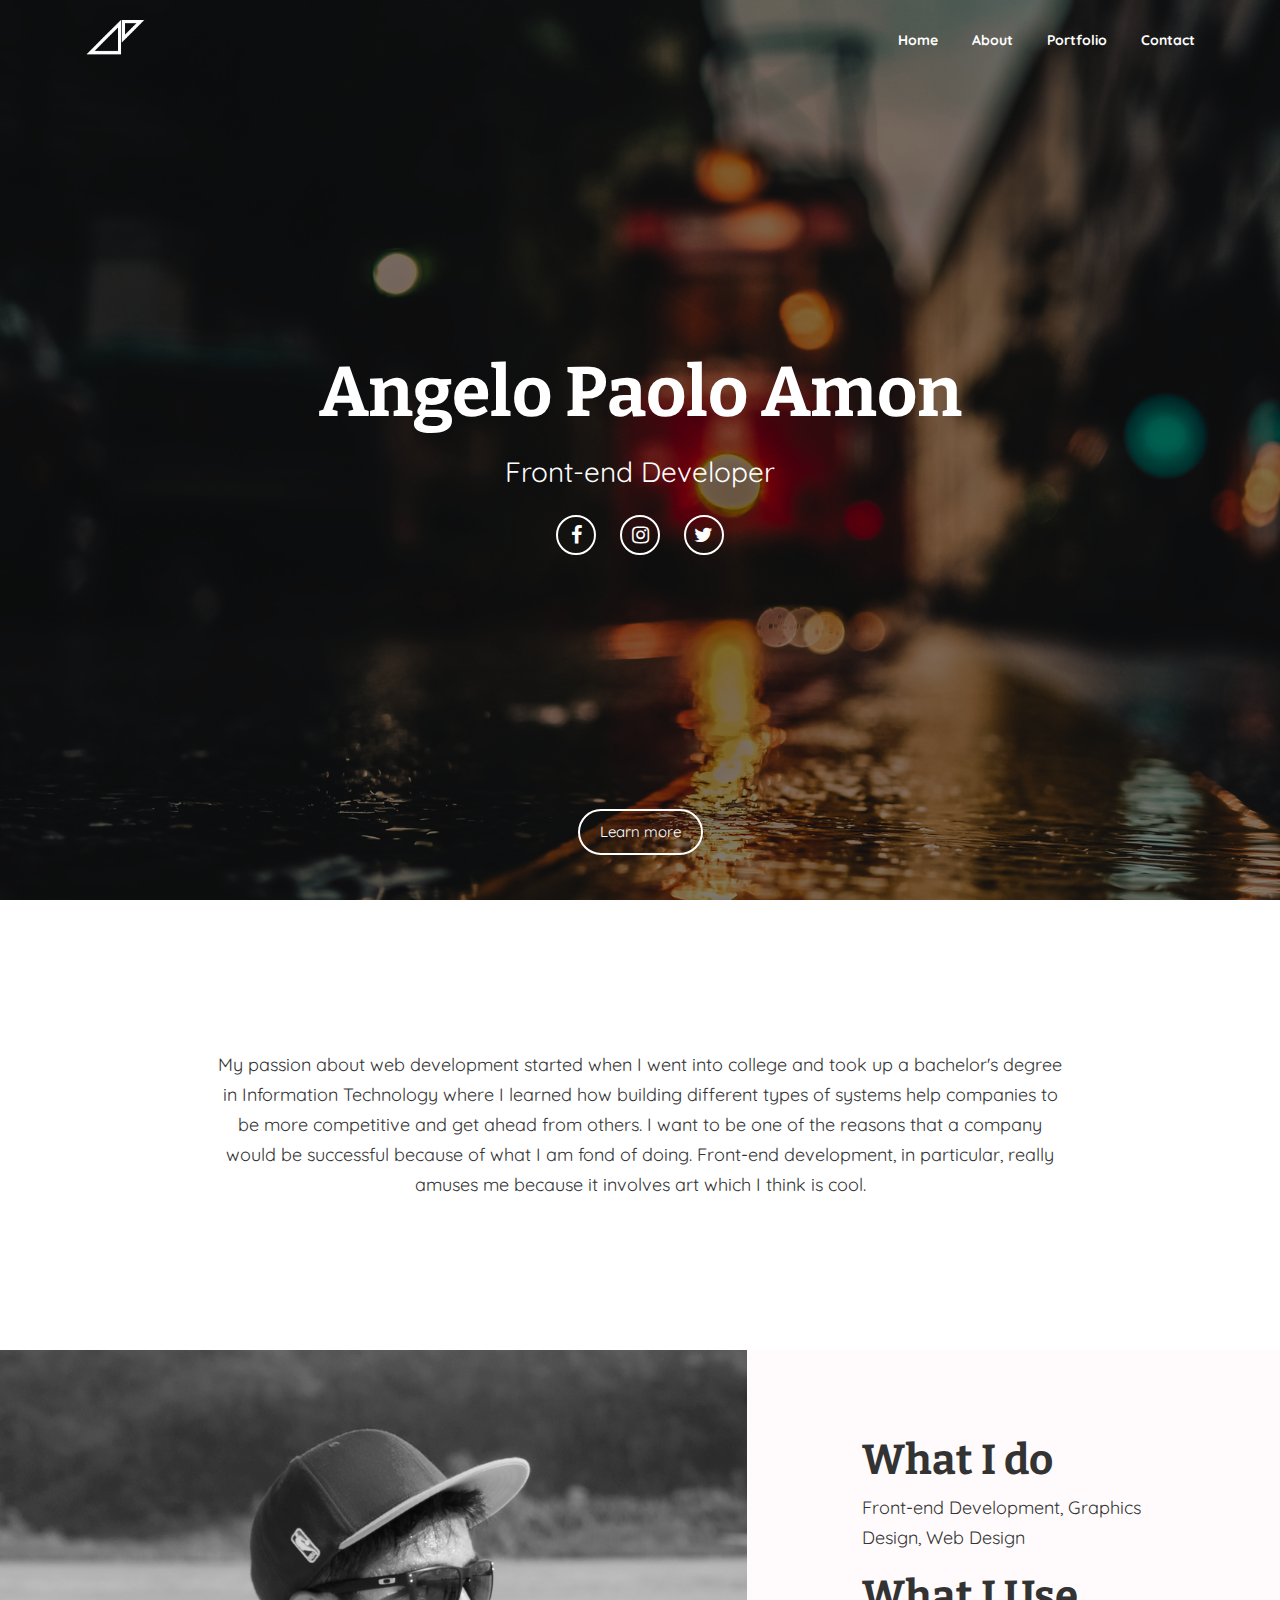
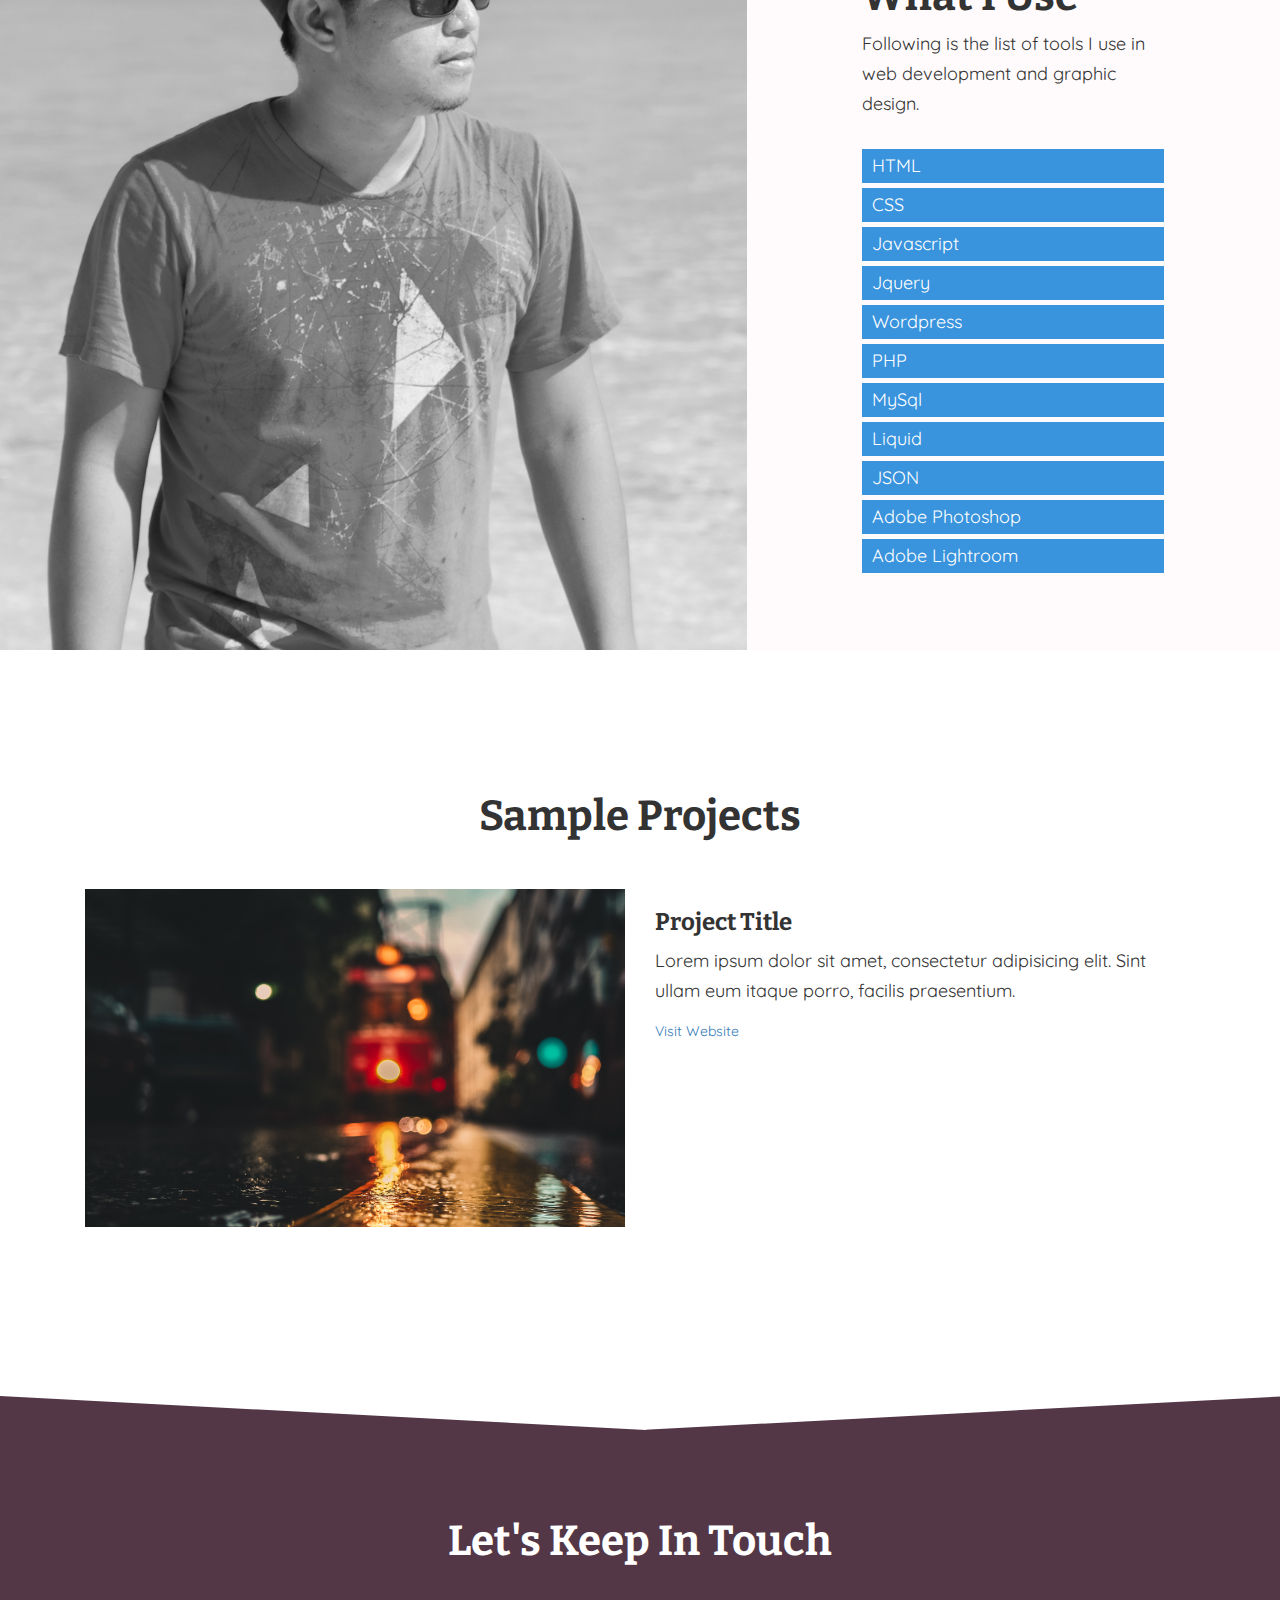
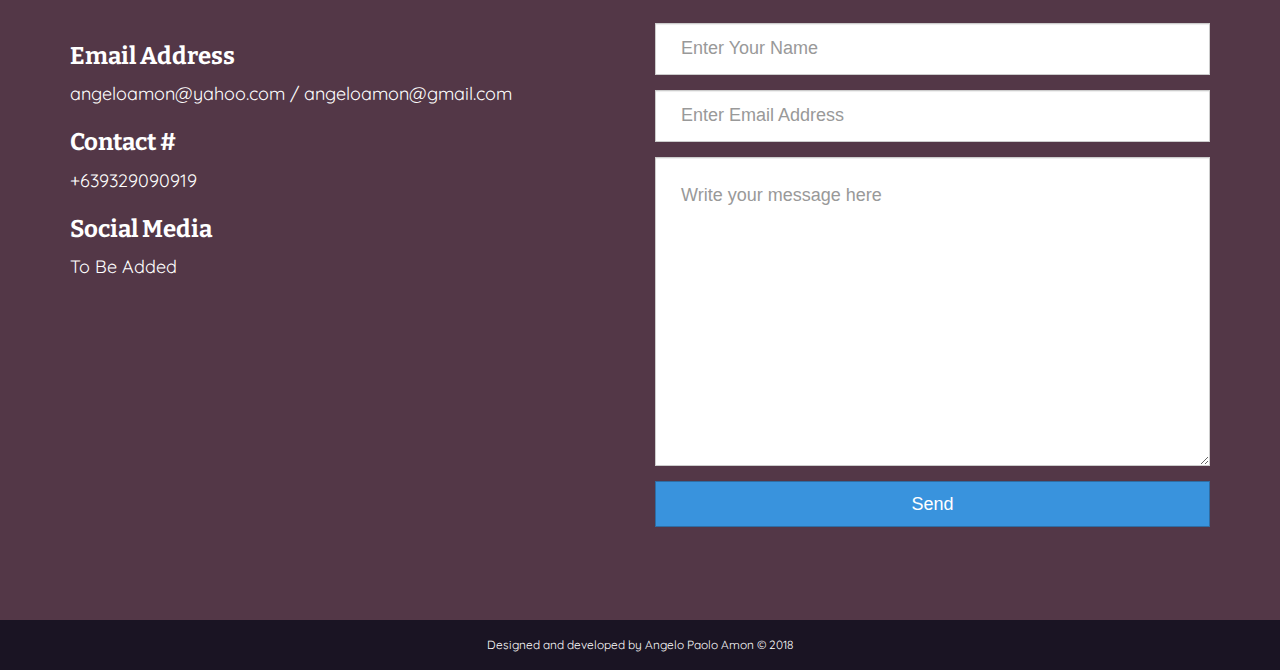
==== index.html @ a0d06db9 "edited footer" ====
<!DOCTYPE html>
<html lang="en">
<head>
	<meta charset="UTF-8">
	<link rel="stylesheet" type="text/css" href="css/bootstrap.min.css">
	<link rel="stylesheet" type="text/css" href="css/bootstrap.css">
	<link rel="stylesheet" type="text/css" href="css/icons.min.css">
	<link rel="stylesheet" type="text/css" href="css/icons.css">
	<link rel="stylesheet" type="text/css" href="css/main.css">
	<title>Angelo Paolo Amon Portfolio</title>
</head>
<body>
	<!-- header -->
	<header class="apa-header">
		<div class="apa-header-inner">
			<div class="container">
				<div class="row">
					<div class="apa-header-wrapper">
						<div class="apa-header-top">
							<div class="apa-logo col-sm-6">
								<img src="images/my-logo-white.png" alt="mylogo">
							</div>
							<div class="apa-navmenu col-sm-6 text-right">
								<ul>
									<li><a href="#">Home</a></li>
									<li><a href="#">About</a></li>
									<li><a href="#">Portfolio</a></li>
									<li><a href="#">Contact</a></li>
								</ul>
							</div>
						</div>
					</div>
				</div>
			</div>
			
		</div>
		<div class="apa-header-content text-center">
			<h1>Angelo Paolo Amon</h1>
			<p>Front-end Developer</p>
			<ul>
				<li><a href="#"><i class="fa fa-facebook" aria-hidden="true"></i></a></li>
				<li><a href="#"><i class="fa fa-instagram" aria-hidden="true"></i></a></li>
				<li><a href="#"><i class="fa fa-twitter" aria-hidden="true"></i></a></li>
			</ul>
			<a href="#" class="scroll-down text-center">Learn more</i></a>
		</div>
	</header>

	<!-- About Section -->

	<section class="apa-about-content">
		<div class="apa-about-content-inner">
			<div class="container">
				<div class="row">
					<div class="apa-about-content-wrapper">
						<div class="apa-about col-sm-12">
							<div class="apa-about-inner">
								<div class="apa-about-content-info text-center">
									<p>
										My passion about web development started when I went into college and took up a bachelor's degree in Information Technology where I learned how building different types of systems help companies to be more competitive and get ahead from others. I want to be one of the reasons that a company would be successful because of what I am fond of doing. Front-end development, in particular, really amuses me because it involves art which I think is cool.  
									</p>
								</div>
							</div>
						</div>
					</div>
				</div>
			</div>
		</div>
	</section>

	<!-- Skills Section -->

	<section class="apa-skills-content">
		<div class="apa-skills-content-inner">
			<div class="row">
				<div class="apa-skills-content-wrapper col-md-12">
					<div class="apa-skills-bg-image col-md-7">
						<h1 class="dummy-text">text</h1>
					</div>
					<div class="apa-skills-info col-md-5">
						<div class="apa-skills-do">
							<h2>What I do</h2>
							<p>Front-end Development, Graphics Design, Web Design</p>
						</div>
						<div class="apa-skills-use">
							<h2>What I Use</h2>
							<p>Following is the list of tools I use in web development and graphic design.</p>
							<ul>
								<li><p>HTML</p></li>
								<li><p>CSS</p></li>
								<li><p>Javascript</p></li>
								<li><p>Jquery</p></li>
								<li><p>Wordpress</p></li>
								<li><p>PHP</p5></li>
								<li><p>MySql</p></li>
								<li><p>Liquid</p></li>
								<li><p>JSON</p></li>
								<li><p>Adobe Photoshop</p></li>
								<li><p>Adobe Lightroom</p></li>
							</ul>
						</div>
					</div>
				</div>
			</div>
		</div>
	</section>

	<!-- Projects Section -->

	<section class="apa-sample-projects">
		<div class="apa-sample-projects-inner">
			<div class="container">
				<div class="row">
					<div class="apa-sample-projects-wrapper">
						<div class="apa-sample-project-title text-center">
							<h2>Sample Projects</h2>
						</div>
						<div class="apa-sample-projects-thumb col-md-12">
							<div class="apa-project-image col-md-6">
								<img class="img-fluid" src="images/bg-image.jpg" alt="image">
							</div>
							<div class="apa-project-title col-md-6">
								<h3>Project Title</h3>
								<p>Lorem ipsum dolor sit amet, consectetur adipisicing elit. Sint ullam eum itaque porro, facilis praesentium.</p>
								<a href="#">Visit Website</a>
							</div>
						</div>
					</div>
				</div>
			</div>
		</div>
	</section>

	<!-- footer -->

	<footer class="apa-footer">
		<div class="apa-footer-inner">
			<div class="container">
				<div class="row">
					<div class="apa-footer-wrapper">
						<h2>Let's Keep In Touch</h2>
							<div class="col-md-6 contact-info">
								<div class="email-info">
									<h3>Email Address</h3>
									<p>angeloamon@yahoo.com / angeloamon@gmail.com</p>
								</div>
								<div class="contact-num-info">
									<h3>Contact #</h3>
									<p>+639329090919</p>
								</div>
								<div class="social-media-links">
									<h3>Social Media</h3>
									<p>To Be Added</p>
								</div>
							</div>
							<div class="col-md-6 contact-form">
								
								<form action="">
									<div class="form-group">
										<input type="text" class="form-text form-control" id="email-address" placeholder="Enter Your Name">
									</div>
									<div class="form-group">
										<input type="email" class="form-text form-control" id="email-address" placeholder="Enter Email Address">
									</div>
									<div class="form-group">
										<textarea class="form-text form-control" id="" cols="30" rows="10" placeholder="Write your message here"></textarea>
									</div>
									<div class="form-group">
										<input type="submit" value="Send" class="email-button btn btn-primary btn-lg">
									</div>
								</form>
							</div>
					</div>
				</div>
			</div>
		</div>
		<div class="apa-footer-copyright">
			<div class="apa-footer-copyright-wrapper">
				<div class="apa-footer-copyright-info text-center">
					<small>Designed and developed by Angelo Paolo Amon © 2018</small>
				</div>
			</div>
		</div>
	</footer>
</body>
</html>
---- css/icons.min.css ----
/*!
 *  Font Awesome 4.7.0 by @davegandy - http://fontawesome.io - @fontawesome
 *  License - http://fontawesome.io/license (Font: SIL OFL 1.1, CSS: MIT License)
 */@font-face{font-family:'FontAwesome';src:url('../fonts/fontawesome-webfont.eot?v=4.7.0');src:url('../fonts/fontawesome-webfont.eot?#iefix&v=4.7.0') format('embedded-opentype'),url('../fonts/fontawesome-webfont.woff2?v=4.7.0') format('woff2'),url('../fonts/fontawesome-webfont.woff?v=4.7.0') format('woff'),url('../fonts/fontawesome-webfont.ttf?v=4.7.0') format('truetype'),url('../fonts/fontawesome-webfont.svg?v=4.7.0#fontawesomeregular') format('svg');font-weight:normal;font-style:normal}.fa{display:inline-block;font:normal normal normal 14px/1 FontAwesome;font-size:inherit;text-rendering:auto;-webkit-font-smoothing:antialiased;-moz-osx-font-smoothing:grayscale}.fa-lg{font-size:1.33333333em;line-height:.75em;vertical-align:-15%}.fa-2x{font-size:2em}.fa-3x{font-size:3em}.fa-4x{font-size:4em}.fa-5x{font-size:5em}.fa-fw{width:1.28571429em;text-align:center}.fa-ul{padding-left:0;margin-left:2.14285714em;list-style-type:none}.fa-ul>li{position:relative}.fa-li{position:absolute;left:-2.14285714em;width:2.14285714em;top:.14285714em;text-align:center}.fa-li.fa-lg{left:-1.85714286em}.fa-border{padding:.2em .25em .15em;border:solid .08em #eee;border-radius:.1em}.fa-pull-left{float:left}.fa-pull-right{float:right}.fa.fa-pull-left{margin-right:.3em}.fa.fa-pull-right{margin-left:.3em}.pull-right{float:right}.pull-left{float:left}.fa.pull-left{margin-right:.3em}.fa.pull-right{margin-left:.3em}.fa-spin{-webkit-animation:fa-spin 2s infinite linear;animation:fa-spin 2s infinite linear}.fa-pulse{-webkit-animation:fa-spin 1s infinite steps(8);animation:fa-spin 1s infinite steps(8)}@-webkit-keyframes fa-spin{0%{-webkit-transform:rotate(0deg);transform:rotate(0deg)}100%{-webkit-transform:rotate(359deg);transform:rotate(359deg)}}@keyframes fa-spin{0%{-webkit-transform:rotate(0deg);transform:rotate(0deg)}100%{-webkit-transform:rotate(359deg);transform:rotate(359deg)}}.fa-rotate-90{-ms-filter:"progid:DXImageTransform.Microsoft.BasicImage(rotation=1)";-webkit-transform:rotate(90deg);-ms-transform:rotate(90deg);transform:rotate(90deg)}.fa-rotate-180{-ms-filter:"progid:DXImageTransform.Microsoft.BasicImage(rotation=2)";-webkit-transform:rotate(180deg);-ms-transform:rotate(180deg);transform:rotate(180deg)}.fa-rotate-270{-ms-filter:"progid:DXImageTransform.Microsoft.BasicImage(rotation=3)";-webkit-transform:rotate(270deg);-ms-transform:rotate(270deg);transform:rotate(270deg)}.fa-flip-horizontal{-ms-filter:"progid:DXImageTransform.Microsoft.BasicImage(rotation=0, mirror=1)";-webkit-transform:scale(-1, 1);-ms-transform:scale(-1, 1);transform:scale(-1, 1)}.fa-flip-vertical{-ms-filter:"progid:DXImageTransform.Microsoft.BasicImage(rotation=2, mirror=1)";-webkit-transform:scale(1, -1);-ms-transform:scale(1, -1);transform:scale(1, -1)}:root .fa-rotate-90,:root .fa-rotate-180,:root .fa-rotate-270,:root .fa-flip-horizontal,:root .fa-flip-vertical{filter:none}.fa-stack{position:relative;display:inline-block;width:2em;height:2em;line-height:2em;vertical-align:middle}.fa-stack-1x,.fa-stack-2x{position:absolute;left:0;width:100%;text-align:center}.fa-stack-1x{line-height:inherit}.fa-stack-2x{font-size:2em}.fa-inverse{color:#fff}.fa-glass:before{content:"\f000"}.fa-music:before{content:"\f001"}.fa-search:before{content:"\f002"}.fa-envelope-o:before{content:"\f003"}.fa-heart:before{content:"\f004"}.fa-star:before{content:"\f005"}.fa-star-o:before{content:"\f006"}.fa-user:before{content:"\f007"}.fa-film:before{content:"\f008"}.fa-th-large:before{content:"\f009"}.fa-th:before{content:"\f00a"}.fa-th-list:before{content:"\f00b"}.fa-check:before{content:"\f00c"}.fa-remove:before,.fa-close:before,.fa-times:before{content:"\f00d"}.fa-search-plus:before{content:"\f00e"}.fa-search-minus:before{content:"\f010"}.fa-power-off:before{content:"\f011"}.fa-signal:before{content:"\f012"}.fa-gear:before,.fa-cog:before{content:"\f013"}.fa-trash-o:before{content:"\f014"}.fa-home:before{content:"\f015"}.fa-file-o:before{content:"\f016"}.fa-clock-o:before{content:"\f017"}.fa-road:before{content:"\f018"}.fa-download:before{content:"\f019"}.fa-arrow-circle-o-down:before{content:"\f01a"}.fa-arrow-circle-o-up:before{content:"\f01b"}.fa-inbox:before{content:"\f01c"}.fa-play-circle-o:before{content:"\f01d"}.fa-rotate-right:before,.fa-repeat:before{content:"\f01e"}.fa-refresh:before{content:"\f021"}.fa-list-alt:before{content:"\f022"}.fa-lock:before{content:"\f023"}.fa-flag:before{content:"\f024"}.fa-headphones:before{content:"\f025"}.fa-volume-off:before{content:"\f026"}.fa-volume-down:before{content:"\f027"}.fa-volume-up:before{content:"\f028"}.fa-qrcode:before{content:"\f029"}.fa-barcode:before{content:"\f02a"}.fa-tag:before{content:"\f02b"}.fa-tags:before{content:"\f02c"}.fa-book:before{content:"\f02d"}.fa-bookmark:before{content:"\f02e"}.fa-print:before{content:"\f02f"}.fa-camera:before{content:"\f030"}.fa-font:before{content:"\f031"}.fa-bold:before{content:"\f032"}.fa-italic:before{content:"\f033"}.fa-text-height:before{content:"\f034"}.fa-text-width:before{content:"\f035"}.fa-align-left:before{content:"\f036"}.fa-align-center:before{content:"\f037"}.fa-align-right:before{content:"\f038"}.fa-align-justify:before{content:"\f039"}.fa-list:before{content:"\f03a"}.fa-dedent:before,.fa-outdent:before{content:"\f03b"}.fa-indent:before{content:"\f03c"}.fa-video-camera:before{content:"\f03d"}.fa-photo:before,.fa-image:before,.fa-picture-o:before{content:"\f03e"}.fa-pencil:before{content:"\f040"}.fa-map-marker:before{content:"\f041"}.fa-adjust:before{content:"\f042"}.fa-tint:before{content:"\f043"}.fa-edit:before,.fa-pencil-square-o:before{content:"\f044"}.fa-share-square-o:before{content:"\f045"}.fa-check-square-o:before{content:"\f046"}.fa-arrows:before{content:"\f047"}.fa-step-backward:before{content:"\f048"}.fa-fast-backward:before{content:"\f049"}.fa-backward:before{content:"\f04a"}.fa-play:before{content:"\f04b"}.fa-pause:before{content:"\f04c"}.fa-stop:before{content:"\f04d"}.fa-forward:before{content:"\f04e"}.fa-fast-forward:before{content:"\f050"}.fa-step-forward:before{content:"\f051"}.fa-eject:before{content:"\f052"}.fa-chevron-left:before{content:"\f053"}.fa-chevron-right:before{content:"\f054"}.fa-plus-circle:before{content:"\f055"}.fa-minus-circle:before{content:"\f056"}.fa-times-circle:before{content:"\f057"}.fa-check-circle:before{content:"\f058"}.fa-question-circle:before{content:"\f059"}.fa-info-circle:before{content:"\f05a"}.fa-crosshairs:before{content:"\f05b"}.fa-times-circle-o:before{content:"\f05c"}.fa-check-circle-o:before{content:"\f05d"}.fa-ban:before{content:"\f05e"}.fa-arrow-left:before{content:"\f060"}.fa-arrow-right:before{content:"\f061"}.fa-arrow-up:before{content:"\f062"}.fa-arrow-down:before{content:"\f063"}.fa-mail-forward:before,.fa-share:before{content:"\f064"}.fa-expand:before{content:"\f065"}.fa-compress:before{content:"\f066"}.fa-plus:before{content:"\f067"}.fa-minus:before{content:"\f068"}.fa-asterisk:before{content:"\f069"}.fa-exclamation-circle:before{content:"\f06a"}.fa-gift:before{content:"\f06b"}.fa-leaf:before{content:"\f06c"}.fa-fire:before{content:"\f06d"}.fa-eye:before{content:"\f06e"}.fa-eye-slash:before{content:"\f070"}.fa-warning:before,.fa-exclamation-triangle:before{content:"\f071"}.fa-plane:before{content:"\f072"}.fa-calendar:before{content:"\f073"}.fa-random:before{content:"\f074"}.fa-comment:before{content:"\f075"}.fa-magnet:before{content:"\f076"}.fa-chevron-up:before{content:"\f077"}.fa-chevron-down:before{content:"\f078"}.fa-retweet:before{content:"\f079"}.fa-shopping-cart:before{content:"\f07a"}.fa-folder:before{content:"\f07b"}.fa-folder-open:before{content:"\f07c"}.fa-arrows-v:before{content:"\f07d"}.fa-arrows-h:before{content:"\f07e"}.fa-bar-chart-o:before,.fa-bar-chart:before{content:"\f080"}.fa-twitter-square:before{content:"\f081"}.fa-facebook-square:before{content:"\f082"}.fa-camera-retro:before{content:"\f083"}.fa-key:before{content:"\f084"}.fa-gears:before,.fa-cogs:before{content:"\f085"}.fa-comments:before{content:"\f086"}.fa-thumbs-o-up:before{content:"\f087"}.fa-thumbs-o-down:before{content:"\f088"}.fa-star-half:before{content:"\f089"}.fa-heart-o:before{content:"\f08a"}.fa-sign-out:before{content:"\f08b"}.fa-linkedin-square:before{content:"\f08c"}.fa-thumb-tack:before{content:"\f08d"}.fa-external-link:before{content:"\f08e"}.fa-sign-in:before{content:"\f090"}.fa-trophy:before{content:"\f091"}.fa-github-square:before{content:"\f092"}.fa-upload:before{content:"\f093"}.fa-lemon-o:before{content:"\f094"}.fa-phone:before{content:"\f095"}.fa-square-o:before{content:"\f096"}.fa-bookmark-o:before{content:"\f097"}.fa-phone-square:before{content:"\f098"}.fa-twitter:before{content:"\f099"}.fa-facebook-f:before,.fa-facebook:before{content:"\f09a"}.fa-github:before{content:"\f09b"}.fa-unlock:before{content:"\f09c"}.fa-credit-card:before{content:"\f09d"}.fa-feed:before,.fa-rss:before{content:"\f09e"}.fa-hdd-o:before{content:"\f0a0"}.fa-bullhorn:before{content:"\f0a1"}.fa-bell:before{content:"\f0f3"}.fa-certificate:before{content:"\f0a3"}.fa-hand-o-right:before{content:"\f0a4"}.fa-hand-o-left:before{content:"\f0a5"}.fa-hand-o-up:before{content:"\f0a6"}.fa-hand-o-down:before{content:"\f0a7"}.fa-arrow-circle-left:before{content:"\f0a8"}.fa-arrow-circle-right:before{content:"\f0a9"}.fa-arrow-circle-up:before{content:"\f0aa"}.fa-arrow-circle-down:before{content:"\f0ab"}.fa-globe:before{content:"\f0ac"}.fa-wrench:before{content:"\f0ad"}.fa-tasks:before{content:"\f0ae"}.fa-filter:before{content:"\f0b0"}.fa-briefcase:before{content:"\f0b1"}.fa-arrows-alt:before{content:"\f0b2"}.fa-group:before,.fa-users:before{content:"\f0c0"}.fa-chain:before,.fa-link:before{content:"\f0c1"}.fa-cloud:before{content:"\f0c2"}.fa-flask:before{content:"\f0c3"}.fa-cut:before,.fa-scissors:before{content:"\f0c4"}.fa-copy:before,.fa-files-o:before{content:"\f0c5"}.fa-paperclip:before{content:"\f0c6"}.fa-save:before,.fa-floppy-o:before{content:"\f0c7"}.fa-square:before{content:"\f0c8"}.fa-navicon:before,.fa-reorder:before,.fa-bars:before{content:"\f0c9"}.fa-list-ul:before{content:"\f0ca"}.fa-list-ol:before{content:"\f0cb"}.fa-strikethrough:before{content:"\f0cc"}.fa-underline:before{content:"\f0cd"}.fa-table:before{content:"\f0ce"}.fa-magic:before{content:"\f0d0"}.fa-truck:before{content:"\f0d1"}.fa-pinterest:before{content:"\f0d2"}.fa-pinterest-square:before{content:"\f0d3"}.fa-google-plus-square:before{content:"\f0d4"}.fa-google-plus:before{content:"\f0d5"}.fa-money:before{content:"\f0d6"}.fa-caret-down:before{content:"\f0d7"}.fa-caret-up:before{content:"\f0d8"}.fa-caret-left:before{content:"\f0d9"}.fa-caret-right:before{content:"\f0da"}.fa-columns:before{content:"\f0db"}.fa-unsorted:before,.fa-sort:before{content:"\f0dc"}.fa-sort-down:before,.fa-sort-desc:before{content:"\f0dd"}.fa-sort-up:before,.fa-sort-asc:before{content:"\f0de"}.fa-envelope:before{content:"\f0e0"}.fa-linkedin:before{content:"\f0e1"}.fa-rotate-left:before,.fa-undo:before{content:"\f0e2"}.fa-legal:before,.fa-gavel:before{content:"\f0e3"}.fa-dashboard:before,.fa-tachometer:before{content:"\f0e4"}.fa-comment-o:before{content:"\f0e5"}.fa-comments-o:before{content:"\f0e6"}.fa-flash:before,.fa-bolt:before{content:"\f0e7"}.fa-sitemap:before{content:"\f0e8"}.fa-umbrella:before{content:"\f0e9"}.fa-paste:before,.fa-clipboard:before{content:"\f0ea"}.fa-lightbulb-o:before{content:"\f0eb"}.fa-exchange:before{content:"\f0ec"}.fa-cloud-download:before{content:"\f0ed"}.fa-cloud-upload:before{content:"\f0ee"}.fa-user-md:before{content:"\f0f0"}.fa-stethoscope:before{content:"\f0f1"}.fa-suitcase:before{content:"\f0f2"}.fa-bell-o:before{content:"\f0a2"}.fa-coffee:before{content:"\f0f4"}.fa-cutlery:before{content:"\f0f5"}.fa-file-text-o:before{content:"\f0f6"}.fa-building-o:before{content:"\f0f7"}.fa-hospital-o:before{content:"\f0f8"}.fa-ambulance:before{content:"\f0f9"}.fa-medkit:before{content:"\f0fa"}.fa-fighter-jet:before{content:"\f0fb"}.fa-beer:before{content:"\f0fc"}.fa-h-square:before{content:"\f0fd"}.fa-plus-square:before{content:"\f0fe"}.fa-angle-double-left:before{content:"\f100"}.fa-angle-double-right:before{content:"\f101"}.fa-angle-double-up:before{content:"\f102"}.fa-angle-double-down:before{content:"\f103"}.fa-angle-left:before{content:"\f104"}.fa-angle-right:before{content:"\f105"}.fa-angle-up:before{content:"\f106"}.fa-angle-down:before{content:"\f107"}.fa-desktop:before{content:"\f108"}.fa-laptop:before{content:"\f109"}.fa-tablet:before{content:"\f10a"}.fa-mobile-phone:before,.fa-mobile:before{content:"\f10b"}.fa-circle-o:before{content:"\f10c"}.fa-quote-left:before{content:"\f10d"}.fa-quote-right:before{content:"\f10e"}.fa-spinner:before{content:"\f110"}.fa-circle:before{content:"\f111"}.fa-mail-reply:before,.fa-reply:before{content:"\f112"}.fa-github-alt:before{content:"\f113"}.fa-folder-o:before{content:"\f114"}.fa-folder-open-o:before{content:"\f115"}.fa-smile-o:before{content:"\f118"}.fa-frown-o:before{content:"\f119"}.fa-meh-o:before{content:"\f11a"}.fa-gamepad:before{content:"\f11b"}.fa-keyboard-o:before{content:"\f11c"}.fa-flag-o:before{content:"\f11d"}.fa-flag-checkered:before{content:"\f11e"}.fa-terminal:before{content:"\f120"}.fa-code:before{content:"\f121"}.fa-mail-reply-all:before,.fa-reply-all:before{content:"\f122"}.fa-star-half-empty:before,.fa-star-half-full:before,.fa-star-half-o:before{content:"\f123"}.fa-location-arrow:before{content:"\f124"}.fa-crop:before{content:"\f125"}.fa-code-fork:before{content:"\f126"}.fa-unlink:before,.fa-chain-broken:before{content:"\f127"}.fa-question:before{content:"\f128"}.fa-info:before{content:"\f129"}.fa-exclamation:before{content:"\f12a"}.fa-superscript:before{content:"\f12b"}.fa-subscript:before{content:"\f12c"}.fa-eraser:before{content:"\f12d"}.fa-puzzle-piece:before{content:"\f12e"}.fa-microphone:before{content:"\f130"}.fa-microphone-slash:before{content:"\f131"}.fa-shield:before{content:"\f132"}.fa-calendar-o:before{content:"\f133"}.fa-fire-extinguisher:before{content:"\f134"}.fa-rocket:before{content:"\f135"}.fa-maxcdn:before{content:"\f136"}.fa-chevron-circle-left:before{content:"\f137"}.fa-chevron-circle-right:before{content:"\f138"}.fa-chevron-circle-up:before{content:"\f139"}.fa-chevron-circle-down:before{content:"\f13a"}.fa-html5:before{content:"\f13b"}.fa-css3:before{content:"\f13c"}.fa-anchor:before{content:"\f13d"}.fa-unlock-alt:before{content:"\f13e"}.fa-bullseye:before{content:"\f140"}.fa-ellipsis-h:before{content:"\f141"}.fa-ellipsis-v:before{content:"\f142"}.fa-rss-square:before{content:"\f143"}.fa-play-circle:before{content:"\f144"}.fa-ticket:before{content:"\f145"}.fa-minus-square:before{content:"\f146"}.fa-minus-square-o:before{content:"\f147"}.fa-level-up:before{content:"\f148"}.fa-level-down:before{content:"\f149"}.fa-check-square:before{content:"\f14a"}.fa-pencil-square:before{content:"\f14b"}.fa-external-link-square:before{content:"\f14c"}.fa-share-square:before{content:"\f14d"}.fa-compass:before{content:"\f14e"}.fa-toggle-down:before,.fa-caret-square-o-down:before{content:"\f150"}.fa-toggle-up:before,.fa-caret-square-o-up:before{content:"\f151"}.fa-toggle-right:before,.fa-caret-square-o-right:before{content:"\f152"}.fa-euro:before,.fa-eur:before{content:"\f153"}.fa-gbp:before{content:"\f154"}.fa-dollar:before,.fa-usd:before{content:"\f155"}.fa-rupee:before,.fa-inr:before{content:"\f156"}.fa-cny:before,.fa-rmb:before,.fa-yen:before,.fa-jpy:before{content:"\f157"}.fa-ruble:before,.fa-rouble:before,.fa-rub:before{content:"\f158"}.fa-won:before,.fa-krw:before{content:"\f159"}.fa-bitcoin:before,.fa-btc:before{content:"\f15a"}.fa-file:before{content:"\f15b"}.fa-file-text:before{content:"\f15c"}.fa-sort-alpha-asc:before{content:"\f15d"}.fa-sort-alpha-desc:before{content:"\f15e"}.fa-sort-amount-asc:before{content:"\f160"}.fa-sort-amount-desc:before{content:"\f161"}.fa-sort-numeric-asc:before{content:"\f162"}.fa-sort-numeric-desc:before{content:"\f163"}.fa-thumbs-up:before{content:"\f164"}.fa-thumbs-down:before{content:"\f165"}.fa-youtube-square:before{content:"\f166"}.fa-youtube:before{content:"\f167"}.fa-xing:before{content:"\f168"}.fa-xing-square:before{content:"\f169"}.fa-youtube-play:before{content:"\f16a"}.fa-dropbox:before{content:"\f16b"}.fa-stack-overflow:before{content:"\f16c"}.fa-instagram:before{content:"\f16d"}.fa-flickr:before{content:"\f16e"}.fa-adn:before{content:"\f170"}.fa-bitbucket:before{content:"\f171"}.fa-bitbucket-square:before{content:"\f172"}.fa-tumblr:before{content:"\f173"}.fa-tumblr-square:before{content:"\f174"}.fa-long-arrow-down:before{content:"\f175"}.fa-long-arrow-up:before{content:"\f176"}.fa-long-arrow-left:before{content:"\f177"}.fa-long-arrow-right:before{content:"\f178"}.fa-apple:before{content:"\f179"}.fa-windows:before{content:"\f17a"}.fa-android:before{content:"\f17b"}.fa-linux:before{content:"\f17c"}.fa-dribbble:before{content:"\f17d"}.fa-skype:before{content:"\f17e"}.fa-foursquare:before{content:"\f180"}.fa-trello:before{content:"\f181"}.fa-female:before{content:"\f182"}.fa-male:before{content:"\f183"}.fa-gittip:before,.fa-gratipay:before{content:"\f184"}.fa-sun-o:before{content:"\f185"}.fa-moon-o:before{content:"\f186"}.fa-archive:before{content:"\f187"}.fa-bug:before{content:"\f188"}.fa-vk:before{content:"\f189"}.fa-weibo:before{content:"\f18a"}.fa-renren:before{content:"\f18b"}.fa-pagelines:before{content:"\f18c"}.fa-stack-exchange:before{content:"\f18d"}.fa-arrow-circle-o-right:before{content:"\f18e"}.fa-arrow-circle-o-left:before{content:"\f190"}.fa-toggle-left:before,.fa-caret-square-o-left:before{content:"\f191"}.fa-dot-circle-o:before{content:"\f192"}.fa-wheelchair:before{content:"\f193"}.fa-vimeo-square:before{content:"\f194"}.fa-turkish-lira:before,.fa-try:before{content:"\f195"}.fa-plus-square-o:before{content:"\f196"}.fa-space-shuttle:before{content:"\f197"}.fa-slack:before{content:"\f198"}.fa-envelope-square:before{content:"\f199"}.fa-wordpress:before{content:"\f19a"}.fa-openid:before{content:"\f19b"}.fa-institution:before,.fa-bank:before,.fa-university:before{content:"\f19c"}.fa-mortar-board:before,.fa-graduation-cap:before{content:"\f19d"}.fa-yahoo:before{content:"\f19e"}.fa-google:before{content:"\f1a0"}.fa-reddit:before{content:"\f1a1"}.fa-reddit-square:before{content:"\f1a2"}.fa-stumbleupon-circle:before{content:"\f1a3"}.fa-stumbleupon:before{content:"\f1a4"}.fa-delicious:before{content:"\f1a5"}.fa-digg:before{content:"\f1a6"}.fa-pied-piper-pp:before{content:"\f1a7"}.fa-pied-piper-alt:before{content:"\f1a8"}.fa-drupal:before{content:"\f1a9"}.fa-joomla:before{content:"\f1aa"}.fa-language:before{content:"\f1ab"}.fa-fax:before{content:"\f1ac"}.fa-building:before{content:"\f1ad"}.fa-child:before{content:"\f1ae"}.fa-paw:before{content:"\f1b0"}.fa-spoon:before{content:"\f1b1"}.fa-cube:before{content:"\f1b2"}.fa-cubes:before{content:"\f1b3"}.fa-behance:before{content:"\f1b4"}.fa-behance-square:before{content:"\f1b5"}.fa-steam:before{content:"\f1b6"}.fa-steam-square:before{content:"\f1b7"}.fa-recycle:before{content:"\f1b8"}.fa-automobile:before,.fa-car:before{content:"\f1b9"}.fa-cab:before,.fa-taxi:before{content:"\f1ba"}.fa-tree:before{content:"\f1bb"}.fa-spotify:before{content:"\f1bc"}.fa-deviantart:before{content:"\f1bd"}.fa-soundcloud:before{content:"\f1be"}.fa-database:before{content:"\f1c0"}.fa-file-pdf-o:before{content:"\f1c1"}.fa-file-word-o:before{content:"\f1c2"}.fa-file-excel-o:before{content:"\f1c3"}.fa-file-powerpoint-o:before{content:"\f1c4"}.fa-file-photo-o:before,.fa-file-picture-o:before,.fa-file-image-o:before{content:"\f1c5"}.fa-file-zip-o:before,.fa-file-archive-o:before{content:"\f1c6"}.fa-file-sound-o:before,.fa-file-audio-o:before{content:"\f1c7"}.fa-file-movie-o:before,.fa-file-video-o:before{content:"\f1c8"}.fa-file-code-o:before{content:"\f1c9"}.fa-vine:before{content:"\f1ca"}.fa-codepen:before{content:"\f1cb"}.fa-jsfiddle:before{content:"\f1cc"}.fa-life-bouy:before,.fa-life-buoy:before,.fa-life-saver:before,.fa-support:before,.fa-life-ring:before{content:"\f1cd"}.fa-circle-o-notch:before{content:"\f1ce"}.fa-ra:before,.fa-resistance:before,.fa-rebel:before{content:"\f1d0"}.fa-ge:before,.fa-empire:before{content:"\f1d1"}.fa-git-square:before{content:"\f1d2"}.fa-git:before{content:"\f1d3"}.fa-y-combinator-square:before,.fa-yc-square:before,.fa-hacker-news:before{content:"\f1d4"}.fa-tencent-weibo:before{content:"\f1d5"}.fa-qq:before{content:"\f1d6"}.fa-wechat:before,.fa-weixin:before{content:"\f1d7"}.fa-send:before,.fa-paper-plane:before{content:"\f1d8"}.fa-send-o:before,.fa-paper-plane-o:before{content:"\f1d9"}.fa-history:before{content:"\f1da"}.fa-circle-thin:before{content:"\f1db"}.fa-header:before{content:"\f1dc"}.fa-paragraph:before{content:"\f1dd"}.fa-sliders:before{content:"\f1de"}.fa-share-alt:before{content:"\f1e0"}.fa-share-alt-square:before{content:"\f1e1"}.fa-bomb:before{content:"\f1e2"}.fa-soccer-ball-o:before,.fa-futbol-o:before{content:"\f1e3"}.fa-tty:before{content:"\f1e4"}.fa-binoculars:before{content:"\f1e5"}.fa-plug:before{content:"\f1e6"}.fa-slideshare:before{content:"\f1e7"}.fa-twitch:before{content:"\f1e8"}.fa-yelp:before{content:"\f1e9"}.fa-newspaper-o:before{content:"\f1ea"}.fa-wifi:before{content:"\f1eb"}.fa-calculator:before{content:"\f1ec"}.fa-paypal:before{content:"\f1ed"}.fa-google-wallet:before{content:"\f1ee"}.fa-cc-visa:before{content:"\f1f0"}.fa-cc-mastercard:before{content:"\f1f1"}.fa-cc-discover:before{content:"\f1f2"}.fa-cc-amex:before{content:"\f1f3"}.fa-cc-paypal:before{content:"\f1f4"}.fa-cc-stripe:before{content:"\f1f5"}.fa-bell-slash:before{content:"\f1f6"}.fa-bell-slash-o:before{content:"\f1f7"}.fa-trash:before{content:"\f1f8"}.fa-copyright:before{content:"\f1f9"}.fa-at:before{content:"\f1fa"}.fa-eyedropper:before{content:"\f1fb"}.fa-paint-brush:before{content:"\f1fc"}.fa-birthday-cake:before{content:"\f1fd"}.fa-area-chart:before{content:"\f1fe"}.fa-pie-chart:before{content:"\f200"}.fa-line-chart:before{content:"\f201"}.fa-lastfm:before{content:"\f202"}.fa-lastfm-square:before{content:"\f203"}.fa-toggle-off:before{content:"\f204"}.fa-toggle-on:before{content:"\f205"}.fa-bicycle:before{content:"\f206"}.fa-bus:before{content:"\f207"}.fa-ioxhost:before{content:"\f208"}.fa-angellist:before{content:"\f209"}.fa-cc:before{content:"\f20a"}.fa-shekel:before,.fa-sheqel:before,.fa-ils:before{content:"\f20b"}.fa-meanpath:before{content:"\f20c"}.fa-buysellads:before{content:"\f20d"}.fa-connectdevelop:before{content:"\f20e"}.fa-dashcube:before{content:"\f210"}.fa-forumbee:before{content:"\f211"}.fa-leanpub:before{content:"\f212"}.fa-sellsy:before{content:"\f213"}.fa-shirtsinbulk:before{content:"\f214"}.fa-simplybuilt:before{content:"\f215"}.fa-skyatlas:before{content:"\f216"}.fa-cart-plus:before{content:"\f217"}.fa-cart-arrow-down:before{content:"\f218"}.fa-diamond:before{content:"\f219"}.fa-ship:before{content:"\f21a"}.fa-user-secret:before{content:"\f21b"}.fa-motorcycle:before{content:"\f21c"}.fa-street-view:before{content:"\f21d"}.fa-heartbeat:before{content:"\f21e"}.fa-venus:before{content:"\f221"}.fa-mars:before{content:"\f222"}.fa-mercury:before{content:"\f223"}.fa-intersex:before,.fa-transgender:before{content:"\f224"}.fa-transgender-alt:before{content:"\f225"}.fa-venus-double:before{content:"\f226"}.fa-mars-double:before{content:"\f227"}.fa-venus-mars:before{content:"\f228"}.fa-mars-stroke:before{content:"\f229"}.fa-mars-stroke-v:before{content:"\f22a"}.fa-mars-stroke-h:before{content:"\f22b"}.fa-neuter:before{content:"\f22c"}.fa-genderless:before{content:"\f22d"}.fa-facebook-official:before{content:"\f230"}.fa-pinterest-p:before{content:"\f231"}.fa-whatsapp:before{content:"\f232"}.fa-server:before{content:"\f233"}.fa-user-plus:before{content:"\f234"}.fa-user-times:before{content:"\f235"}.fa-hotel:before,.fa-bed:before{content:"\f236"}.fa-viacoin:before{content:"\f237"}.fa-train:before{content:"\f238"}.fa-subway:before{content:"\f239"}.fa-medium:before{content:"\f23a"}.fa-yc:before,.fa-y-combinator:before{content:"\f23b"}.fa-optin-monster:before{content:"\f23c"}.fa-opencart:before{content:"\f23d"}.fa-expeditedssl:before{content:"\f23e"}.fa-battery-4:before,.fa-battery:before,.fa-battery-full:before{content:"\f240"}.fa-battery-3:before,.fa-battery-three-quarters:before{content:"\f241"}.fa-battery-2:before,.fa-battery-half:before{content:"\f242"}.fa-battery-1:before,.fa-battery-quarter:before{content:"\f243"}.fa-battery-0:before,.fa-battery-empty:before{content:"\f244"}.fa-mouse-pointer:before{content:"\f245"}.fa-i-cursor:before{content:"\f246"}.fa-object-group:before{content:"\f247"}.fa-object-ungroup:before{content:"\f248"}.fa-sticky-note:before{content:"\f249"}.fa-sticky-note-o:before{content:"\f24a"}.fa-cc-jcb:before{content:"\f24b"}.fa-cc-diners-club:before{content:"\f24c"}.fa-clone:before{content:"\f24d"}.fa-balance-scale:before{content:"\f24e"}.fa-hourglass-o:before{content:"\f250"}.fa-hourglass-1:before,.fa-hourglass-start:before{content:"\f251"}.fa-hourglass-2:before,.fa-hourglass-half:before{content:"\f252"}.fa-hourglass-3:before,.fa-hourglass-end:before{content:"\f253"}.fa-hourglass:before{content:"\f254"}.fa-hand-grab-o:before,.fa-hand-rock-o:before{content:"\f255"}.fa-hand-stop-o:before,.fa-hand-paper-o:before{content:"\f256"}.fa-hand-scissors-o:before{content:"\f257"}.fa-hand-lizard-o:before{content:"\f258"}.fa-hand-spock-o:before{content:"\f259"}.fa-hand-pointer-o:before{content:"\f25a"}.fa-hand-peace-o:before{content:"\f25b"}.fa-trademark:before{content:"\f25c"}.fa-registered:before{content:"\f25d"}.fa-creative-commons:before{content:"\f25e"}.fa-gg:before{content:"\f260"}.fa-gg-circle:before{content:"\f261"}.fa-tripadvisor:before{content:"\f262"}.fa-odnoklassniki:before{content:"\f263"}.fa-odnoklassniki-square:before{content:"\f264"}.fa-get-pocket:before{content:"\f265"}.fa-wikipedia-w:before{content:"\f266"}.fa-safari:before{content:"\f267"}.fa-chrome:before{content:"\f268"}.fa-firefox:before{content:"\f269"}.fa-opera:before{content:"\f26a"}.fa-internet-explorer:before{content:"\f26b"}.fa-tv:before,.fa-television:before{content:"\f26c"}.fa-contao:before{content:"\f26d"}.fa-500px:before{content:"\f26e"}.fa-amazon:before{content:"\f270"}.fa-calendar-plus-o:before{content:"\f271"}.fa-calendar-minus-o:before{content:"\f272"}.fa-calendar-times-o:before{content:"\f273"}.fa-calendar-check-o:before{content:"\f274"}.fa-industry:before{content:"\f275"}.fa-map-pin:before{content:"\f276"}.fa-map-signs:before{content:"\f277"}.fa-map-o:before{content:"\f278"}.fa-map:before{content:"\f279"}.fa-commenting:before{content:"\f27a"}.fa-commenting-o:before{content:"\f27b"}.fa-houzz:before{content:"\f27c"}.fa-vimeo:before{content:"\f27d"}.fa-black-tie:before{content:"\f27e"}.fa-fonticons:before{content:"\f280"}.fa-reddit-alien:before{content:"\f281"}.fa-edge:before{content:"\f282"}.fa-credit-card-alt:before{content:"\f283"}.fa-codiepie:before{content:"\f284"}.fa-modx:before{content:"\f285"}.fa-fort-awesome:before{content:"\f286"}.fa-usb:before{content:"\f287"}.fa-product-hunt:before{content:"\f288"}.fa-mixcloud:before{content:"\f289"}.fa-scribd:before{content:"\f28a"}.fa-pause-circle:before{content:"\f28b"}.fa-pause-circle-o:before{content:"\f28c"}.fa-stop-circle:before{content:"\f28d"}.fa-stop-circle-o:before{content:"\f28e"}.fa-shopping-bag:before{content:"\f290"}.fa-shopping-basket:before{content:"\f291"}.fa-hashtag:before{content:"\f292"}.fa-bluetooth:before{content:"\f293"}.fa-bluetooth-b:before{content:"\f294"}.fa-percent:before{content:"\f295"}.fa-gitlab:before{content:"\f296"}.fa-wpbeginner:before{content:"\f297"}.fa-wpforms:before{content:"\f298"}.fa-envira:before{content:"\f299"}.fa-universal-access:before{content:"\f29a"}.fa-wheelchair-alt:before{content:"\f29b"}.fa-question-circle-o:before{content:"\f29c"}.fa-blind:before{content:"\f29d"}.fa-audio-description:before{content:"\f29e"}.fa-volume-control-phone:before{content:"\f2a0"}.fa-braille:before{content:"\f2a1"}.fa-assistive-listening-systems:before{content:"\f2a2"}.fa-asl-interpreting:before,.fa-american-sign-language-interpreting:before{content:"\f2a3"}.fa-deafness:before,.fa-hard-of-hearing:before,.fa-deaf:before{content:"\f2a4"}.fa-glide:before{content:"\f2a5"}.fa-glide-g:before{content:"\f2a6"}.fa-signing:before,.fa-sign-language:before{content:"\f2a7"}.fa-low-vision:before{content:"\f2a8"}.fa-viadeo:before{content:"\f2a9"}.fa-viadeo-square:before{content:"\f2aa"}.fa-snapchat:before{content:"\f2ab"}.fa-snapchat-ghost:before{content:"\f2ac"}.fa-snapchat-square:before{content:"\f2ad"}.fa-pied-piper:before{content:"\f2ae"}.fa-first-order:before{content:"\f2b0"}.fa-yoast:before{content:"\f2b1"}.fa-themeisle:before{content:"\f2b2"}.fa-google-plus-circle:before,.fa-google-plus-official:before{content:"\f2b3"}.fa-fa:before,.fa-font-awesome:before{content:"\f2b4"}.fa-handshake-o:before{content:"\f2b5"}.fa-envelope-open:before{content:"\f2b6"}.fa-envelope-open-o:before{content:"\f2b7"}.fa-linode:before{content:"\f2b8"}.fa-address-book:before{content:"\f2b9"}.fa-address-book-o:before{content:"\f2ba"}.fa-vcard:before,.fa-address-card:before{content:"\f2bb"}.fa-vcard-o:before,.fa-address-card-o:before{content:"\f2bc"}.fa-user-circle:before{content:"\f2bd"}.fa-user-circle-o:before{content:"\f2be"}.fa-user-o:before{content:"\f2c0"}.fa-id-badge:before{content:"\f2c1"}.fa-drivers-license:before,.fa-id-card:before{content:"\f2c2"}.fa-drivers-license-o:before,.fa-id-card-o:before{content:"\f2c3"}.fa-quora:before{content:"\f2c4"}.fa-free-code-camp:before{content:"\f2c5"}.fa-telegram:before{content:"\f2c6"}.fa-thermometer-4:before,.fa-thermometer:before,.fa-thermometer-full:before{content:"\f2c7"}.fa-thermometer-3:before,.fa-thermometer-three-quarters:before{content:"\f2c8"}.fa-thermometer-2:before,.fa-thermometer-half:before{content:"\f2c9"}.fa-thermometer-1:before,.fa-thermometer-quarter:before{content:"\f2ca"}.fa-thermometer-0:before,.fa-thermometer-empty:before{content:"\f2cb"}.fa-shower:before{content:"\f2cc"}.fa-bathtub:before,.fa-s15:before,.fa-bath:before{content:"\f2cd"}.fa-podcast:before{content:"\f2ce"}.fa-window-maximize:before{content:"\f2d0"}.fa-window-minimize:before{content:"\f2d1"}.fa-window-restore:before{content:"\f2d2"}.fa-times-rectangle:before,.fa-window-close:before{content:"\f2d3"}.fa-times-rectangle-o:before,.fa-window-close-o:before{content:"\f2d4"}.fa-bandcamp:before{content:"\f2d5"}.fa-grav:before{content:"\f2d6"}.fa-etsy:before{content:"\f2d7"}.fa-imdb:before{content:"\f2d8"}.fa-ravelry:before{content:"\f2d9"}.fa-eercast:before{content:"\f2da"}.fa-microchip:before{content:"\f2db"}.fa-snowflake-o:before{content:"\f2dc"}.fa-superpowers:before{content:"\f2dd"}.fa-wpexplorer:before{content:"\f2de"}.fa-meetup:before{content:"\f2e0"}.sr-only{position:absolute;width:1px;height:1px;padding:0;margin:-1px;overflow:hidden;clip:rect(0, 0, 0, 0);border:0}.sr-only-focusable:active,.sr-only-focusable:focus{position:static;width:auto;height:auto;margin:0;overflow:visible;clip:auto}
---- css/icons.css ----
/*!
 *  Font Awesome 4.7.0 by @davegandy - http://fontawesome.io - @fontawesome
 *  License - http://fontawesome.io/license (Font: SIL OFL 1.1, CSS: MIT License)
 */
/* FONT PATH
 * -------------------------- */
@font-face {
  font-family: 'FontAwesome';
  src: url('../fonts/fontawesome-webfont.eot?v=4.7.0');
  src: url('../fonts/fontawesome-webfont.eot?#iefix&v=4.7.0') format('embedded-opentype'), url('../fonts/fontawesome-webfont.woff2?v=4.7.0') format('woff2'), url('../fonts/fontawesome-webfont.woff?v=4.7.0') format('woff'), url('../fonts/fontawesome-webfont.ttf?v=4.7.0') format('truetype'), url('../fonts/fontawesome-webfont.svg?v=4.7.0#fontawesomeregular') format('svg');
  font-weight: normal;
  font-style: normal;
}
.fa {
  display: inline-block;
  font: normal normal normal 14px/1 FontAwesome;
  font-size: inherit;
  text-rendering: auto;
  -webkit-font-smoothing: antialiased;
  -moz-osx-font-smoothing: grayscale;
}
/* makes the font 33% larger relative to the icon container */
.fa-lg {
  font-size: 1.33333333em;
  line-height: 0.75em;
  vertical-align: -15%;
}
.fa-2x {
  font-size: 2em;
}
.fa-3x {
  font-size: 3em;
}
.fa-4x {
  font-size: 4em;
}
.fa-5x {
  font-size: 5em;
}
.fa-fw {
  width: 1.28571429em;
  text-align: center;
}
.fa-ul {
  padding-left: 0;
  margin-left: 2.14285714em;
  list-style-type: none;
}
.fa-ul > li {
  position: relative;
}
.fa-li {
  position: absolute;
  left: -2.14285714em;
  width: 2.14285714em;
  top: 0.14285714em;
  text-align: center;
}
.fa-li.fa-lg {
  left: -1.85714286em;
}
.fa-border {
  padding: .2em .25em .15em;
  border: solid 0.08em #eeeeee;
  border-radius: .1em;
}
.fa-pull-left {
  float: left;
}
.fa-pull-right {
  float: right;
}
.fa.fa-pull-left {
  margin-right: .3em;
}
.fa.fa-pull-right {
  margin-left: .3em;
}
/* Deprecated as of 4.4.0 */
.pull-right {
  float: right;
}
.pull-left {
  float: left;
}
.fa.pull-left {
  margin-right: .3em;
}
.fa.pull-right {
  margin-left: .3em;
}
.fa-spin {
  -webkit-animation: fa-spin 2s infinite linear;
  animation: fa-spin 2s infinite linear;
}
.fa-pulse {
  -webkit-animation: fa-spin 1s infinite steps(8);
  animation: fa-spin 1s infinite steps(8);
}
@-webkit-keyframes fa-spin {
  0% {
    -webkit-transform: rotate(0deg);
    transform: rotate(0deg);
  }
  100% {
    -webkit-transform: rotate(359deg);
    transform: rotate(359deg);
  }
}
@keyframes fa-spin {
  0% {
    -webkit-transform: rotate(0deg);
    transform: rotate(0deg);
  }
  100% {
    -webkit-transform: rotate(359deg);
    transform: rotate(359deg);
  }
}
.fa-rotate-90 {
  -ms-filter: "progid:DXImageTransform.Microsoft.BasicImage(rotation=1)";
  -webkit-transform: rotate(90deg);
  -ms-transform: rotate(90deg);
  transform: rotate(90deg);
}
.fa-rotate-180 {
  -ms-filter: "progid:DXImageTransform.Microsoft.BasicImage(rotation=2)";
  -webkit-transform: rotate(180deg);
  -ms-transform: rotate(180deg);
  transform: rotate(180deg);
}
.fa-rotate-270 {
  -ms-filter: "progid:DXImageTransform.Microsoft.BasicImage(rotation=3)";
  -webkit-transform: rotate(270deg);
  -ms-transform: rotate(270deg);
  transform: rotate(270deg);
}
.fa-flip-horizontal {
  -ms-filter: "progid:DXImageTransform.Microsoft.BasicImage(rotation=0, mirror=1)";
  -webkit-transform: scale(-1, 1);
  -ms-transform: scale(-1, 1);
  transform: scale(-1, 1);
}
.fa-flip-vertical {
  -ms-filter: "progid:DXImageTransform.Microsoft.BasicImage(rotation=2, mirror=1)";
  -webkit-transform: scale(1, -1);
  -ms-transform: scale(1, -1);
  transform: scale(1, -1);
}
:root .fa-rotate-90,
:root .fa-rotate-180,
:root .fa-rotate-270,
:root .fa-flip-horizontal,
:root .fa-flip-vertical {
  filter: none;
}
.fa-stack {
  position: relative;
  display: inline-block;
  width: 2em;
  height: 2em;
  line-height: 2em;
  vertical-align: middle;
}
.fa-stack-1x,
.fa-stack-2x {
  position: absolute;
  left: 0;
  width: 100%;
  text-align: center;
}
.fa-stack-1x {
  line-height: inherit;
}
.fa-stack-2x {
  font-size: 2em;
}
.fa-inverse {
  color: #ffffff;
}
/* Font Awesome uses the Unicode Private Use Area (PUA) to ensure screen
   readers do not read off random characters that represent icons */
.fa-glass:before {
  content: "\f000";
}
.fa-music:before {
  content: "\f001";
}
.fa-search:before {
  content: "\f002";
}
.fa-envelope-o:before {
  content: "\f003";
}
.fa-heart:before {
  content: "\f004";
}
.fa-star:before {
  content: "\f005";
}
.fa-star-o:before {
  content: "\f006";
}
.fa-user:before {
  content: "\f007";
}
.fa-film:before {
  content: "\f008";
}
.fa-th-large:before {
  content: "\f009";
}
.fa-th:before {
  content: "\f00a";
}
.fa-th-list:before {
  content: "\f00b";
}
.fa-check:before {
  content: "\f00c";
}
.fa-remove:before,
.fa-close:before,
.fa-times:before {
  content: "\f00d";
}
.fa-search-plus:before {
  content: "\f00e";
}
.fa-search-minus:before {
  content: "\f010";
}
.fa-power-off:before {
  content: "\f011";
}
.fa-signal:before {
  content: "\f012";
}
.fa-gear:before,
.fa-cog:before {
  content: "\f013";
}
.fa-trash-o:before {
  content: "\f014";
}
.fa-home:before {
  content: "\f015";
}
.fa-file-o:before {
  content: "\f016";
}
.fa-clock-o:before {
  content: "\f017";
}
.fa-road:before {
  content: "\f018";
}
.fa-download:before {
  content: "\f019";
}
.fa-arrow-circle-o-down:before {
  content: "\f01a";
}
.fa-arrow-circle-o-up:before {
  content: "\f01b";
}
.fa-inbox:before {
  content: "\f01c";
}
.fa-play-circle-o:before {
  content: "\f01d";
}
.fa-rotate-right:before,
.fa-repeat:before {
  content: "\f01e";
}
.fa-refresh:before {
  content: "\f021";
}
.fa-list-alt:before {
  content: "\f022";
}
.fa-lock:before {
  content: "\f023";
}
.fa-flag:before {
  content: "\f024";
}
.fa-headphones:before {
  content: "\f025";
}
.fa-volume-off:before {
  content: "\f026";
}
.fa-volume-down:before {
  content: "\f027";
}
.fa-volume-up:before {
  content: "\f028";
}
.fa-qrcode:before {
  content: "\f029";
}
.fa-barcode:before {
  content: "\f02a";
}
.fa-tag:before {
  content: "\f02b";
}
.fa-tags:before {
  content: "\f02c";
}
.fa-book:before {
  content: "\f02d";
}
.fa-bookmark:before {
  content: "\f02e";
}
.fa-print:before {
  content: "\f02f";
}
.fa-camera:before {
  content: "\f030";
}
.fa-font:before {
  content: "\f031";
}
.fa-bold:before {
  content: "\f032";
}
.fa-italic:before {
  content: "\f033";
}
.fa-text-height:before {
  content: "\f034";
}
.fa-text-width:before {
  content: "\f035";
}
.fa-align-left:before {
  content: "\f036";
}
.fa-align-center:before {
  content: "\f037";
}
.fa-align-right:before {
  content: "\f038";
}
.fa-align-justify:before {
  content: "\f039";
}
.fa-list:before {
  content: "\f03a";
}
.fa-dedent:before,
.fa-outdent:before {
  content: "\f03b";
}
.fa-indent:before {
  content: "\f03c";
}
.fa-video-camera:before {
  content: "\f03d";
}
.fa-photo:before,
.fa-image:before,
.fa-picture-o:before {
  content: "\f03e";
}
.fa-pencil:before {
  content: "\f040";
}
.fa-map-marker:before {
  content: "\f041";
}
.fa-adjust:before {
  content: "\f042";
}
.fa-tint:before {
  content: "\f043";
}
.fa-edit:before,
.fa-pencil-square-o:before {
  content: "\f044";
}
.fa-share-square-o:before {
  content: "\f045";
}
.fa-check-square-o:before {
  content: "\f046";
}
.fa-arrows:before {
  content: "\f047";
}
.fa-step-backward:before {
  content: "\f048";
}
.fa-fast-backward:before {
  content: "\f049";
}
.fa-backward:before {
  content: "\f04a";
}
.fa-play:before {
  content: "\f04b";
}
.fa-pause:before {
  content: "\f04c";
}
.fa-stop:before {
  content: "\f04d";
}
.fa-forward:before {
  content: "\f04e";
}
.fa-fast-forward:before {
  content: "\f050";
}
.fa-step-forward:before {
  content: "\f051";
}
.fa-eject:before {
  content: "\f052";
}
.fa-chevron-left:before {
  content: "\f053";
}
.fa-chevron-right:before {
  content: "\f054";
}
.fa-plus-circle:before {
  content: "\f055";
}
.fa-minus-circle:before {
  content: "\f056";
}
.fa-times-circle:before {
  content: "\f057";
}
.fa-check-circle:before {
  content: "\f058";
}
.fa-question-circle:before {
  content: "\f059";
}
.fa-info-circle:before {
  content: "\f05a";
}
.fa-crosshairs:before {
  content: "\f05b";
}
.fa-times-circle-o:before {
  content: "\f05c";
}
.fa-check-circle-o:before {
  content: "\f05d";
}
.fa-ban:before {
  content: "\f05e";
}
.fa-arrow-left:before {
  content: "\f060";
}
.fa-arrow-right:before {
  content: "\f061";
}
.fa-arrow-up:before {
  content: "\f062";
}
.fa-arrow-down:before {
  content: "\f063";
}
.fa-mail-forward:before,
.fa-share:before {
  content: "\f064";
}
.fa-expand:before {
  content: "\f065";
}
.fa-compress:before {
  content: "\f066";
}
.fa-plus:before {
  content: "\f067";
}
.fa-minus:before {
  content: "\f068";
}
.fa-asterisk:before {
  content: "\f069";
}
.fa-exclamation-circle:before {
  content: "\f06a";
}
.fa-gift:before {
  content: "\f06b";
}
.fa-leaf:before {
  content: "\f06c";
}
.fa-fire:before {
  content: "\f06d";
}
.fa-eye:before {
  content: "\f06e";
}
.fa-eye-slash:before {
  content: "\f070";
}
.fa-warning:before,
.fa-exclamation-triangle:before {
  content: "\f071";
}
.fa-plane:before {
  content: "\f072";
}
.fa-calendar:before {
  content: "\f073";
}
.fa-random:before {
  content: "\f074";
}
.fa-comment:before {
  content: "\f075";
}
.fa-magnet:before {
  content: "\f076";
}
.fa-chevron-up:before {
  content: "\f077";
}
.fa-chevron-down:before {
  content: "\f078";
}
.fa-retweet:before {
  content: "\f079";
}
.fa-shopping-cart:before {
  content: "\f07a";
}
.fa-folder:before {
  content: "\f07b";
}
.fa-folder-open:before {
  content: "\f07c";
}
.fa-arrows-v:before {
  content: "\f07d";
}
.fa-arrows-h:before {
  content: "\f07e";
}
.fa-bar-chart-o:before,
.fa-bar-chart:before {
  content: "\f080";
}
.fa-twitter-square:before {
  content: "\f081";
}
.fa-facebook-square:before {
  content: "\f082";
}
.fa-camera-retro:before {
  content: "\f083";
}
.fa-key:before {
  content: "\f084";
}
.fa-gears:before,
.fa-cogs:before {
  content: "\f085";
}
.fa-comments:before {
  content: "\f086";
}
.fa-thumbs-o-up:before {
  content: "\f087";
}
.fa-thumbs-o-down:before {
  content: "\f088";
}
.fa-star-half:before {
  content: "\f089";
}
.fa-heart-o:before {
  content: "\f08a";
}
.fa-sign-out:before {
  content: "\f08b";
}
.fa-linkedin-square:before {
  content: "\f08c";
}
.fa-thumb-tack:before {
  content: "\f08d";
}
.fa-external-link:before {
  content: "\f08e";
}
.fa-sign-in:before {
  content: "\f090";
}
.fa-trophy:before {
  content: "\f091";
}
.fa-github-square:before {
  content: "\f092";
}
.fa-upload:before {
  content: "\f093";
}
.fa-lemon-o:before {
  content: "\f094";
}
.fa-phone:before {
  content: "\f095";
}
.fa-square-o:before {
  content: "\f096";
}
.fa-bookmark-o:before {
  content: "\f097";
}
.fa-phone-square:before {
  content: "\f098";
}
.fa-twitter:before {
  content: "\f099";
}
.fa-facebook-f:before,
.fa-facebook:before {
  content: "\f09a";
}
.fa-github:before {
  content: "\f09b";
}
.fa-unlock:before {
  content: "\f09c";
}
.fa-credit-card:before {
  content: "\f09d";
}
.fa-feed:before,
.fa-rss:before {
  content: "\f09e";
}
.fa-hdd-o:before {
  content: "\f0a0";
}
.fa-bullhorn:before {
  content: "\f0a1";
}
.fa-bell:before {
  content: "\f0f3";
}
.fa-certificate:before {
  content: "\f0a3";
}
.fa-hand-o-right:before {
  content: "\f0a4";
}
.fa-hand-o-left:before {
  content: "\f0a5";
}
.fa-hand-o-up:before {
  content: "\f0a6";
}
.fa-hand-o-down:before {
  content: "\f0a7";
}
.fa-arrow-circle-left:before {
  content: "\f0a8";
}
.fa-arrow-circle-right:before {
  content: "\f0a9";
}
.fa-arrow-circle-up:before {
  content: "\f0aa";
}
.fa-arrow-circle-down:before {
  content: "\f0ab";
}
.fa-globe:before {
  content: "\f0ac";
}
.fa-wrench:before {
  content: "\f0ad";
}
.fa-tasks:before {
  content: "\f0ae";
}
.fa-filter:before {
  content: "\f0b0";
}
.fa-briefcase:before {
  content: "\f0b1";
}
.fa-arrows-alt:before {
  content: "\f0b2";
}
.fa-group:before,
.fa-users:before {
  content: "\f0c0";
}
.fa-chain:before,
.fa-link:before {
  content: "\f0c1";
}
.fa-cloud:before {
  content: "\f0c2";
}
.fa-flask:before {
  content: "\f0c3";
}
.fa-cut:before,
.fa-scissors:before {
  content: "\f0c4";
}
.fa-copy:before,
.fa-files-o:before {
  content: "\f0c5";
}
.fa-paperclip:before {
  content: "\f0c6";
}
.fa-save:before,
.fa-floppy-o:before {
  content: "\f0c7";
}
.fa-square:before {
  content: "\f0c8";
}
.fa-navicon:before,
.fa-reorder:before,
.fa-bars:before {
  content: "\f0c9";
}
.fa-list-ul:before {
  content: "\f0ca";
}
.fa-list-ol:before {
  content: "\f0cb";
}
.fa-strikethrough:before {
  content: "\f0cc";
}
.fa-underline:before {
  content: "\f0cd";
}
.fa-table:before {
  content: "\f0ce";
}
.fa-magic:before {
  content: "\f0d0";
}
.fa-truck:before {
  content: "\f0d1";
}
.fa-pinterest:before {
  content: "\f0d2";
}
.fa-pinterest-square:before {
  content: "\f0d3";
}
.fa-google-plus-square:before {
  content: "\f0d4";
}
.fa-google-plus:before {
  content: "\f0d5";
}
.fa-money:before {
  content: "\f0d6";
}
.fa-caret-down:before {
  content: "\f0d7";
}
.fa-caret-up:before {
  content: "\f0d8";
}
.fa-caret-left:before {
  content: "\f0d9";
}
.fa-caret-right:before {
  content: "\f0da";
}
.fa-columns:before {
  content: "\f0db";
}
.fa-unsorted:before,
.fa-sort:before {
  content: "\f0dc";
}
.fa-sort-down:before,
.fa-sort-desc:before {
  content: "\f0dd";
}
.fa-sort-up:before,
.fa-sort-asc:before {
  content: "\f0de";
}
.fa-envelope:before {
  content: "\f0e0";
}
.fa-linkedin:before {
  content: "\f0e1";
}
.fa-rotate-left:before,
.fa-undo:before {
  content: "\f0e2";
}
.fa-legal:before,
.fa-gavel:before {
  content: "\f0e3";
}
.fa-dashboard:before,
.fa-tachometer:before {
  content: "\f0e4";
}
.fa-comment-o:before {
  content: "\f0e5";
}
.fa-comments-o:before {
  content: "\f0e6";
}
.fa-flash:before,
.fa-bolt:before {
  content: "\f0e7";
}
.fa-sitemap:before {
  content: "\f0e8";
}
.fa-umbrella:before {
  content: "\f0e9";
}
.fa-paste:before,
.fa-clipboard:before {
  content: "\f0ea";
}
.fa-lightbulb-o:before {
  content: "\f0eb";
}
.fa-exchange:before {
  content: "\f0ec";
}
.fa-cloud-download:before {
  content: "\f0ed";
}
.fa-cloud-upload:before {
  content: "\f0ee";
}
.fa-user-md:before {
  content: "\f0f0";
}
.fa-stethoscope:before {
  content: "\f0f1";
}
.fa-suitcase:before {
  content: "\f0f2";
}
.fa-bell-o:before {
  content: "\f0a2";
}
.fa-coffee:before {
  content: "\f0f4";
}
.fa-cutlery:before {
  content: "\f0f5";
}
.fa-file-text-o:before {
  content: "\f0f6";
}
.fa-building-o:before {
  content: "\f0f7";
}
.fa-hospital-o:before {
  content: "\f0f8";
}
.fa-ambulance:before {
  content: "\f0f9";
}
.fa-medkit:before {
  content: "\f0fa";
}
.fa-fighter-jet:before {
  content: "\f0fb";
}
.fa-beer:before {
  content: "\f0fc";
}
.fa-h-square:before {
  content: "\f0fd";
}
.fa-plus-square:before {
  content: "\f0fe";
}
.fa-angle-double-left:before {
  content: "\f100";
}
.fa-angle-double-right:before {
  content: "\f101";
}
.fa-angle-double-up:before {
  content: "\f102";
}
.fa-angle-double-down:before {
  content: "\f103";
}
.fa-angle-left:before {
  content: "\f104";
}
.fa-angle-right:before {
  content: "\f105";
}
.fa-angle-up:before {
  content: "\f106";
}
.fa-angle-down:before {
  content: "\f107";
}
.fa-desktop:before {
  content: "\f108";
}
.fa-laptop:before {
  content: "\f109";
}
.fa-tablet:before {
  content: "\f10a";
}
.fa-mobile-phone:before,
.fa-mobile:before {
  content: "\f10b";
}
.fa-circle-o:before {
  content: "\f10c";
}
.fa-quote-left:before {
  content: "\f10d";
}
.fa-quote-right:before {
  content: "\f10e";
}
.fa-spinner:before {
  content: "\f110";
}
.fa-circle:before {
  content: "\f111";
}
.fa-mail-reply:before,
.fa-reply:before {
  content: "\f112";
}
.fa-github-alt:before {
  content: "\f113";
}
.fa-folder-o:before {
  content: "\f114";
}
.fa-folder-open-o:before {
  content: "\f115";
}
.fa-smile-o:before {
  content: "\f118";
}
.fa-frown-o:before {
  content: "\f119";
}
.fa-meh-o:before {
  content: "\f11a";
}
.fa-gamepad:before {
  content: "\f11b";
}
.fa-keyboard-o:before {
  content: "\f11c";
}
.fa-flag-o:before {
  content: "\f11d";
}
.fa-flag-checkered:before {
  content: "\f11e";
}
.fa-terminal:before {
  content: "\f120";
}
.fa-code:before {
  content: "\f121";
}
.fa-mail-reply-all:before,
.fa-reply-all:before {
  content: "\f122";
}
.fa-star-half-empty:before,
.fa-star-half-full:before,
.fa-star-half-o:before {
  content: "\f123";
}
.fa-location-arrow:before {
  content: "\f124";
}
.fa-crop:before {
  content: "\f125";
}
.fa-code-fork:before {
  content: "\f126";
}
.fa-unlink:before,
.fa-chain-broken:before {
  content: "\f127";
}
.fa-question:before {
  content: "\f128";
}
.fa-info:before {
  content: "\f129";
}
.fa-exclamation:before {
  content: "\f12a";
}
.fa-superscript:before {
  content: "\f12b";
}
.fa-subscript:before {
  content: "\f12c";
}
.fa-eraser:before {
  content: "\f12d";
}
.fa-puzzle-piece:before {
  content: "\f12e";
}
.fa-microphone:before {
  content: "\f130";
}
.fa-microphone-slash:before {
  content: "\f131";
}
.fa-shield:before {
  content: "\f132";
}
.fa-calendar-o:before {
  content: "\f133";
}
.fa-fire-extinguisher:before {
  content: "\f134";
}
.fa-rocket:before {
  content: "\f135";
}
.fa-maxcdn:before {
  content: "\f136";
}
.fa-chevron-circle-left:before {
  content: "\f137";
}
.fa-chevron-circle-right:before {
  content: "\f138";
}
.fa-chevron-circle-up:before {
  content: "\f139";
}
.fa-chevron-circle-down:before {
  content: "\f13a";
}
.fa-html5:before {
  content: "\f13b";
}
.fa-css3:before {
  content: "\f13c";
}
.fa-anchor:before {
  content: "\f13d";
}
.fa-unlock-alt:before {
  content: "\f13e";
}
.fa-bullseye:before {
  content: "\f140";
}
.fa-ellipsis-h:before {
  content: "\f141";
}
.fa-ellipsis-v:before {
  content: "\f142";
}
.fa-rss-square:before {
  content: "\f143";
}
.fa-play-circle:before {
  content: "\f144";
}
.fa-ticket:before {
  content: "\f145";
}
.fa-minus-square:before {
  content: "\f146";
}
.fa-minus-square-o:before {
  content: "\f147";
}
.fa-level-up:before {
  content: "\f148";
}
.fa-level-down:before {
  content: "\f149";
}
.fa-check-square:before {
  content: "\f14a";
}
.fa-pencil-square:before {
  content: "\f14b";
}
.fa-external-link-square:before {
  content: "\f14c";
}
.fa-share-square:before {
  content: "\f14d";
}
.fa-compass:before {
  content: "\f14e";
}
.fa-toggle-down:before,
.fa-caret-square-o-down:before {
  content: "\f150";
}
.fa-toggle-up:before,
.fa-caret-square-o-up:before {
  content: "\f151";
}
.fa-toggle-right:before,
.fa-caret-square-o-right:before {
  content: "\f152";
}
.fa-euro:before,
.fa-eur:before {
  content: "\f153";
}
.fa-gbp:before {
  content: "\f154";
}
.fa-dollar:before,
.fa-usd:before {
  content: "\f155";
}
.fa-rupee:before,
.fa-inr:before {
  content: "\f156";
}
.fa-cny:before,
.fa-rmb:before,
.fa-yen:before,
.fa-jpy:before {
  content: "\f157";
}
.fa-ruble:before,
.fa-rouble:before,
.fa-rub:before {
  content: "\f158";
}
.fa-won:before,
.fa-krw:before {
  content: "\f159";
}
.fa-bitcoin:before,
.fa-btc:before {
  content: "\f15a";
}
.fa-file:before {
  content: "\f15b";
}
.fa-file-text:before {
  content: "\f15c";
}
.fa-sort-alpha-asc:before {
  content: "\f15d";
}
.fa-sort-alpha-desc:before {
  content: "\f15e";
}
.fa-sort-amount-asc:before {
  content: "\f160";
}
.fa-sort-amount-desc:before {
  content: "\f161";
}
.fa-sort-numeric-asc:before {
  content: "\f162";
}
.fa-sort-numeric-desc:before {
  content: "\f163";
}
.fa-thumbs-up:before {
  content: "\f164";
}
.fa-thumbs-down:before {
  content: "\f165";
}
.fa-youtube-square:before {
  content: "\f166";
}
.fa-youtube:before {
  content: "\f167";
}
.fa-xing:before {
  content: "\f168";
}
.fa-xing-square:before {
  content: "\f169";
}
.fa-youtube-play:before {
  content: "\f16a";
}
.fa-dropbox:before {
  content: "\f16b";
}
.fa-stack-overflow:before {
  content: "\f16c";
}
.fa-instagram:before {
  content: "\f16d";
}
.fa-flickr:before {
  content: "\f16e";
}
.fa-adn:before {
  content: "\f170";
}
.fa-bitbucket:before {
  content: "\f171";
}
.fa-bitbucket-square:before {
  content: "\f172";
}
.fa-tumblr:before {
  content: "\f173";
}
.fa-tumblr-square:before {
  content: "\f174";
}
.fa-long-arrow-down:before {
  content: "\f175";
}
.fa-long-arrow-up:before {
  content: "\f176";
}
.fa-long-arrow-left:before {
  content: "\f177";
}
.fa-long-arrow-right:before {
  content: "\f178";
}
.fa-apple:before {
  content: "\f179";
}
.fa-windows:before {
  content: "\f17a";
}
.fa-android:before {
  content: "\f17b";
}
.fa-linux:before {
  content: "\f17c";
}
.fa-dribbble:before {
  content: "\f17d";
}
.fa-skype:before {
  content: "\f17e";
}
.fa-foursquare:before {
  content: "\f180";
}
.fa-trello:before {
  content: "\f181";
}
.fa-female:before {
  content: "\f182";
}
.fa-male:before {
  content: "\f183";
}
.fa-gittip:before,
.fa-gratipay:before {
  content: "\f184";
}
.fa-sun-o:before {
  content: "\f185";
}
.fa-moon-o:before {
  content: "\f186";
}
.fa-archive:before {
  content: "\f187";
}
.fa-bug:before {
  content: "\f188";
}
.fa-vk:before {
  content: "\f189";
}
.fa-weibo:before {
  content: "\f18a";
}
.fa-renren:before {
  content: "\f18b";
}
.fa-pagelines:before {
  content: "\f18c";
}
.fa-stack-exchange:before {
  content: "\f18d";
}
.fa-arrow-circle-o-right:before {
  content: "\f18e";
}
.fa-arrow-circle-o-left:before {
  content: "\f190";
}
.fa-toggle-left:before,
.fa-caret-square-o-left:before {
  content: "\f191";
}
.fa-dot-circle-o:before {
  content: "\f192";
}
.fa-wheelchair:before {
  content: "\f193";
}
.fa-vimeo-square:before {
  content: "\f194";
}
.fa-turkish-lira:before,
.fa-try:before {
  content: "\f195";
}
.fa-plus-square-o:before {
  content: "\f196";
}
.fa-space-shuttle:before {
  content: "\f197";
}
.fa-slack:before {
  content: "\f198";
}
.fa-envelope-square:before {
  content: "\f199";
}
.fa-wordpress:before {
  content: "\f19a";
}
.fa-openid:before {
  content: "\f19b";
}
.fa-institution:before,
.fa-bank:before,
.fa-university:before {
  content: "\f19c";
}
.fa-mortar-board:before,
.fa-graduation-cap:before {
  content: "\f19d";
}
.fa-yahoo:before {
  content: "\f19e";
}
.fa-google:before {
  content: "\f1a0";
}
.fa-reddit:before {
  content: "\f1a1";
}
.fa-reddit-square:before {
  content: "\f1a2";
}
.fa-stumbleupon-circle:before {
  content: "\f1a3";
}
.fa-stumbleupon:before {
  content: "\f1a4";
}
.fa-delicious:before {
  content: "\f1a5";
}
.fa-digg:before {
  content: "\f1a6";
}
.fa-pied-piper-pp:before {
  content: "\f1a7";
}
.fa-pied-piper-alt:before {
  content: "\f1a8";
}
.fa-drupal:before {
  content: "\f1a9";
}
.fa-joomla:before {
  content: "\f1aa";
}
.fa-language:before {
  content: "\f1ab";
}
.fa-fax:before {
  content: "\f1ac";
}
.fa-building:before {
  content: "\f1ad";
}
.fa-child:before {
  content: "\f1ae";
}
.fa-paw:before {
  content: "\f1b0";
}
.fa-spoon:before {
  content: "\f1b1";
}
.fa-cube:before {
  content: "\f1b2";
}
.fa-cubes:before {
  content: "\f1b3";
}
.fa-behance:before {
  content: "\f1b4";
}
.fa-behance-square:before {
  content: "\f1b5";
}
.fa-steam:before {
  content: "\f1b6";
}
.fa-steam-square:before {
  content: "\f1b7";
}
.fa-recycle:before {
  content: "\f1b8";
}
.fa-automobile:before,
.fa-car:before {
  content: "\f1b9";
}
.fa-cab:before,
.fa-taxi:before {
  content: "\f1ba";
}
.fa-tree:before {
  content: "\f1bb";
}
.fa-spotify:before {
  content: "\f1bc";
}
.fa-deviantart:before {
  content: "\f1bd";
}
.fa-soundcloud:before {
  content: "\f1be";
}
.fa-database:before {
  content: "\f1c0";
}
.fa-file-pdf-o:before {
  content: "\f1c1";
}
.fa-file-word-o:before {
  content: "\f1c2";
}
.fa-file-excel-o:before {
  content: "\f1c3";
}
.fa-file-powerpoint-o:before {
  content: "\f1c4";
}
.fa-file-photo-o:before,
.fa-file-picture-o:before,
.fa-file-image-o:before {
  content: "\f1c5";
}
.fa-file-zip-o:before,
.fa-file-archive-o:before {
  content: "\f1c6";
}
.fa-file-sound-o:before,
.fa-file-audio-o:before {
  content: "\f1c7";
}
.fa-file-movie-o:before,
.fa-file-video-o:before {
  content: "\f1c8";
}
.fa-file-code-o:before {
  content: "\f1c9";
}
.fa-vine:before {
  content: "\f1ca";
}
.fa-codepen:before {
  content: "\f1cb";
}
.fa-jsfiddle:before {
  content: "\f1cc";
}
.fa-life-bouy:before,
.fa-life-buoy:before,
.fa-life-saver:before,
.fa-support:before,
.fa-life-ring:before {
  content: "\f1cd";
}
.fa-circle-o-notch:before {
  content: "\f1ce";
}
.fa-ra:before,
.fa-resistance:before,
.fa-rebel:before {
  content: "\f1d0";
}
.fa-ge:before,
.fa-empire:before {
  content: "\f1d1";
}
.fa-git-square:before {
  content: "\f1d2";
}
.fa-git:before {
  content: "\f1d3";
}
.fa-y-combinator-square:before,
.fa-yc-square:before,
.fa-hacker-news:before {
  content: "\f1d4";
}
.fa-tencent-weibo:before {
  content: "\f1d5";
}
.fa-qq:before {
  content: "\f1d6";
}
.fa-wechat:before,
.fa-weixin:before {
  content: "\f1d7";
}
.fa-send:before,
.fa-paper-plane:before {
  content: "\f1d8";
}
.fa-send-o:before,
.fa-paper-plane-o:before {
  content: "\f1d9";
}
.fa-history:before {
  content: "\f1da";
}
.fa-circle-thin:before {
  content: "\f1db";
}
.fa-header:before {
  content: "\f1dc";
}
.fa-paragraph:before {
  content: "\f1dd";
}
.fa-sliders:before {
  content: "\f1de";
}
.fa-share-alt:before {
  content: "\f1e0";
}
.fa-share-alt-square:before {
  content: "\f1e1";
}
.fa-bomb:before {
  content: "\f1e2";
}
.fa-soccer-ball-o:before,
.fa-futbol-o:before {
  content: "\f1e3";
}
.fa-tty:before {
  content: "\f1e4";
}
.fa-binoculars:before {
  content: "\f1e5";
}
.fa-plug:before {
  content: "\f1e6";
}
.fa-slideshare:before {
  content: "\f1e7";
}
.fa-twitch:before {
  content: "\f1e8";
}
.fa-yelp:before {
  content: "\f1e9";
}
.fa-newspaper-o:before {
  content: "\f1ea";
}
.fa-wifi:before {
  content: "\f1eb";
}
.fa-calculator:before {
  content: "\f1ec";
}
.fa-paypal:before {
  content: "\f1ed";
}
.fa-google-wallet:before {
  content: "\f1ee";
}
.fa-cc-visa:before {
  content: "\f1f0";
}
.fa-cc-mastercard:before {
  content: "\f1f1";
}
.fa-cc-discover:before {
  content: "\f1f2";
}
.fa-cc-amex:before {
  content: "\f1f3";
}
.fa-cc-paypal:before {
  content: "\f1f4";
}
.fa-cc-stripe:before {
  content: "\f1f5";
}
.fa-bell-slash:before {
  content: "\f1f6";
}
.fa-bell-slash-o:before {
  content: "\f1f7";
}
.fa-trash:before {
  content: "\f1f8";
}
.fa-copyright:before {
  content: "\f1f9";
}
.fa-at:before {
  content: "\f1fa";
}
.fa-eyedropper:before {
  content: "\f1fb";
}
.fa-paint-brush:before {
  content: "\f1fc";
}
.fa-birthday-cake:before {
  content: "\f1fd";
}
.fa-area-chart:before {
  content: "\f1fe";
}
.fa-pie-chart:before {
  content: "\f200";
}
.fa-line-chart:before {
  content: "\f201";
}
.fa-lastfm:before {
  content: "\f202";
}
.fa-lastfm-square:before {
  content: "\f203";
}
.fa-toggle-off:before {
  content: "\f204";
}
.fa-toggle-on:before {
  content: "\f205";
}
.fa-bicycle:before {
  content: "\f206";
}
.fa-bus:before {
  content: "\f207";
}
.fa-ioxhost:before {
  content: "\f208";
}
.fa-angellist:before {
  content: "\f209";
}
.fa-cc:before {
  content: "\f20a";
}
.fa-shekel:before,
.fa-sheqel:before,
.fa-ils:before {
  content: "\f20b";
}
.fa-meanpath:before {
  content: "\f20c";
}
.fa-buysellads:before {
  content: "\f20d";
}
.fa-connectdevelop:before {
  content: "\f20e";
}
.fa-dashcube:before {
  content: "\f210";
}
.fa-forumbee:before {
  content: "\f211";
}
.fa-leanpub:before {
  content: "\f212";
}
.fa-sellsy:before {
  content: "\f213";
}
.fa-shirtsinbulk:before {
  content: "\f214";
}
.fa-simplybuilt:before {
  content: "\f215";
}
.fa-skyatlas:before {
  content: "\f216";
}
.fa-cart-plus:before {
  content: "\f217";
}
.fa-cart-arrow-down:before {
  content: "\f218";
}
.fa-diamond:before {
  content: "\f219";
}
.fa-ship:before {
  content: "\f21a";
}
.fa-user-secret:before {
  content: "\f21b";
}
.fa-motorcycle:before {
  content: "\f21c";
}
.fa-street-view:before {
  content: "\f21d";
}
.fa-heartbeat:before {
  content: "\f21e";
}
.fa-venus:before {
  content: "\f221";
}
.fa-mars:before {
  content: "\f222";
}
.fa-mercury:before {
  content: "\f223";
}
.fa-intersex:before,
.fa-transgender:before {
  content: "\f224";
}
.fa-transgender-alt:before {
  content: "\f225";
}
.fa-venus-double:before {
  content: "\f226";
}
.fa-mars-double:before {
  content: "\f227";
}
.fa-venus-mars:before {
  content: "\f228";
}
.fa-mars-stroke:before {
  content: "\f229";
}
.fa-mars-stroke-v:before {
  content: "\f22a";
}
.fa-mars-stroke-h:before {
  content: "\f22b";
}
.fa-neuter:before {
  content: "\f22c";
}
.fa-genderless:before {
  content: "\f22d";
}
.fa-facebook-official:before {
  content: "\f230";
}
.fa-pinterest-p:before {
  content: "\f231";
}
.fa-whatsapp:before {
  content: "\f232";
}
.fa-server:before {
  content: "\f233";
}
.fa-user-plus:before {
  content: "\f234";
}
.fa-user-times:before {
  content: "\f235";
}
.fa-hotel:before,
.fa-bed:before {
  content: "\f236";
}
.fa-viacoin:before {
  content: "\f237";
}
.fa-train:before {
  content: "\f238";
}
.fa-subway:before {
  content: "\f239";
}
.fa-medium:before {
  content: "\f23a";
}
.fa-yc:before,
.fa-y-combinator:before {
  content: "\f23b";
}
.fa-optin-monster:before {
  content: "\f23c";
}
.fa-opencart:before {
  content: "\f23d";
}
.fa-expeditedssl:before {
  content: "\f23e";
}
.fa-battery-4:before,
.fa-battery:before,
.fa-battery-full:before {
  content: "\f240";
}
.fa-battery-3:before,
.fa-battery-three-quarters:before {
  content: "\f241";
}
.fa-battery-2:before,
.fa-battery-half:before {
  content: "\f242";
}
.fa-battery-1:before,
.fa-battery-quarter:before {
  content: "\f243";
}
.fa-battery-0:before,
.fa-battery-empty:before {
  content: "\f244";
}
.fa-mouse-pointer:before {
  content: "\f245";
}
.fa-i-cursor:before {
  content: "\f246";
}
.fa-object-group:before {
  content: "\f247";
}
.fa-object-ungroup:before {
  content: "\f248";
}
.fa-sticky-note:before {
  content: "\f249";
}
.fa-sticky-note-o:before {
  content: "\f24a";
}
.fa-cc-jcb:before {
  content: "\f24b";
}
.fa-cc-diners-club:before {
  content: "\f24c";
}
.fa-clone:before {
  content: "\f24d";
}
.fa-balance-scale:before {
  content: "\f24e";
}
.fa-hourglass-o:before {
  content: "\f250";
}
.fa-hourglass-1:before,
.fa-hourglass-start:before {
  content: "\f251";
}
.fa-hourglass-2:before,
.fa-hourglass-half:before {
  content: "\f252";
}
.fa-hourglass-3:before,
.fa-hourglass-end:before {
  content: "\f253";
}
.fa-hourglass:before {
  content: "\f254";
}
.fa-hand-grab-o:before,
.fa-hand-rock-o:before {
  content: "\f255";
}
.fa-hand-stop-o:before,
.fa-hand-paper-o:before {
  content: "\f256";
}
.fa-hand-scissors-o:before {
  content: "\f257";
}
.fa-hand-lizard-o:before {
  content: "\f258";
}
.fa-hand-spock-o:before {
  content: "\f259";
}
.fa-hand-pointer-o:before {
  content: "\f25a";
}
.fa-hand-peace-o:before {
  content: "\f25b";
}
.fa-trademark:before {
  content: "\f25c";
}
.fa-registered:before {
  content: "\f25d";
}
.fa-creative-commons:before {
  content: "\f25e";
}
.fa-gg:before {
  content: "\f260";
}
.fa-gg-circle:before {
  content: "\f261";
}
.fa-tripadvisor:before {
  content: "\f262";
}
.fa-odnoklassniki:before {
  content: "\f263";
}
.fa-odnoklassniki-square:before {
  content: "\f264";
}
.fa-get-pocket:before {
  content: "\f265";
}
.fa-wikipedia-w:before {
  content: "\f266";
}
.fa-safari:before {
  content: "\f267";
}
.fa-chrome:before {
  content: "\f268";
}
.fa-firefox:before {
  content: "\f269";
}
.fa-opera:before {
  content: "\f26a";
}
.fa-internet-explorer:before {
  content: "\f26b";
}
.fa-tv:before,
.fa-television:before {
  content: "\f26c";
}
.fa-contao:before {
  content: "\f26d";
}
.fa-500px:before {
  content: "\f26e";
}
.fa-amazon:before {
  content: "\f270";
}
.fa-calendar-plus-o:before {
  content: "\f271";
}
.fa-calendar-minus-o:before {
  content: "\f272";
}
.fa-calendar-times-o:before {
  content: "\f273";
}
.fa-calendar-check-o:before {
  content: "\f274";
}
.fa-industry:before {
  content: "\f275";
}
.fa-map-pin:before {
  content: "\f276";
}
.fa-map-signs:before {
  content: "\f277";
}
.fa-map-o:before {
  content: "\f278";
}
.fa-map:before {
  content: "\f279";
}
.fa-commenting:before {
  content: "\f27a";
}
.fa-commenting-o:before {
  content: "\f27b";
}
.fa-houzz:before {
  content: "\f27c";
}
.fa-vimeo:before {
  content: "\f27d";
}
.fa-black-tie:before {
  content: "\f27e";
}
.fa-fonticons:before {
  content: "\f280";
}
.fa-reddit-alien:before {
  content: "\f281";
}
.fa-edge:before {
  content: "\f282";
}
.fa-credit-card-alt:before {
  content: "\f283";
}
.fa-codiepie:before {
  content: "\f284";
}
.fa-modx:before {
  content: "\f285";
}
.fa-fort-awesome:before {
  content: "\f286";
}
.fa-usb:before {
  content: "\f287";
}
.fa-product-hunt:before {
  content: "\f288";
}
.fa-mixcloud:before {
  content: "\f289";
}
.fa-scribd:before {
  content: "\f28a";
}
.fa-pause-circle:before {
  content: "\f28b";
}
.fa-pause-circle-o:before {
  content: "\f28c";
}
.fa-stop-circle:before {
  content: "\f28d";
}
.fa-stop-circle-o:before {
  content: "\f28e";
}
.fa-shopping-bag:before {
  content: "\f290";
}
.fa-shopping-basket:before {
  content: "\f291";
}
.fa-hashtag:before {
  content: "\f292";
}
.fa-bluetooth:before {
  content: "\f293";
}
.fa-bluetooth-b:before {
  content: "\f294";
}
.fa-percent:before {
  content: "\f295";
}
.fa-gitlab:before {
  content: "\f296";
}
.fa-wpbeginner:before {
  content: "\f297";
}
.fa-wpforms:before {
  content: "\f298";
}
.fa-envira:before {
  content: "\f299";
}
.fa-universal-access:before {
  content: "\f29a";
}
.fa-wheelchair-alt:before {
  content: "\f29b";
}
.fa-question-circle-o:before {
  content: "\f29c";
}
.fa-blind:before {
  content: "\f29d";
}
.fa-audio-description:before {
  content: "\f29e";
}
.fa-volume-control-phone:before {
  content: "\f2a0";
}
.fa-braille:before {
  content: "\f2a1";
}
.fa-assistive-listening-systems:before {
  content: "\f2a2";
}
.fa-asl-interpreting:before,
.fa-american-sign-language-interpreting:before {
  content: "\f2a3";
}
.fa-deafness:before,
.fa-hard-of-hearing:before,
.fa-deaf:before {
  content: "\f2a4";
}
.fa-glide:before {
  content: "\f2a5";
}
.fa-glide-g:before {
  content: "\f2a6";
}
.fa-signing:before,
.fa-sign-language:before {
  content: "\f2a7";
}
.fa-low-vision:before {
  content: "\f2a8";
}
.fa-viadeo:before {
  content: "\f2a9";
}
.fa-viadeo-square:before {
  content: "\f2aa";
}
.fa-snapchat:before {
  content: "\f2ab";
}
.fa-snapchat-ghost:before {
  content: "\f2ac";
}
.fa-snapchat-square:before {
  content: "\f2ad";
}
.fa-pied-piper:before {
  content: "\f2ae";
}
.fa-first-order:before {
  content: "\f2b0";
}
.fa-yoast:before {
  content: "\f2b1";
}
.fa-themeisle:before {
  content: "\f2b2";
}
.fa-google-plus-circle:before,
.fa-google-plus-official:before {
  content: "\f2b3";
}
.fa-fa:before,
.fa-font-awesome:before {
  content: "\f2b4";
}
.fa-handshake-o:before {
  content: "\f2b5";
}
.fa-envelope-open:before {
  content: "\f2b6";
}
.fa-envelope-open-o:before {
  content: "\f2b7";
}
.fa-linode:before {
  content: "\f2b8";
}
.fa-address-book:before {
  content: "\f2b9";
}
.fa-address-book-o:before {
  content: "\f2ba";
}
.fa-vcard:before,
.fa-address-card:before {
  content: "\f2bb";
}
.fa-vcard-o:before,
.fa-address-card-o:before {
  content: "\f2bc";
}
.fa-user-circle:before {
  content: "\f2bd";
}
.fa-user-circle-o:before {
  content: "\f2be";
}
.fa-user-o:before {
  content: "\f2c0";
}
.fa-id-badge:before {
  content: "\f2c1";
}
.fa-drivers-license:before,
.fa-id-card:before {
  content: "\f2c2";
}
.fa-drivers-license-o:before,
.fa-id-card-o:before {
  content: "\f2c3";
}
.fa-quora:before {
  content: "\f2c4";
}
.fa-free-code-camp:before {
  content: "\f2c5";
}
.fa-telegram:before {
  content: "\f2c6";
}
.fa-thermometer-4:before,
.fa-thermometer:before,
.fa-thermometer-full:before {
  content: "\f2c7";
}
.fa-thermometer-3:before,
.fa-thermometer-three-quarters:before {
  content: "\f2c8";
}
.fa-thermometer-2:before,
.fa-thermometer-half:before {
  content: "\f2c9";
}
.fa-thermometer-1:before,
.fa-thermometer-quarter:before {
  content: "\f2ca";
}
.fa-thermometer-0:before,
.fa-thermometer-empty:before {
  content: "\f2cb";
}
.fa-shower:before {
  content: "\f2cc";
}
.fa-bathtub:before,
.fa-s15:before,
.fa-bath:before {
  content: "\f2cd";
}
.fa-podcast:before {
  content: "\f2ce";
}
.fa-window-maximize:before {
  content: "\f2d0";
}
.fa-window-minimize:before {
  content: "\f2d1";
}
.fa-window-restore:before {
  content: "\f2d2";
}
.fa-times-rectangle:before,
.fa-window-close:before {
  content: "\f2d3";
}
.fa-times-rectangle-o:before,
.fa-window-close-o:before {
  content: "\f2d4";
}
.fa-bandcamp:before {
  content: "\f2d5";
}
.fa-grav:before {
  content: "\f2d6";
}
.fa-etsy:before {
  content: "\f2d7";
}
.fa-imdb:before {
  content: "\f2d8";
}
.fa-ravelry:before {
  content: "\f2d9";
}
.fa-eercast:before {
  content: "\f2da";
}
.fa-microchip:before {
  content: "\f2db";
}
.fa-snowflake-o:before {
  content: "\f2dc";
}
.fa-superpowers:before {
  content: "\f2dd";
}
.fa-wpexplorer:before {
  content: "\f2de";
}
.fa-meetup:before {
  content: "\f2e0";
}
.sr-only {
  position: absolute;
  width: 1px;
  height: 1px;
  padding: 0;
  margin: -1px;
  overflow: hidden;
  clip: rect(0, 0, 0, 0);
  border: 0;
}
.sr-only-focusable:active,
.sr-only-focusable:focus {
  position: static;
  width: auto;
  height: auto;
  margin: 0;
  overflow: visible;
  clip: auto;
}
---- css/main.css ----
@import url("https://fonts.googleapis.com/css?family=Quicksand");
@import url("https://fonts.googleapis.com/css?family=Bree+Serif");
@import url("https://fonts.googleapis.com/css?family=Lora");
@import url("https://fonts.googleapis.com/css?family=Bitter");
/* fonts */
h1 {
  font-size: 5em; }

h2 {
  font-size: 3em; }

h1, h2, h3, h4, h5 {
  /*font-family: 'Lora', serif;*/
  font-family: 'Bitter', serif;
  font-weight: bold; }

small, p, a {
  font-family: 'Quicksand', sans-serif;
  line-height: 30px; }

p {
  margin: 0;
  font-size: 18px; }

header {
  background: url(../images/bg-image.jpg);
  background-repeat: no-repeat;
  background-size: cover;
  background-attachment: fixed;
  background-position: center;
  height: 100vh;
  position: relative; }
  header .apa-header-inner {
    height: 100%;
    background-color: rgba(0, 0, 0, 0.5); }
    header .apa-header-inner .apa-header-wrapper .apa-header-top {
      height: 80px; }
      header .apa-header-inner .apa-header-wrapper .apa-header-top .apa-logo img {
        height: 80px; }
      header .apa-header-inner .apa-header-wrapper .apa-header-top .apa-navmenu ul {
        line-height: 80px;
        margin: 0; }
        header .apa-header-inner .apa-header-wrapper .apa-header-top .apa-navmenu ul li {
          display: inline-block;
          padding: 0 15px; }
          header .apa-header-inner .apa-header-wrapper .apa-header-top .apa-navmenu ul li a {
            color: #ffffff;
            font-weight: bold; }
  header .apa-header-content {
    position: absolute;
    top: 0;
    left: 0;
    height: 100%;
    width: 100%;
    display: flex;
    flex-direction: column;
    align-items: center;
    justify-content: center; }
    header .apa-header-content h1 {
      color: #ffffff; }
    header .apa-header-content p {
      color: #ffffff;
      margin: 15px 0;
      font-size: 2em; }
    header .apa-header-content ul {
      margin-top: 1%;
      padding: 0; }
      header .apa-header-content ul li {
        display: inline-block;
        line-height: 40px;
        height: 40px;
        width: 40px;
        border: 2px solid #ffffff;
        border-radius: 50%;
        margin: 0 10px; }
        header .apa-header-content ul li i {
          color: #ffffff;
          font-size: 20px; }
    header .apa-header-content .scroll-down {
      color: #ffffff;
      font-size: 15px;
      line-height: 40px;
      border: 2px solid #ffffff;
      border-radius: 50px;
      padding: 1px 20px;
      text-align: center;
      position: absolute;
      bottom: 5%; }

.apa-about-content {
  background-color: #ffffff;
  height: 50vh; }
  .apa-about-content .apa-about-content-inner {
    height: 50vh; }
    .apa-about-content .apa-about-content-inner .apa-about-content-wrapper {
      height: 50vh;
      display: flex;
      align-items: center;
      flex-direction: column;
      justify-content: center; }
      .apa-about-content .apa-about-content-inner .apa-about-content-wrapper .apa-about {
        padding: 0 50px; }
        .apa-about-content .apa-about-content-inner .apa-about-content-wrapper .apa-about .apa-about-inner {
          width: 80%;
          margin: 0 auto; }
          .apa-about-content .apa-about-content-inner .apa-about-content-wrapper .apa-about .apa-about-inner .apa-about-content-info h4 {
            line-height: 30px; }

.apa-skills-content {
  height: auto; }
  .apa-skills-content .apa-skills-content-inner {
    height: auto; }
    .apa-skills-content .apa-skills-content-inner .apa-skills-content-wrapper {
      height: auto; }
      .apa-skills-content .apa-skills-content-inner .apa-skills-content-wrapper .apa-skills-bg-image {
        height: 100vh;
        background: url(../images/profile-bg.jpg) no-repeat;
        background-size: cover;
        background-position: center; }
        .apa-skills-content .apa-skills-content-inner .apa-skills-content-wrapper .apa-skills-bg-image .dummy-text {
          visibility: hidden; }
      .apa-skills-content .apa-skills-content-inner .apa-skills-content-wrapper .apa-skills-info {
        background-color: #FFFBFC;
        height: 100vh;
        display: flex;
        align-items: center;
        flex-direction: column;
        justify-content: center; }
        .apa-skills-content .apa-skills-content-inner .apa-skills-content-wrapper .apa-skills-info .apa-skills-do {
          width: 60%; }
        .apa-skills-content .apa-skills-content-inner .apa-skills-content-wrapper .apa-skills-info .apa-skills-use {
          width: 60%; }
          .apa-skills-content .apa-skills-content-inner .apa-skills-content-wrapper .apa-skills-info .apa-skills-use ul {
            padding: 0;
            margin-top: 30px; }
            .apa-skills-content .apa-skills-content-inner .apa-skills-content-wrapper .apa-skills-info .apa-skills-use ul li {
              list-style-type: none;
              /*background-color: #FE5F55;*/
              background-color: #3993DD;
              margin-top: 5px; }
              .apa-skills-content .apa-skills-content-inner .apa-skills-content-wrapper .apa-skills-info .apa-skills-use ul li p {
                padding: 2px 0 2px 10px;
                color: #ffffff; }

.apa-sample-projects {
  height: 80vh;
  position: relative; }
  .apa-sample-projects::before {
    content: '';
    position: absolute;
    left: 0;
    bottom: -6%;
    background-color: #ffffff;
    height: 100px;
    width: 50.5%;
    -webkit-transform: skewY(3deg);
    -moz-transform: skewY(3deg);
    -ms-transform: skewY(3deg);
    -o-transform: skewY(3deg);
    transform: skewY(3deg);
    z-index: 1; }
  .apa-sample-projects::after {
    content: '';
    position: absolute;
    right: -0.5%;
    bottom: -6%;
    background-color: #ffffff;
    height: 100px;
    width: 50.1%;
    -webkit-transform: skewY(-3deg);
    -moz-transform: skewY(-3deg);
    -ms-transform: skewY(-3deg);
    -o-transform: skewY(-3deg);
    transform: skewY(-3deg);
    z-index: 1; }
  .apa-sample-projects .apa-sample-projects-inner {
    height: 80vh;
    display: flex;
    align-items: center;
    justify-content: center; }
    .apa-sample-projects .apa-sample-projects-inner .apa-sample-projects-wrapper .apa-sample-project-title h2 {
      margin-top: 0;
      margin-bottom: 0; }
    .apa-sample-projects .apa-sample-projects-inner .apa-sample-projects-wrapper .apa-sample-projects-thumb {
      margin-top: 50px; }
      .apa-sample-projects .apa-sample-projects-inner .apa-sample-projects-wrapper .apa-sample-projects-thumb .apa-project-image img {
        max-width: 100%;
        height: auto; }
      .apa-sample-projects .apa-sample-projects-inner .apa-sample-projects-wrapper .apa-sample-projects-thumb .apa-project-title a {
        line-height: 50px; }

footer {
  height: 100vh;
  background-color: #533747;
  display: flex;
  align-items: center;
  flex-direction: column;
  justify-content: center;
  position: relative; }
  footer .apa-footer-inner .apa-footer-wrapper h2 {
    color: #ffffff;
    text-align: center;
    margin-bottom: 5%; }
  footer .apa-footer-inner .apa-footer-wrapper .contact-info {
    margin-bottom: 5%; }
    footer .apa-footer-inner .apa-footer-wrapper .contact-info .email-info {
      margin-bottom: 15px; }
      footer .apa-footer-inner .apa-footer-wrapper .contact-info .email-info h3 {
        color: #ffffff; }
      footer .apa-footer-inner .apa-footer-wrapper .contact-info .email-info p {
        color: #ffffff; }
    footer .apa-footer-inner .apa-footer-wrapper .contact-info .contact-num-info h3 {
      color: #ffffff; }
    footer .apa-footer-inner .apa-footer-wrapper .contact-info .contact-num-info p {
      color: #ffffff; }
    footer .apa-footer-inner .apa-footer-wrapper .contact-info .social-media-links h3 {
      color: #ffffff; }
    footer .apa-footer-inner .apa-footer-wrapper .contact-info .social-media-links p {
      color: #ffffff; }
  footer .apa-footer-inner .apa-footer-wrapper .contact-form .form-text {
    border-radius: 0;
    font-size: 18px;
    padding: 25px; }
  footer .apa-footer-inner .apa-footer-wrapper .contact-form .email-button {
    width: 100%;
    border-radius: 0;
    background-color: #3993DD; }
    footer .apa-footer-inner .apa-footer-wrapper .contact-form .email-button:hover {
      background-color: #1D70A2; }
  footer .apa-footer-copyright {
    background-color: #1A1423;
    width: 100%;
    position: absolute;
    bottom: 0;
    padding: 10px 0; }
    footer .apa-footer-copyright .apa-footer-copyright-wrapper .apa-footer-copyright-info small {
      color: #ffffff; }

/*# sourceMappingURL=main.css.map */
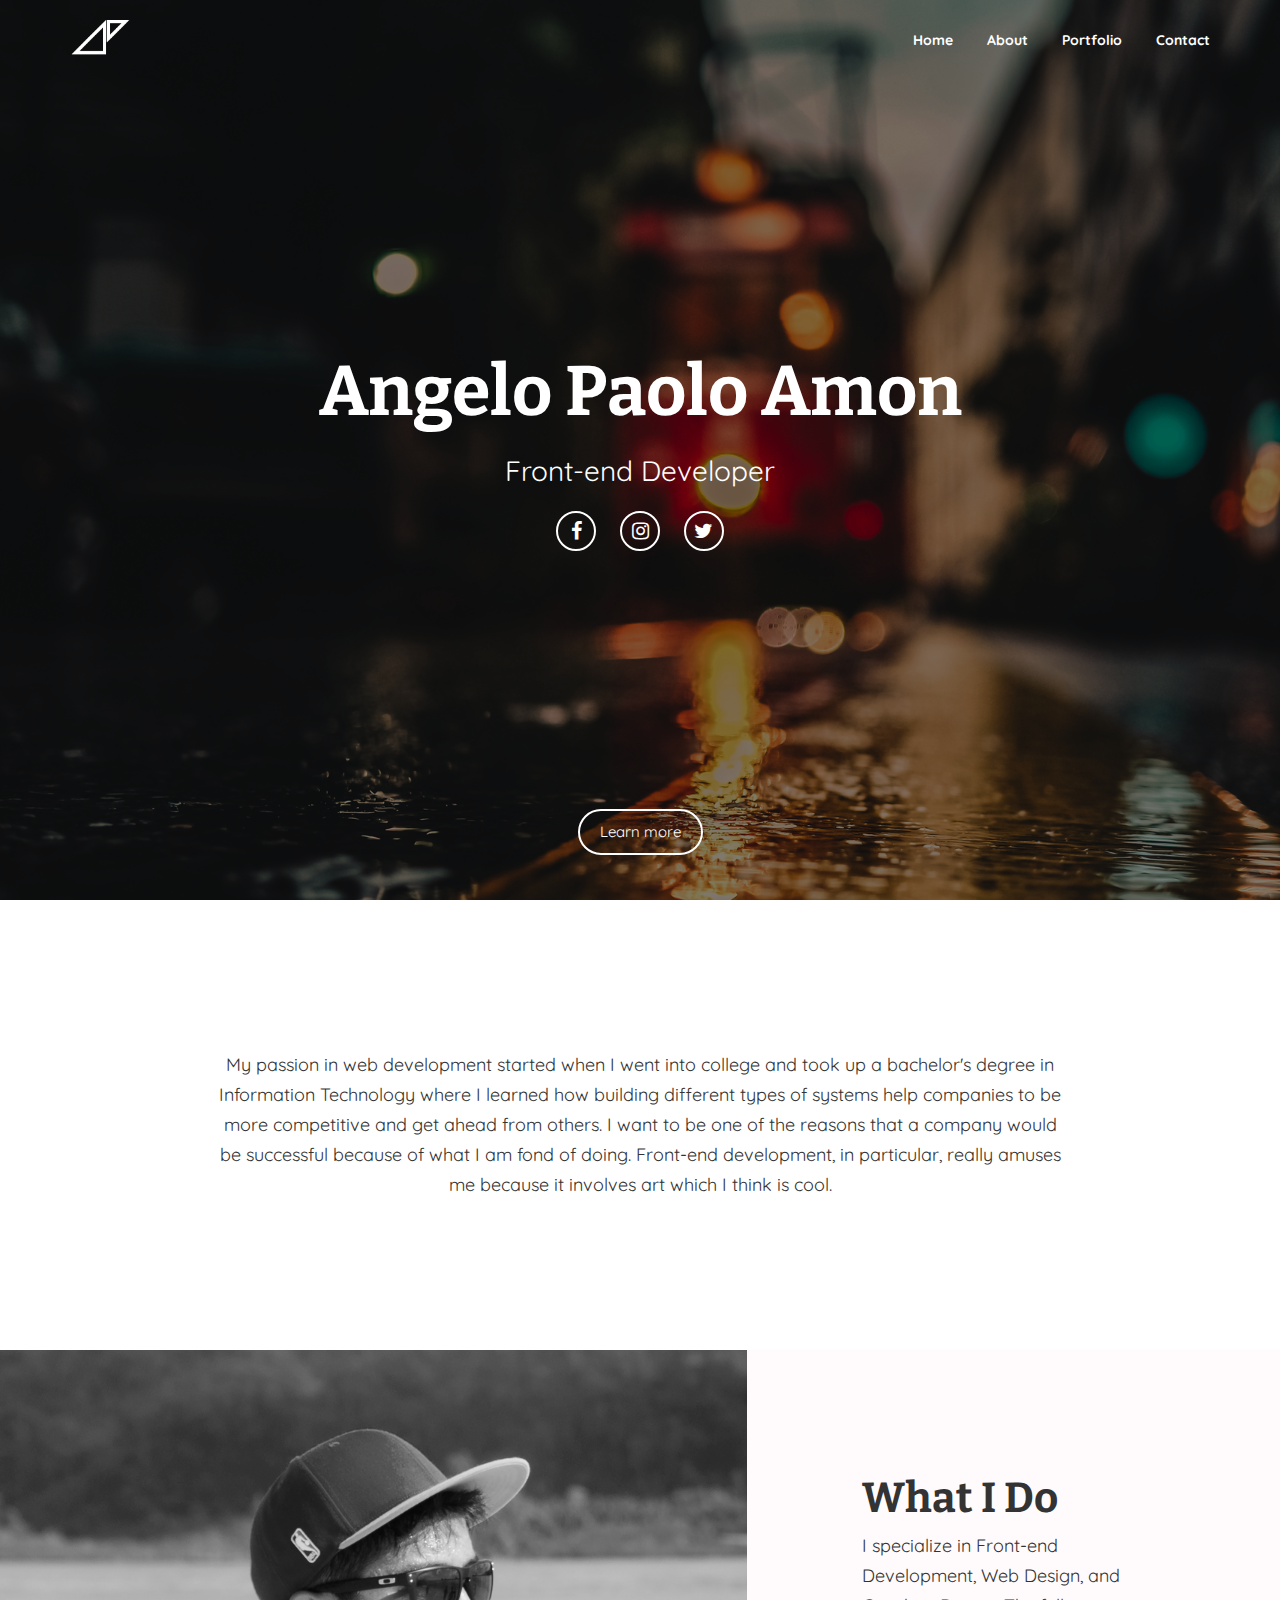
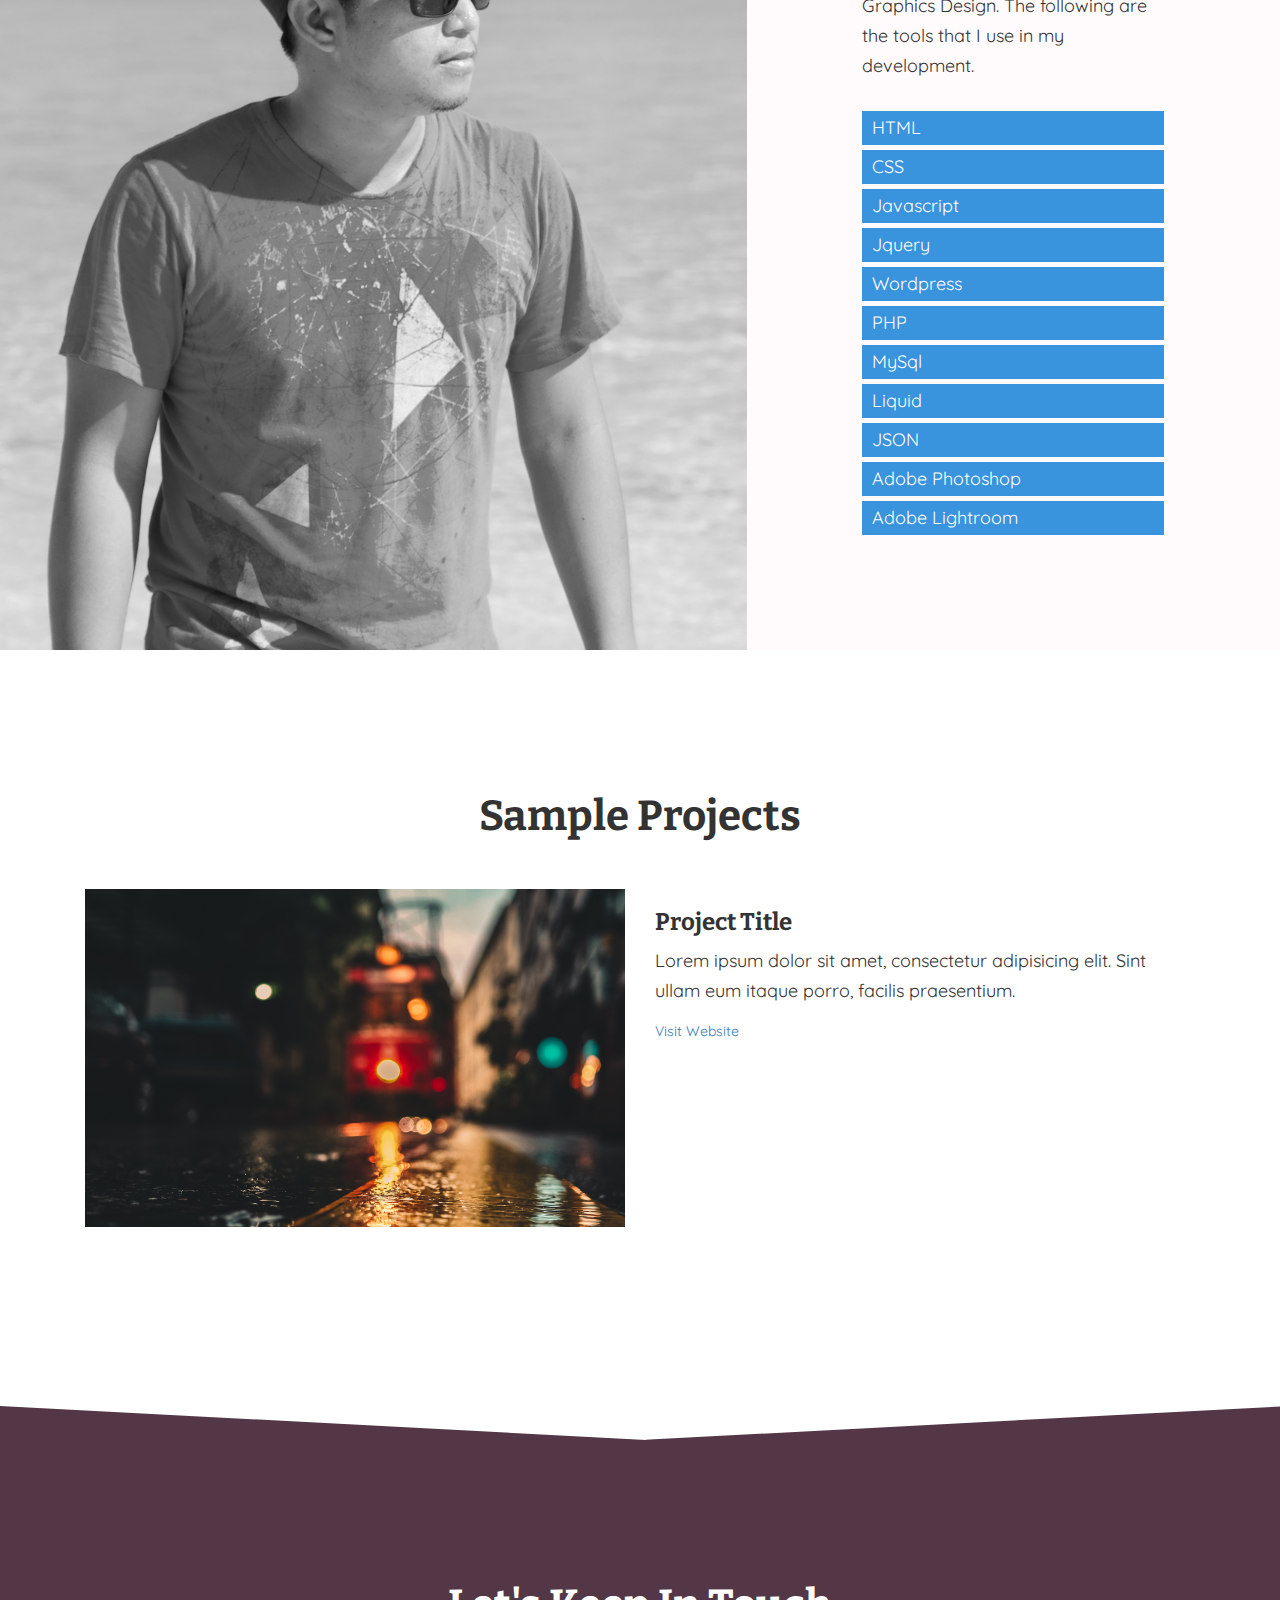
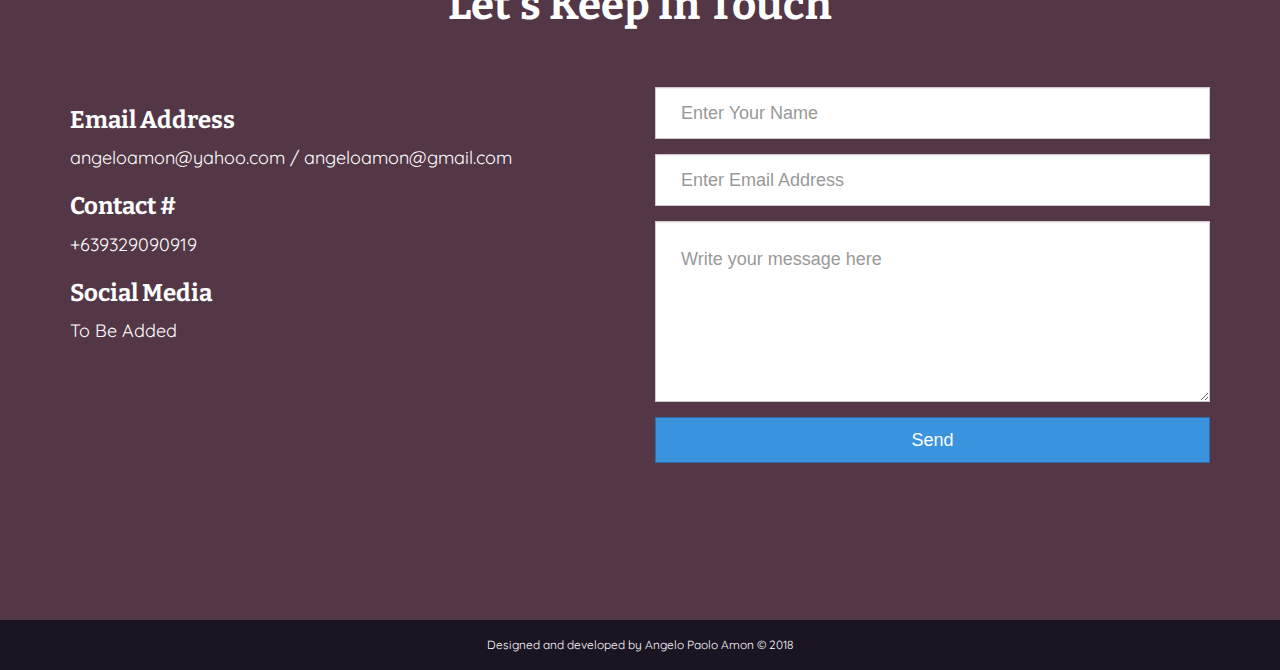
==== commit f7fe5bb1: "updated responsive view" ====
--- a/index.html
+++ b/index.html
@@ -1,6 +1,7 @@
 <!DOCTYPE html>
 <html lang="en">
 <head>
+	<meta name="viewport" content="width=device-width, user-scalable=no, initial-scale=1.0, maximum-scale=1.0, minimum-scale=1.0">
 	<meta charset="UTF-8">
 	<link rel="stylesheet" type="text/css" href="css/bootstrap.min.css">
 	<link rel="stylesheet" type="text/css" href="css/bootstrap.css">
@@ -13,35 +14,40 @@
 	<!-- header -->
 	<header class="apa-header">
 		<div class="apa-header-inner">
-			<div class="container">
-				<div class="row">
-					<div class="apa-header-wrapper">
-						<div class="apa-header-top">
-							<div class="apa-logo col-sm-6">
-								<img src="images/my-logo-white.png" alt="mylogo">
-							</div>
-							<div class="apa-navmenu col-sm-6 text-right">
-								<ul>
-									<li><a href="#">Home</a></li>
-									<li><a href="#">About</a></li>
-									<li><a href="#">Portfolio</a></li>
-									<li><a href="#">Contact</a></li>
-								</ul>
+			
+		</div>
+		<div class="apa-header-content text-center">
+			<nav class="apa-navbar" id="apa-navbar-id">
+				<div class="container">
+					<div class="row">
+						<div class="apa-header-wrapper">
+							<div class="apa-header-top">
+								<div class="apa-navmenu">
+									<img src="images/my-logo-white.png" alt="mylogo">
+									<div class="apa-toggle-navbar">
+										<i class="fa fa-bars menu" aria-hidden="true"></i>
+									</div>
+									<ul class="nav-links">
+										<li><a href="#">Home</a></li>
+										<li><a href="#">About</a></li>
+										<li><a href="#">Portfolio</a></li>
+										<li><a href="#">Contact</a></li>
+									</ul>
+								</div>
 							</div>
 						</div>
 					</div>
 				</div>
-			</div>
-			
-		</div>
-		<div class="apa-header-content text-center">
+			</nav>
 			<h1>Angelo Paolo Amon</h1>
 			<p>Front-end Developer</p>
-			<ul>
-				<li><a href="#"><i class="fa fa-facebook" aria-hidden="true"></i></a></li>
-				<li><a href="#"><i class="fa fa-instagram" aria-hidden="true"></i></a></li>
-				<li><a href="#"><i class="fa fa-twitter" aria-hidden="true"></i></a></li>
-			</ul>
+			<div class="social-icons">
+				<ul>
+					<li><a href="#"><i class="fa fa-facebook" aria-hidden="true"></i></a></li>
+					<li><a href="#"><i class="fa fa-instagram" aria-hidden="true"></i></a></li>
+					<li><a href="#"><i class="fa fa-twitter" aria-hidden="true"></i></a></li>
+				</ul>
+			</div>
 			<a href="#" class="scroll-down text-center">Learn more</i></a>
 		</div>
 	</header>
@@ -57,7 +63,7 @@
 							<div class="apa-about-inner">
 								<div class="apa-about-content-info text-center">
 									<p>
-										My passion about web development started when I went into college and took up a bachelor's degree in Information Technology where I learned how building different types of systems help companies to be more competitive and get ahead from others. I want to be one of the reasons that a company would be successful because of what I am fond of doing. Front-end development, in particular, really amuses me because it involves art which I think is cool.  
+										My passion in web development started when I went into college and took up a bachelor's degree in Information Technology where I learned how building different types of systems help companies to be more competitive and get ahead from others. I want to be one of the reasons that a company would be successful because of what I am fond of doing. Front-end development, in particular, really amuses me because it involves art which I think is cool.  
 									</p>
 								</div>
 							</div>
@@ -79,12 +85,8 @@
 					</div>
 					<div class="apa-skills-info col-md-5">
 						<div class="apa-skills-do">
-							<h2>What I do</h2>
-							<p>Front-end Development, Graphics Design, Web Design</p>
-						</div>
-						<div class="apa-skills-use">
-							<h2>What I Use</h2>
-							<p>Following is the list of tools I use in web development and graphic design.</p>
+							<h2>What I Do</h2>
+							<p>I specialize in Front-end Development, Web Design, and Graphics Design. The following are the tools that I use in my development.</p>
 							<ul>
 								<li><p>HTML</p></li>
 								<li><p>CSS</p></li>
@@ -154,7 +156,6 @@
 								</div>
 							</div>
 							<div class="col-md-6 contact-form">
-								
 								<form action="">
 									<div class="form-group">
 										<input type="text" class="form-text form-control" id="email-address" placeholder="Enter Your Name">
@@ -163,7 +164,7 @@
 										<input type="email" class="form-text form-control" id="email-address" placeholder="Enter Email Address">
 									</div>
 									<div class="form-group">
-										<textarea class="form-text form-control" id="" cols="30" rows="10" placeholder="Write your message here"></textarea>
+										<textarea class="form-text form-control" id="" cols="30" rows="5" placeholder="Write your message here"></textarea>
 									</div>
 									<div class="form-group">
 										<input type="submit" value="Send" class="email-button btn btn-primary btn-lg">
@@ -182,5 +183,15 @@
 			</div>
 		</div>
 	</footer>
+
+	<script src="https://code.jquery.com/jquery-3.3.1.js"></script>
+	<script type="text/javascript">
+		$(document).ready(function(){
+			$('.menu').on('click', function(){
+				$('.nav-links').toggleClass('active');
+				$('.apa-navmenu').toggleClass('navmenu-bg');
+			});
+		});
+	</script>
 </body>
 </html>--- a/css/main.css
+++ b/css/main.css
@@ -22,6 +22,9 @@
   margin: 0;
   font-size: 18px; }
 
+/* Font Colors */
+/* Responsize Sizes */
+/* Start CSS */
 header {
   background: url(../images/bg-image.jpg);
   background-repeat: no-repeat;
@@ -33,19 +36,6 @@
   header .apa-header-inner {
     height: 100%;
     background-color: rgba(0, 0, 0, 0.5); }
-    header .apa-header-inner .apa-header-wrapper .apa-header-top {
-      height: 80px; }
-      header .apa-header-inner .apa-header-wrapper .apa-header-top .apa-logo img {
-        height: 80px; }
-      header .apa-header-inner .apa-header-wrapper .apa-header-top .apa-navmenu ul {
-        line-height: 80px;
-        margin: 0; }
-        header .apa-header-inner .apa-header-wrapper .apa-header-top .apa-navmenu ul li {
-          display: inline-block;
-          padding: 0 15px; }
-          header .apa-header-inner .apa-header-wrapper .apa-header-top .apa-navmenu ul li a {
-            color: #ffffff;
-            font-weight: bold; }
   header .apa-header-content {
     position: absolute;
     top: 0;
@@ -56,16 +46,81 @@
     flex-direction: column;
     align-items: center;
     justify-content: center; }
+    header .apa-header-content .apa-navbar {
+      position: absolute;
+      top: 0;
+      width: 100%; }
+      header .apa-header-content .apa-navbar .apa-header-wrapper .apa-header-top {
+        height: 80px; }
+        @media (max-width: 768px) {
+          header .apa-header-content .apa-navbar .apa-header-wrapper .apa-header-top .apa-navmenu {
+            -webkit-transition: 0.3s all;
+            -moz-transition: 0.3s all;
+            -o-transition: 0.3s all;
+            transition: 0.3s all; }
+            header .apa-header-content .apa-navbar .apa-header-wrapper .apa-header-top .apa-navmenu.navmenu-bg {
+              background-color: #533747;
+              height: 100vh; } }
+        header .apa-header-content .apa-navbar .apa-header-wrapper .apa-header-top .apa-navmenu img {
+          height: 80px;
+          float: left; }
+        header .apa-header-content .apa-navbar .apa-header-wrapper .apa-header-top .apa-navmenu .apa-toggle-navbar {
+          line-height: 80px;
+          padding: 0 20px;
+          color: #ffffff;
+          font-size: 2em;
+          display: none; }
+          @media (max-width: 768px) {
+            header .apa-header-content .apa-navbar .apa-header-wrapper .apa-header-top .apa-navmenu .apa-toggle-navbar {
+              display: block;
+              text-align: right; } }
+        header .apa-header-content .apa-navbar .apa-header-wrapper .apa-header-top .apa-navmenu ul {
+          line-height: 80px;
+          margin: 0;
+          float: right; }
+          @media (max-width: 768px) {
+            header .apa-header-content .apa-navbar .apa-header-wrapper .apa-header-top .apa-navmenu ul {
+              width: 100%;
+              padding: 55px 0;
+              height: 0;
+              opacity: 0;
+              overflow: hidden;
+              -webkit-transition: 0.3s all;
+              -moz-transition: 0.3s all;
+              -o-transition: 0.3s all;
+              transition: 0.3s all; }
+              header .apa-header-content .apa-navbar .apa-header-wrapper .apa-header-top .apa-navmenu ul.active {
+                opacity: 1;
+                height: auto; } }
+          header .apa-header-content .apa-navbar .apa-header-wrapper .apa-header-top .apa-navmenu ul li {
+            padding: 0 15px;
+            list-style-type: none;
+            display: inline-block; }
+            @media (max-width: 768px) {
+              header .apa-header-content .apa-navbar .apa-header-wrapper .apa-header-top .apa-navmenu ul li {
+                display: block;
+                font-size: 20px; } }
+            header .apa-header-content .apa-navbar .apa-header-wrapper .apa-header-top .apa-navmenu ul li a {
+              color: #ffffff;
+              font-weight: bold; }
     header .apa-header-content h1 {
       color: #ffffff; }
+      @media (max-width: 768px) {
+        header .apa-header-content h1 {
+          font-size: 30px; } }
     header .apa-header-content p {
       color: #ffffff;
       margin: 15px 0;
       font-size: 2em; }
-    header .apa-header-content ul {
-      margin-top: 1%;
-      padding: 0; }
-      header .apa-header-content ul li {
+      @media (max-width: 768px) {
+        header .apa-header-content p {
+          font-size: 16px;
+          margin: 0; } }
+    header .apa-header-content .social-icons ul {
+      margin: 0;
+      padding: 0;
+      line-height: 65px; }
+      header .apa-header-content .social-icons ul li {
         display: inline-block;
         line-height: 40px;
         height: 40px;
@@ -73,9 +128,18 @@
         border: 2px solid #ffffff;
         border-radius: 50%;
         margin: 0 10px; }
-        header .apa-header-content ul li i {
+        @media (max-width: 768px) {
+          header .apa-header-content .social-icons ul li {
+            height: 35px;
+            width: 35px;
+            margin: 0 5px;
+            line-height: 0; } }
+        header .apa-header-content .social-icons ul li a {
           color: #ffffff;
           font-size: 20px; }
+          @media (max-width: 768px) {
+            header .apa-header-content .social-icons ul li a {
+              font-size: 14px; } }
     header .apa-header-content .scroll-down {
       color: #ffffff;
       font-size: 15px;
@@ -100,11 +164,19 @@
       justify-content: center; }
       .apa-about-content .apa-about-content-inner .apa-about-content-wrapper .apa-about {
         padding: 0 50px; }
+        @media (max-width: 768px) {
+          .apa-about-content .apa-about-content-inner .apa-about-content-wrapper .apa-about {
+            padding: 0 30px; } }
         .apa-about-content .apa-about-content-inner .apa-about-content-wrapper .apa-about .apa-about-inner {
           width: 80%;
           margin: 0 auto; }
-          .apa-about-content .apa-about-content-inner .apa-about-content-wrapper .apa-about .apa-about-inner .apa-about-content-info h4 {
-            line-height: 30px; }
+          @media (max-width: 768px) {
+            .apa-about-content .apa-about-content-inner .apa-about-content-wrapper .apa-about .apa-about-inner {
+              width: 100%; } }
+          @media (max-width: 768px) {
+            .apa-about-content .apa-about-content-inner .apa-about-content-wrapper .apa-about .apa-about-inner .apa-about-content-info p {
+              font-size: 14px;
+              line-height: 20px; } }
 
 .apa-skills-content {
   height: auto; }
@@ -128,51 +200,64 @@
         justify-content: center; }
         .apa-skills-content .apa-skills-content-inner .apa-skills-content-wrapper .apa-skills-info .apa-skills-do {
           width: 60%; }
-        .apa-skills-content .apa-skills-content-inner .apa-skills-content-wrapper .apa-skills-info .apa-skills-use {
-          width: 60%; }
-          .apa-skills-content .apa-skills-content-inner .apa-skills-content-wrapper .apa-skills-info .apa-skills-use ul {
+          @media (max-width: 768px) {
+            .apa-skills-content .apa-skills-content-inner .apa-skills-content-wrapper .apa-skills-info .apa-skills-do {
+              width: 100%; } }
+          @media (max-width: 768px) {
+            .apa-skills-content .apa-skills-content-inner .apa-skills-content-wrapper .apa-skills-info .apa-skills-do h2 {
+              font-size: 28px; } }
+          @media (max-width: 768px) {
+            .apa-skills-content .apa-skills-content-inner .apa-skills-content-wrapper .apa-skills-info .apa-skills-do p {
+              font-size: 14px; } }
+          .apa-skills-content .apa-skills-content-inner .apa-skills-content-wrapper .apa-skills-info .apa-skills-do ul {
             padding: 0;
             margin-top: 30px; }
-            .apa-skills-content .apa-skills-content-inner .apa-skills-content-wrapper .apa-skills-info .apa-skills-use ul li {
+            .apa-skills-content .apa-skills-content-inner .apa-skills-content-wrapper .apa-skills-info .apa-skills-do ul li {
               list-style-type: none;
               /*background-color: #FE5F55;*/
               background-color: #3993DD;
               margin-top: 5px; }
-              .apa-skills-content .apa-skills-content-inner .apa-skills-content-wrapper .apa-skills-info .apa-skills-use ul li p {
+              .apa-skills-content .apa-skills-content-inner .apa-skills-content-wrapper .apa-skills-info .apa-skills-do ul li p {
                 padding: 2px 0 2px 10px;
                 color: #ffffff; }
+                @media (max-width: 768px) {
+                  .apa-skills-content .apa-skills-content-inner .apa-skills-content-wrapper .apa-skills-info .apa-skills-do ul li p {
+                    font-size: 14px;
+                    padding: 0 10px; } }
 
 .apa-sample-projects {
   height: 80vh;
-  position: relative; }
-  .apa-sample-projects::before {
-    content: '';
-    position: absolute;
-    left: 0;
-    bottom: -6%;
-    background-color: #ffffff;
-    height: 100px;
-    width: 50.5%;
-    -webkit-transform: skewY(3deg);
-    -moz-transform: skewY(3deg);
-    -ms-transform: skewY(3deg);
-    -o-transform: skewY(3deg);
-    transform: skewY(3deg);
-    z-index: 1; }
-  .apa-sample-projects::after {
-    content: '';
-    position: absolute;
-    right: -0.5%;
-    bottom: -6%;
-    background-color: #ffffff;
-    height: 100px;
-    width: 50.1%;
-    -webkit-transform: skewY(-3deg);
-    -moz-transform: skewY(-3deg);
-    -ms-transform: skewY(-3deg);
-    -o-transform: skewY(-3deg);
-    transform: skewY(-3deg);
-    z-index: 1; }
+  position: relative;
+  /*&::before {
+  	content: '';
+  	position: absolute;
+  	left: 0;
+  	bottom: -6%;
+  	background-color: #ffffff;
+  	height: 100px;
+  	width: 50.5%;
+  	-webkit-transform: skewY(3deg);
+  	-moz-transform: skewY(3deg);
+  	-ms-transform: skewY(3deg);
+  	-o-transform: skewY(3deg);
+  	transform: skewY(3deg);
+  	z-index: 1;
+  }
+  &::after {
+  	content: '';
+  	position: absolute;
+  	right: -0.5%;
+  	bottom: -6%;
+  	background-color: #ffffff;
+  	height: 100px;
+  	width: 50.1%;
+  	-webkit-transform: skewY(-3deg);
+  	-moz-transform: skewY(-3deg);
+  	-ms-transform: skewY(-3deg);
+  	-o-transform: skewY(-3deg);
+  	transform: skewY(-3deg);
+  	z-index: 1;
+  }*/ }
   .apa-sample-projects .apa-sample-projects-inner {
     height: 80vh;
     display: flex;
@@ -181,13 +266,29 @@
     .apa-sample-projects .apa-sample-projects-inner .apa-sample-projects-wrapper .apa-sample-project-title h2 {
       margin-top: 0;
       margin-bottom: 0; }
+      @media (max-width: 768px) {
+        .apa-sample-projects .apa-sample-projects-inner .apa-sample-projects-wrapper .apa-sample-project-title h2 {
+          font-size: 28px;
+          margin-bottom: 10px; } }
     .apa-sample-projects .apa-sample-projects-inner .apa-sample-projects-wrapper .apa-sample-projects-thumb {
       margin-top: 50px; }
+      @media (max-width: 768px) {
+        .apa-sample-projects .apa-sample-projects-inner .apa-sample-projects-wrapper .apa-sample-projects-thumb {
+          margin-top: 0; } }
       .apa-sample-projects .apa-sample-projects-inner .apa-sample-projects-wrapper .apa-sample-projects-thumb .apa-project-image img {
         max-width: 100%;
         height: auto; }
+      @media (max-width: 768px) {
+        .apa-sample-projects .apa-sample-projects-inner .apa-sample-projects-wrapper .apa-sample-projects-thumb .apa-project-title h3 {
+          font-size: 18px; } }
+      @media (max-width: 768px) {
+        .apa-sample-projects .apa-sample-projects-inner .apa-sample-projects-wrapper .apa-sample-projects-thumb .apa-project-title p {
+          font-size: 14px; } }
       .apa-sample-projects .apa-sample-projects-inner .apa-sample-projects-wrapper .apa-sample-projects-thumb .apa-project-title a {
         line-height: 50px; }
+        @media (max-width: 768px) {
+          .apa-sample-projects .apa-sample-projects-inner .apa-sample-projects-wrapper .apa-sample-projects-thumb .apa-project-title a {
+            line-height: 30px; } }
 
 footer {
   height: 100vh;
@@ -197,36 +298,96 @@
   flex-direction: column;
   justify-content: center;
   position: relative; }
+  footer::before {
+    content: '';
+    position: absolute;
+    left: 0;
+    top: -3%;
+    background-color: #ffffff;
+    height: 80px;
+    width: 50.5%;
+    -webkit-transform: skewY(3deg);
+    -moz-transform: skewY(3deg);
+    -ms-transform: skewY(3deg);
+    -o-transform: skewY(3deg);
+    transform: skewY(3deg); }
+  footer::after {
+    content: '';
+    position: absolute;
+    right: -0.5%;
+    top: -3%;
+    background-color: #ffffff;
+    height: 80px;
+    width: 50.1%;
+    -webkit-transform: skewY(-3deg);
+    -moz-transform: skewY(-3deg);
+    -ms-transform: skewY(-3deg);
+    -o-transform: skewY(-3deg);
+    transform: skewY(-3deg); }
   footer .apa-footer-inner .apa-footer-wrapper h2 {
     color: #ffffff;
     text-align: center;
     margin-bottom: 5%; }
+    @media (max-width: 768px) {
+      footer .apa-footer-inner .apa-footer-wrapper h2 {
+        font-size: 28px; } }
   footer .apa-footer-inner .apa-footer-wrapper .contact-info {
     margin-bottom: 5%; }
+    @media (max-width: 768px) {
+      footer .apa-footer-inner .apa-footer-wrapper .contact-info {
+        text-align: center; } }
     footer .apa-footer-inner .apa-footer-wrapper .contact-info .email-info {
       margin-bottom: 15px; }
+      @media (max-width: 768px) {
+        footer .apa-footer-inner .apa-footer-wrapper .contact-info .email-info {
+          margin-bottom: 0; } }
       footer .apa-footer-inner .apa-footer-wrapper .contact-info .email-info h3 {
         color: #ffffff; }
+        @media (max-width: 768px) {
+          footer .apa-footer-inner .apa-footer-wrapper .contact-info .email-info h3 {
+            display: none; } }
       footer .apa-footer-inner .apa-footer-wrapper .contact-info .email-info p {
         color: #ffffff; }
+        @media (max-width: 768px) {
+          footer .apa-footer-inner .apa-footer-wrapper .contact-info .email-info p {
+            font-size: 14px; } }
     footer .apa-footer-inner .apa-footer-wrapper .contact-info .contact-num-info h3 {
       color: #ffffff; }
+      @media (max-width: 768px) {
+        footer .apa-footer-inner .apa-footer-wrapper .contact-info .contact-num-info h3 {
+          display: none; } }
     footer .apa-footer-inner .apa-footer-wrapper .contact-info .contact-num-info p {
       color: #ffffff; }
+      @media (max-width: 768px) {
+        footer .apa-footer-inner .apa-footer-wrapper .contact-info .contact-num-info p {
+          font-size: 14px; } }
     footer .apa-footer-inner .apa-footer-wrapper .contact-info .social-media-links h3 {
       color: #ffffff; }
+      @media (max-width: 768px) {
+        footer .apa-footer-inner .apa-footer-wrapper .contact-info .social-media-links h3 {
+          display: none; } }
     footer .apa-footer-inner .apa-footer-wrapper .contact-info .social-media-links p {
       color: #ffffff; }
+      @media (max-width: 768px) {
+        footer .apa-footer-inner .apa-footer-wrapper .contact-info .social-media-links p {
+          font-size: 14px; } }
   footer .apa-footer-inner .apa-footer-wrapper .contact-form .form-text {
     border-radius: 0;
     font-size: 18px;
     padding: 25px; }
+    @media (max-width: 768px) {
+      footer .apa-footer-inner .apa-footer-wrapper .contact-form .form-text {
+        font-size: 14px;
+        padding: 5px 10px; } }
   footer .apa-footer-inner .apa-footer-wrapper .contact-form .email-button {
     width: 100%;
     border-radius: 0;
     background-color: #3993DD; }
     footer .apa-footer-inner .apa-footer-wrapper .contact-form .email-button:hover {
       background-color: #1D70A2; }
+    @media (max-width: 768px) {
+      footer .apa-footer-inner .apa-footer-wrapper .contact-form .email-button {
+        font-size: 14px; } }
   footer .apa-footer-copyright {
     background-color: #1A1423;
     width: 100%;
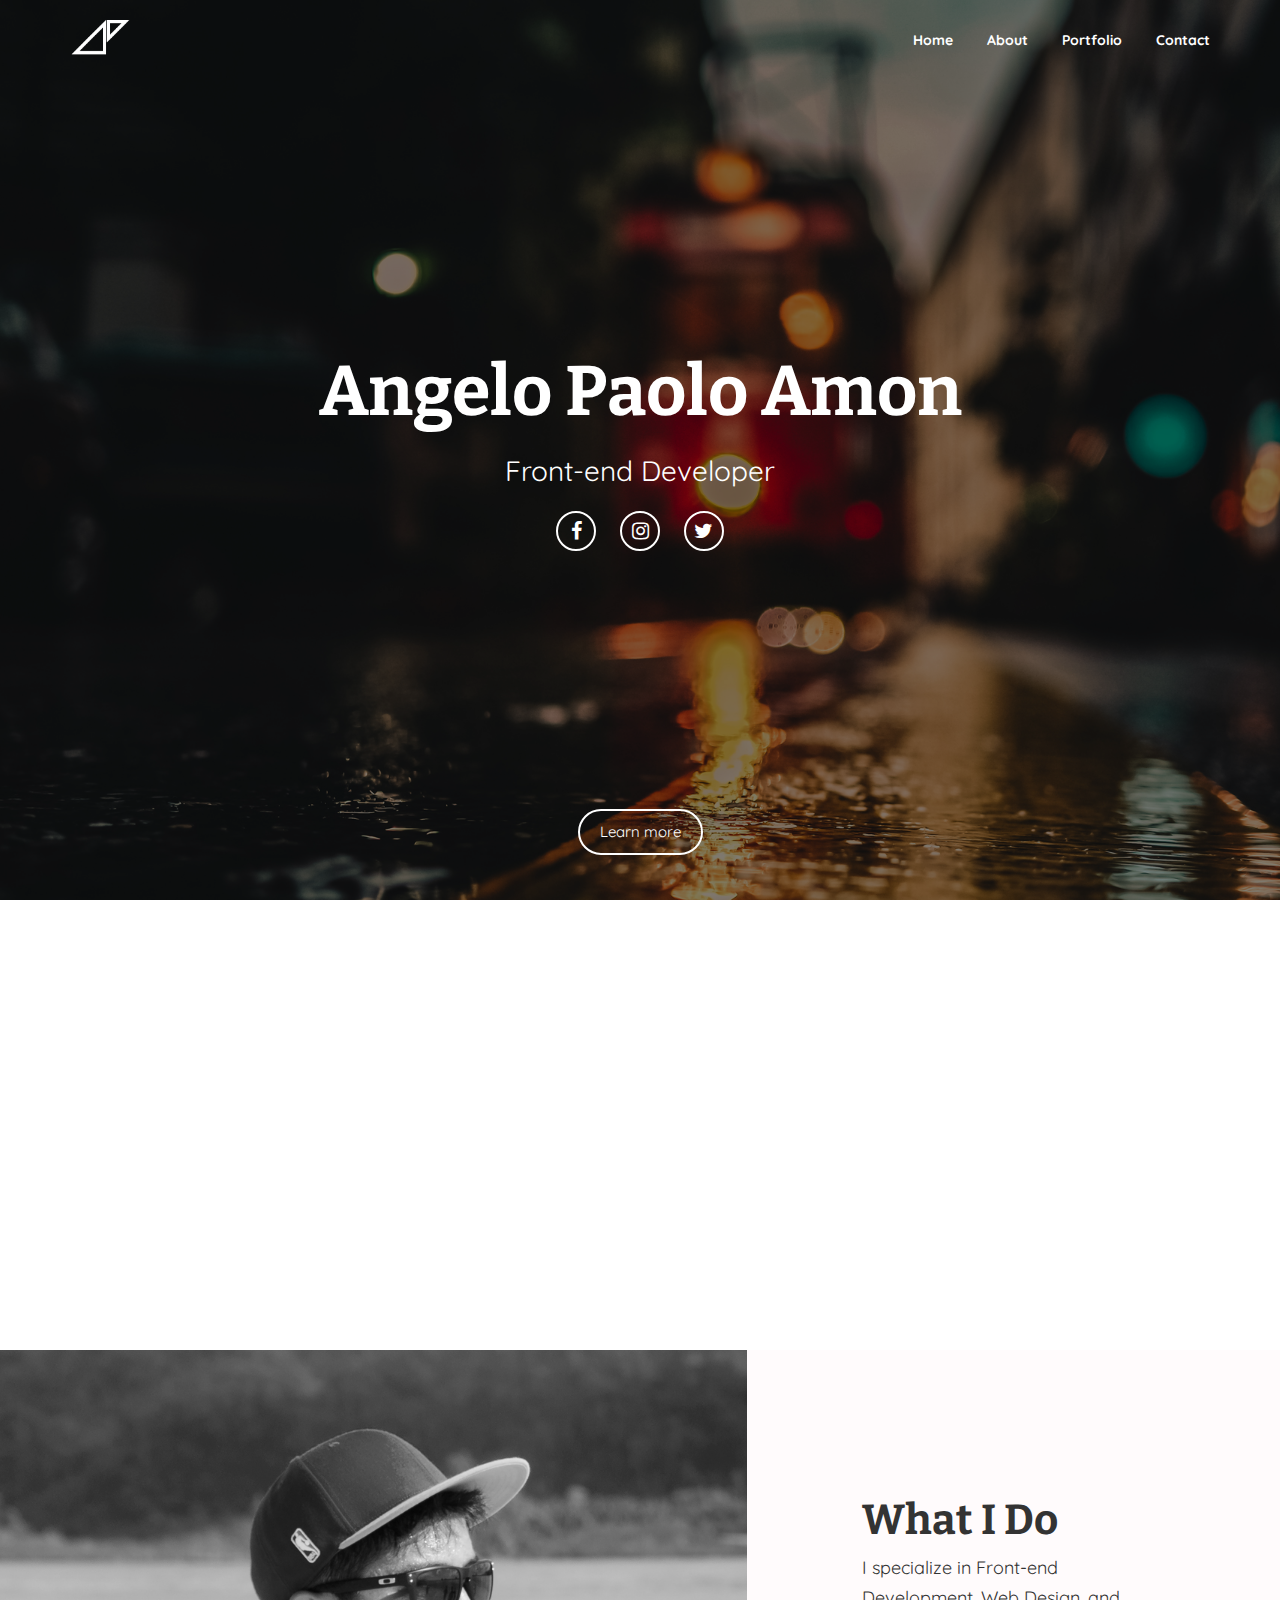
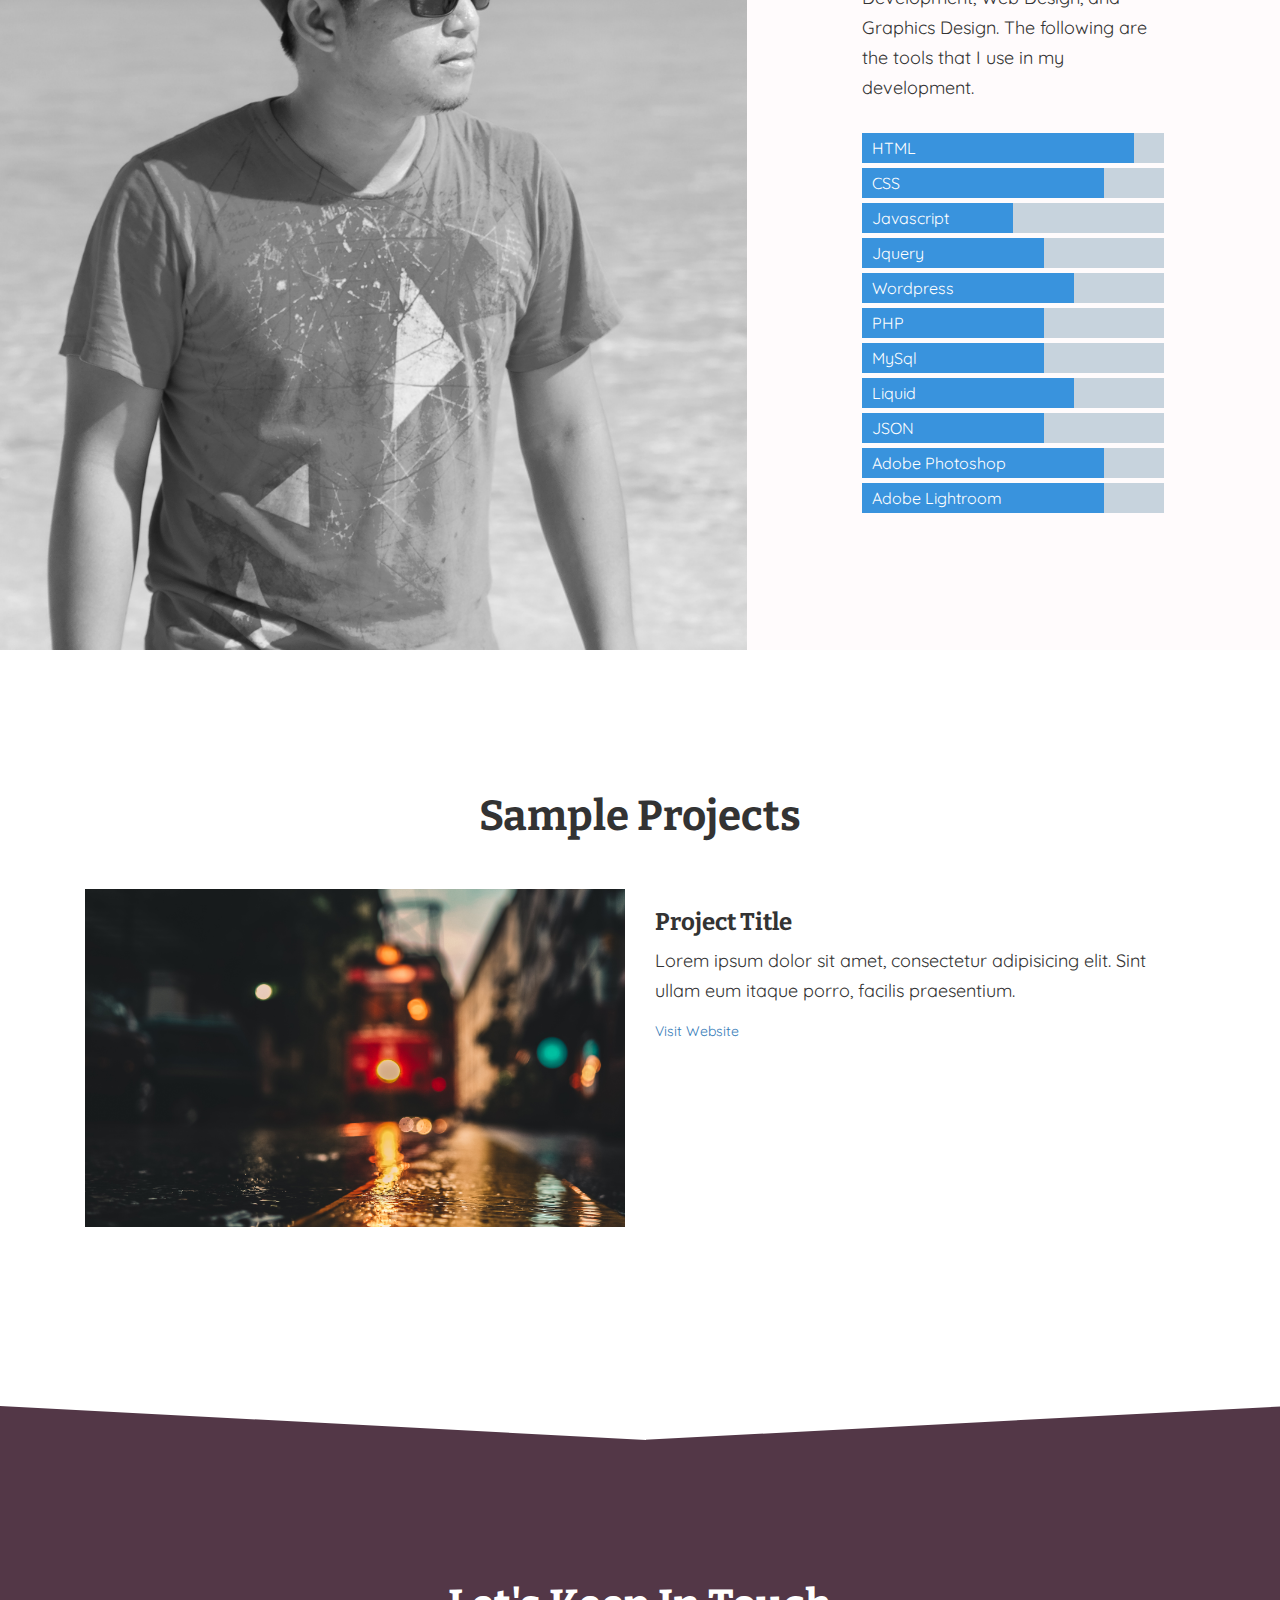
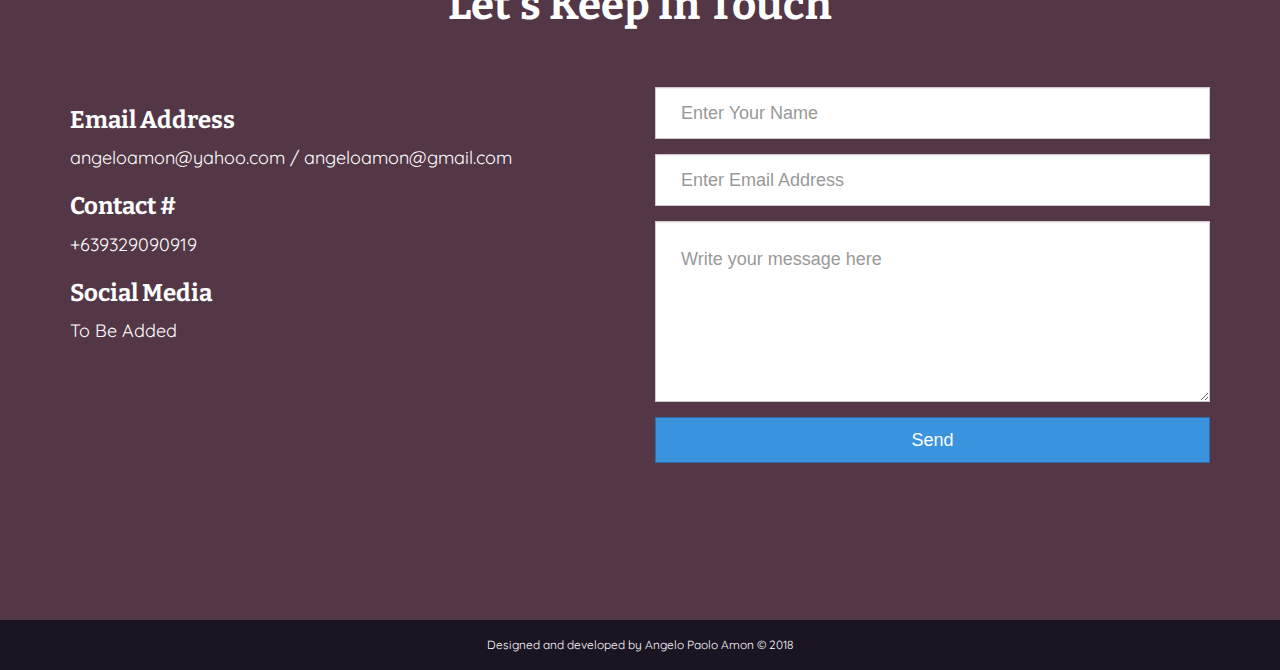
==== commit 5803b7e3: "jquery functions added" ====
--- a/index.html
+++ b/index.html
@@ -61,8 +61,8 @@
 					<div class="apa-about-content-wrapper">
 						<div class="apa-about col-sm-12">
 							<div class="apa-about-inner">
-								<div class="apa-about-content-info text-center">
-									<p>
+								<div class="apa-about-content-info apa-hidden text-center">
+									<p class="apa-about-text">
 										My passion in web development started when I went into college and took up a bachelor's degree in Information Technology where I learned how building different types of systems help companies to be more competitive and get ahead from others. I want to be one of the reasons that a company would be successful because of what I am fond of doing. Front-end development, in particular, really amuses me because it involves art which I think is cool.  
 									</p>
 								</div>
@@ -88,17 +88,17 @@
 							<h2>What I Do</h2>
 							<p>I specialize in Front-end Development, Web Design, and Graphics Design. The following are the tools that I use in my development.</p>
 							<ul>
-								<li><p>HTML</p></li>
-								<li><p>CSS</p></li>
-								<li><p>Javascript</p></li>
-								<li><p>Jquery</p></li>
-								<li><p>Wordpress</p></li>
-								<li><p>PHP</p5></li>
-								<li><p>MySql</p></li>
-								<li><p>Liquid</p></li>
-								<li><p>JSON</p></li>
-								<li><p>Adobe Photoshop</p></li>
-								<li><p>Adobe Lightroom</p></li>
+								<li class="apa-html"><p>HTML</p></li>
+								<li class="apa-css"><p>CSS</p></li>
+								<li class="apa-javascript"><p>Javascript</p></li>
+								<li class="apa-jquery"><p>Jquery</p></li>
+								<li class="apa-wordpress"><p>Wordpress</p></li>
+								<li class="apa-php"><p>PHP</p5></li>
+								<li class="apa-mysql"><p>MySql</p></li>
+								<li class="apa-liquid"><p>Liquid</p></li>
+								<li class="apa-json"><p>JSON</p></li>
+								<li class="apa-photoshop"><p>Adobe Photoshop</p></li>
+								<li class="apa-lightroom"><p>Adobe Lightroom</p></li>
 							</ul>
 						</div>
 					</div>
@@ -186,12 +186,31 @@
 
 	<script src="https://code.jquery.com/jquery-3.3.1.js"></script>
 	<script type="text/javascript">
+
 		$(document).ready(function(){
+
+			//mobile navigation menu
+
 			$('.menu').on('click', function(){
 				$('.nav-links').toggleClass('active');
 				$('.apa-navmenu').toggleClass('navmenu-bg');
 			});
+
+			//about content animation
+
+			var aboutContent = $('.apa-about-content-info'),
+				aboutOffset = aboutContent.offset().top/2;
+
+			$(document).on('scroll', function(){
+				if($(document).scrollTop() > aboutOffset && aboutContent.hasClass('apa-hidden')) {
+					aboutContent.removeClass('apa-hidden');
+				}
+			});
+
+			//skills animation
+			
 		});
+
 	</script>
 </body>
 </html>--- a/css/main.css
+++ b/css/main.css
@@ -173,10 +173,17 @@
           @media (max-width: 768px) {
             .apa-about-content .apa-about-content-inner .apa-about-content-wrapper .apa-about .apa-about-inner {
               width: 100%; } }
-          @media (max-width: 768px) {
-            .apa-about-content .apa-about-content-inner .apa-about-content-wrapper .apa-about .apa-about-inner .apa-about-content-info p {
-              font-size: 14px;
-              line-height: 20px; } }
+          .apa-about-content .apa-about-content-inner .apa-about-content-wrapper .apa-about .apa-about-inner .apa-about-content-info {
+            -webkit-transition: all 1s ease;
+            -moz-transition: all 1s ease;
+            -o-transition: all 1s ease;
+            transition: all 1s ease; }
+            .apa-about-content .apa-about-content-inner .apa-about-content-wrapper .apa-about .apa-about-inner .apa-about-content-info.apa-hidden {
+              opacity: 0; }
+            @media (max-width: 768px) {
+              .apa-about-content .apa-about-content-inner .apa-about-content-wrapper .apa-about .apa-about-inner .apa-about-content-info p.apa-about-text {
+                font-size: 14px;
+                line-height: 20px; } }
 
 .apa-skills-content {
   height: auto; }
@@ -211,14 +218,48 @@
               font-size: 14px; } }
           .apa-skills-content .apa-skills-content-inner .apa-skills-content-wrapper .apa-skills-info .apa-skills-do ul {
             padding: 0;
-            margin-top: 30px; }
+            margin-top: 30px;
+            list-style-type: none; }
             .apa-skills-content .apa-skills-content-inner .apa-skills-content-wrapper .apa-skills-info .apa-skills-do ul li {
-              list-style-type: none;
               /*background-color: #FE5F55;*/
               background-color: #3993DD;
-              margin-top: 5px; }
+              margin-top: 5px;
+              width: 100%;
+              height: 30px;
+              position: relative; }
+              .apa-skills-content .apa-skills-content-inner .apa-skills-content-wrapper .apa-skills-info .apa-skills-do ul li::before {
+                content: '';
+                position: absolute;
+                top: 0;
+                right: 0;
+                background-color: #C7D3DD;
+                height: 30px;
+                z-index: 5; }
+              .apa-skills-content .apa-skills-content-inner .apa-skills-content-wrapper .apa-skills-info .apa-skills-do ul li.apa-html::before {
+                width: 10%; }
+              .apa-skills-content .apa-skills-content-inner .apa-skills-content-wrapper .apa-skills-info .apa-skills-do ul li.apa-css::before {
+                width: 20%; }
+              .apa-skills-content .apa-skills-content-inner .apa-skills-content-wrapper .apa-skills-info .apa-skills-do ul li.apa-javascript::before {
+                width: 50%; }
+              .apa-skills-content .apa-skills-content-inner .apa-skills-content-wrapper .apa-skills-info .apa-skills-do ul li.apa-jquery::before {
+                width: 40%; }
+              .apa-skills-content .apa-skills-content-inner .apa-skills-content-wrapper .apa-skills-info .apa-skills-do ul li.apa-wordpress::before {
+                width: 30%; }
+              .apa-skills-content .apa-skills-content-inner .apa-skills-content-wrapper .apa-skills-info .apa-skills-do ul li.apa-php::before {
+                width: 40%; }
+              .apa-skills-content .apa-skills-content-inner .apa-skills-content-wrapper .apa-skills-info .apa-skills-do ul li.apa-mysql::before {
+                width: 40%; }
+              .apa-skills-content .apa-skills-content-inner .apa-skills-content-wrapper .apa-skills-info .apa-skills-do ul li.apa-liquid::before {
+                width: 30%; }
+              .apa-skills-content .apa-skills-content-inner .apa-skills-content-wrapper .apa-skills-info .apa-skills-do ul li.apa-json::before {
+                width: 40%; }
+              .apa-skills-content .apa-skills-content-inner .apa-skills-content-wrapper .apa-skills-info .apa-skills-do ul li.apa-photoshop::before {
+                width: 20%; }
+              .apa-skills-content .apa-skills-content-inner .apa-skills-content-wrapper .apa-skills-info .apa-skills-do ul li.apa-lightroom::before {
+                width: 20%; }
               .apa-skills-content .apa-skills-content-inner .apa-skills-content-wrapper .apa-skills-info .apa-skills-do ul li p {
-                padding: 2px 0 2px 10px;
+                font-size: 16px;
+                padding: 0 10px;
                 color: #ffffff; }
                 @media (max-width: 768px) {
                   .apa-skills-content .apa-skills-content-inner .apa-skills-content-wrapper .apa-skills-info .apa-skills-do ul li p {
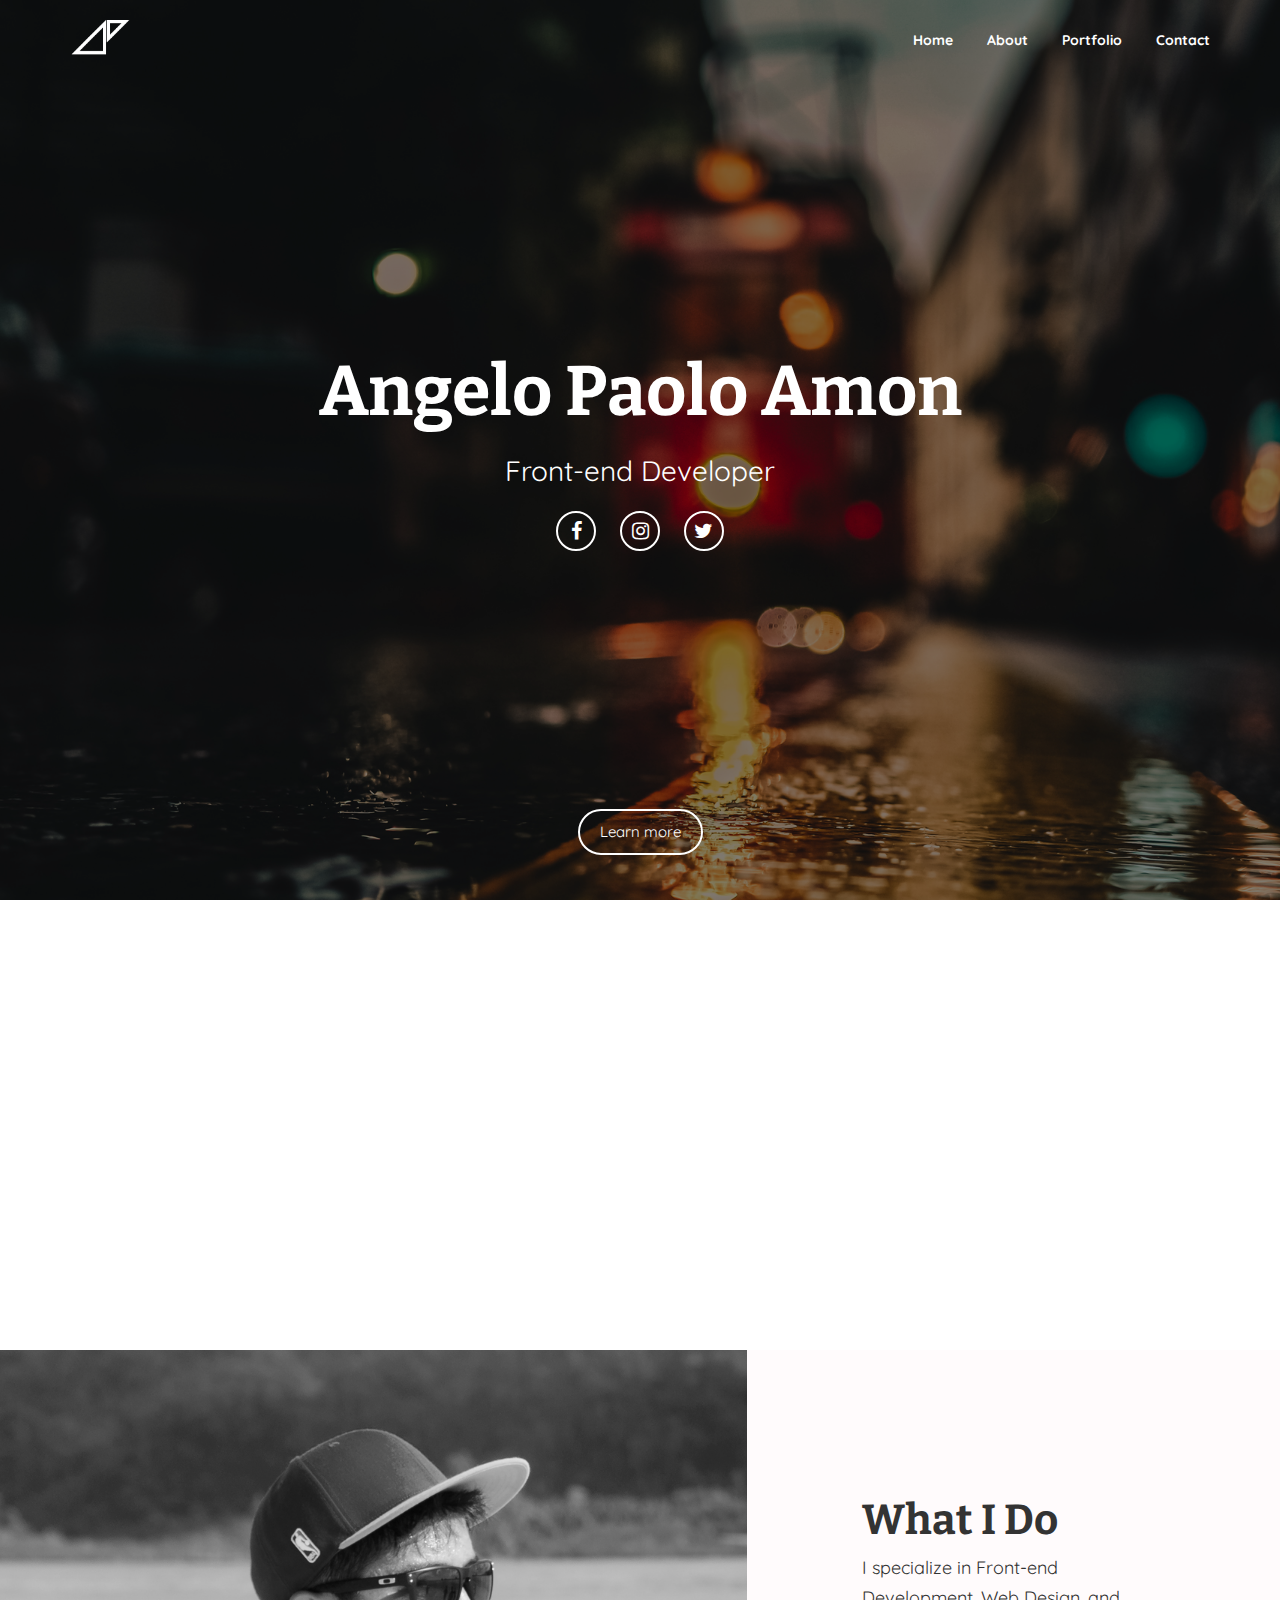
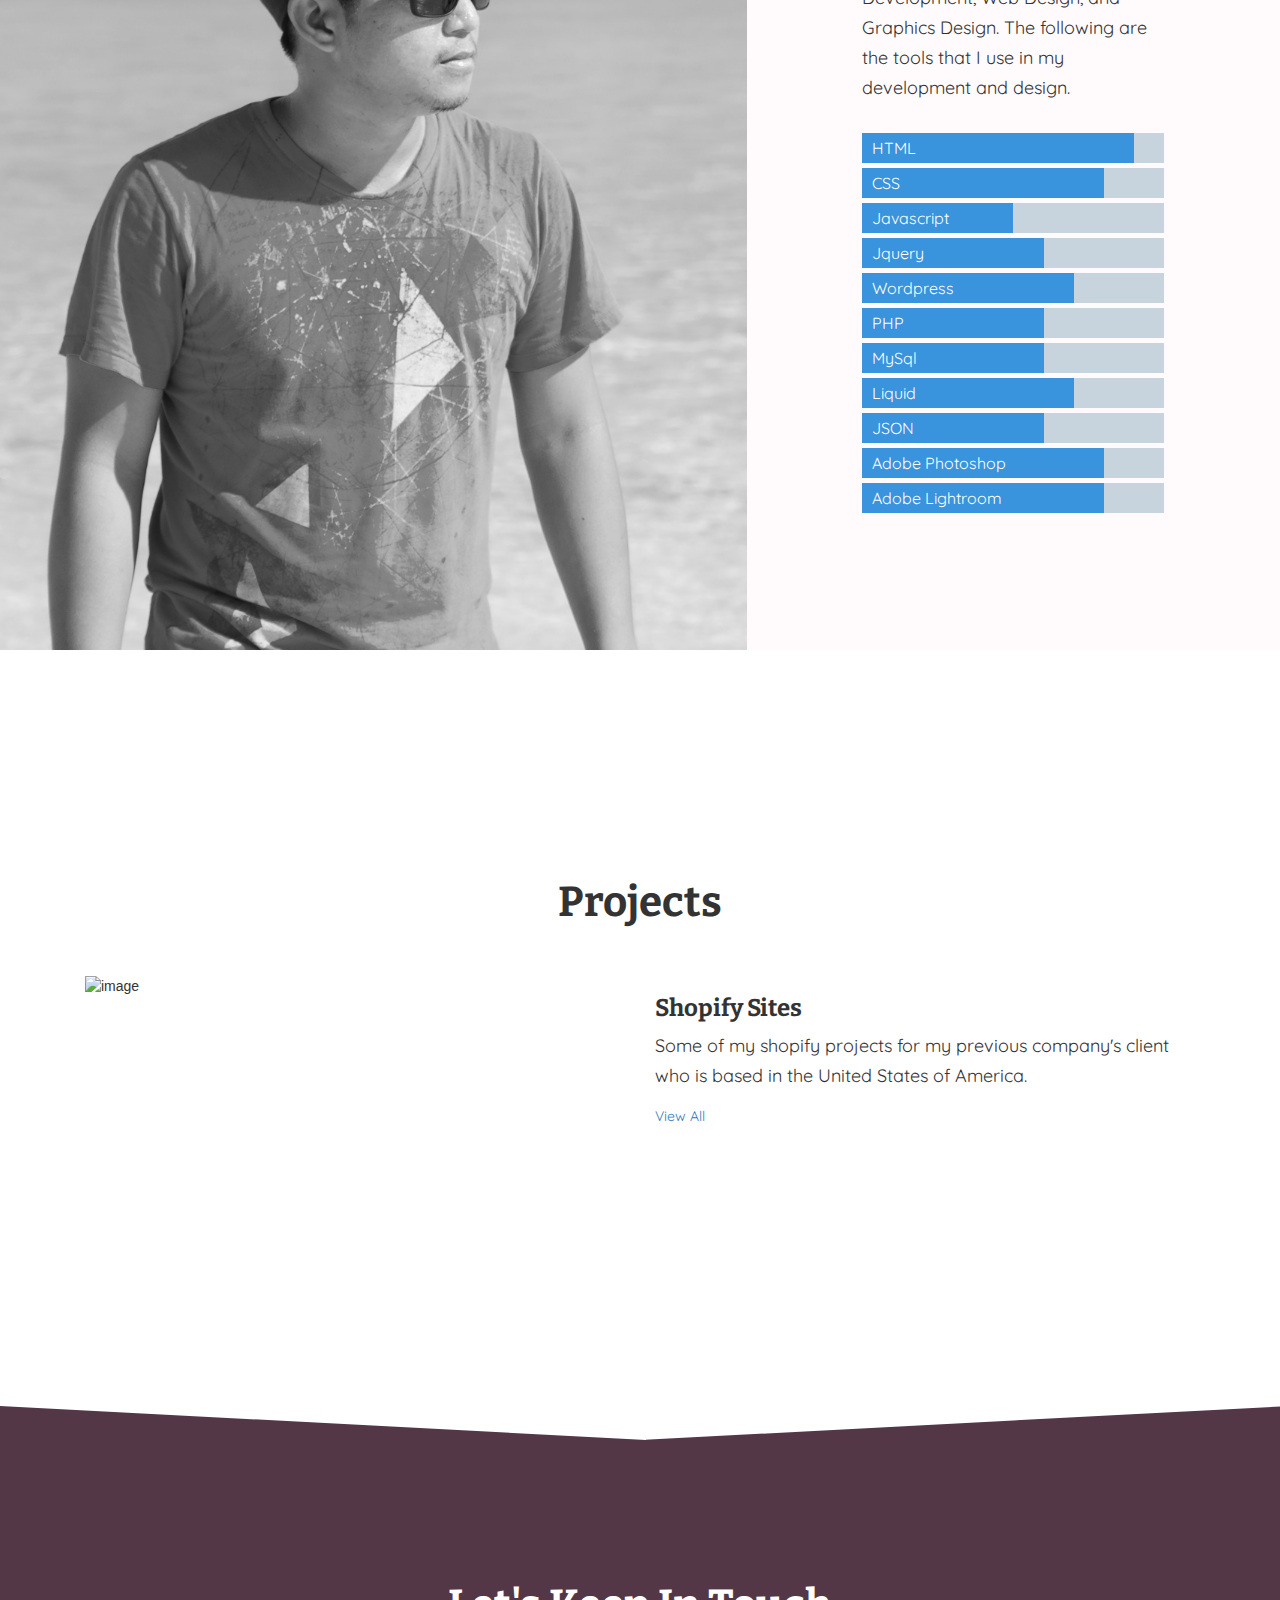
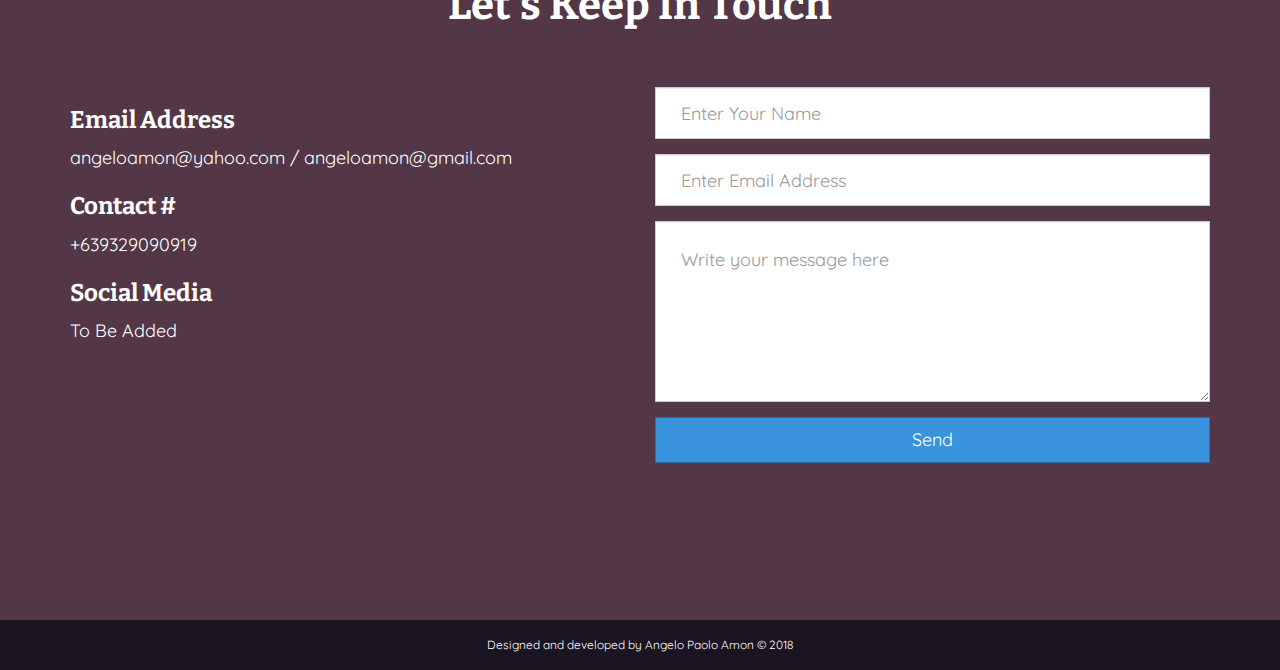
==== commit 6f5af073: "updated links with projects" ====
--- a/index.html
+++ b/index.html
@@ -28,9 +28,9 @@
 										<i class="fa fa-bars menu" aria-hidden="true"></i>
 									</div>
 									<ul class="nav-links">
-										<li><a href="#">Home</a></li>
+										<li><a href="index.html">Home</a></li>
 										<li><a href="#">About</a></li>
-										<li><a href="#">Portfolio</a></li>
+										<li><a href="projects.html">Portfolio</a></li>
 										<li><a href="#">Contact</a></li>
 									</ul>
 								</div>
@@ -86,7 +86,7 @@
 					<div class="apa-skills-info col-md-5">
 						<div class="apa-skills-do">
 							<h2>What I Do</h2>
-							<p>I specialize in Front-end Development, Web Design, and Graphics Design. The following are the tools that I use in my development.</p>
+							<p>I specialize in Front-end Development, Web Design, and Graphics Design. The following are the tools that I use in my development and design.</p>
 							<ul>
 								<li class="apa-html"><p>HTML</p></li>
 								<li class="apa-css"><p>CSS</p></li>
@@ -115,16 +115,16 @@
 				<div class="row">
 					<div class="apa-sample-projects-wrapper">
 						<div class="apa-sample-project-title text-center">
-							<h2>Sample Projects</h2>
+							<h2>Projects</h2>
 						</div>
 						<div class="apa-sample-projects-thumb col-md-12">
 							<div class="apa-project-image col-md-6">
-								<img class="img-fluid" src="images/bg-image.jpg" alt="image">
+								<img class="img-fluid" src="images/shopify_thumb.png" alt="image">
 							</div>
 							<div class="apa-project-title col-md-6">
-								<h3>Project Title</h3>
-								<p>Lorem ipsum dolor sit amet, consectetur adipisicing elit. Sint ullam eum itaque porro, facilis praesentium.</p>
-								<a href="#">Visit Website</a>
+								<h3>Shopify Sites</h3>
+								<p>Some of my shopify projects for my previous company's client who is based in the United States of America.</p>
+								<a href="projects.html">View All</a>
 							</div>
 						</div>
 					</div>
--- a/css/main.css
+++ b/css/main.css
@@ -415,7 +415,8 @@
   footer .apa-footer-inner .apa-footer-wrapper .contact-form .form-text {
     border-radius: 0;
     font-size: 18px;
-    padding: 25px; }
+    padding: 25px;
+    font-family: 'Quicksand', sans-serif; }
     @media (max-width: 768px) {
       footer .apa-footer-inner .apa-footer-wrapper .contact-form .form-text {
         font-size: 14px;
@@ -423,7 +424,8 @@
   footer .apa-footer-inner .apa-footer-wrapper .contact-form .email-button {
     width: 100%;
     border-radius: 0;
-    background-color: #3993DD; }
+    background-color: #3993DD;
+    font-family: 'Quicksand', sans-serif; }
     footer .apa-footer-inner .apa-footer-wrapper .contact-form .email-button:hover {
       background-color: #1D70A2; }
     @media (max-width: 768px) {
@@ -438,4 +440,20 @@
     footer .apa-footer-copyright .apa-footer-copyright-wrapper .apa-footer-copyright-info small {
       color: #ffffff; }
 
+/* SHOPIFY PROJECTS CSS */
+.apa-shopify-gallery {
+  height: 100vh; }
+  .apa-shopify-gallery .apa-inner-shopify-gallery .apa-shopify-gallery-title h1 {
+    font-size: 15em;
+    opacity: 0.05; }
+  .apa-shopify-gallery .apa-inner-shopify-gallery .apa-shopify-sites ul {
+    margin: 0;
+    padding: 0; }
+    .apa-shopify-gallery .apa-inner-shopify-gallery .apa-shopify-sites ul li {
+      list-style-type: none; }
+      .apa-shopify-gallery .apa-inner-shopify-gallery .apa-shopify-sites ul li img {
+        height: 300px;
+        width: 100%;
+        object-fit: cover; }
+
 /*# sourceMappingURL=main.css.map */
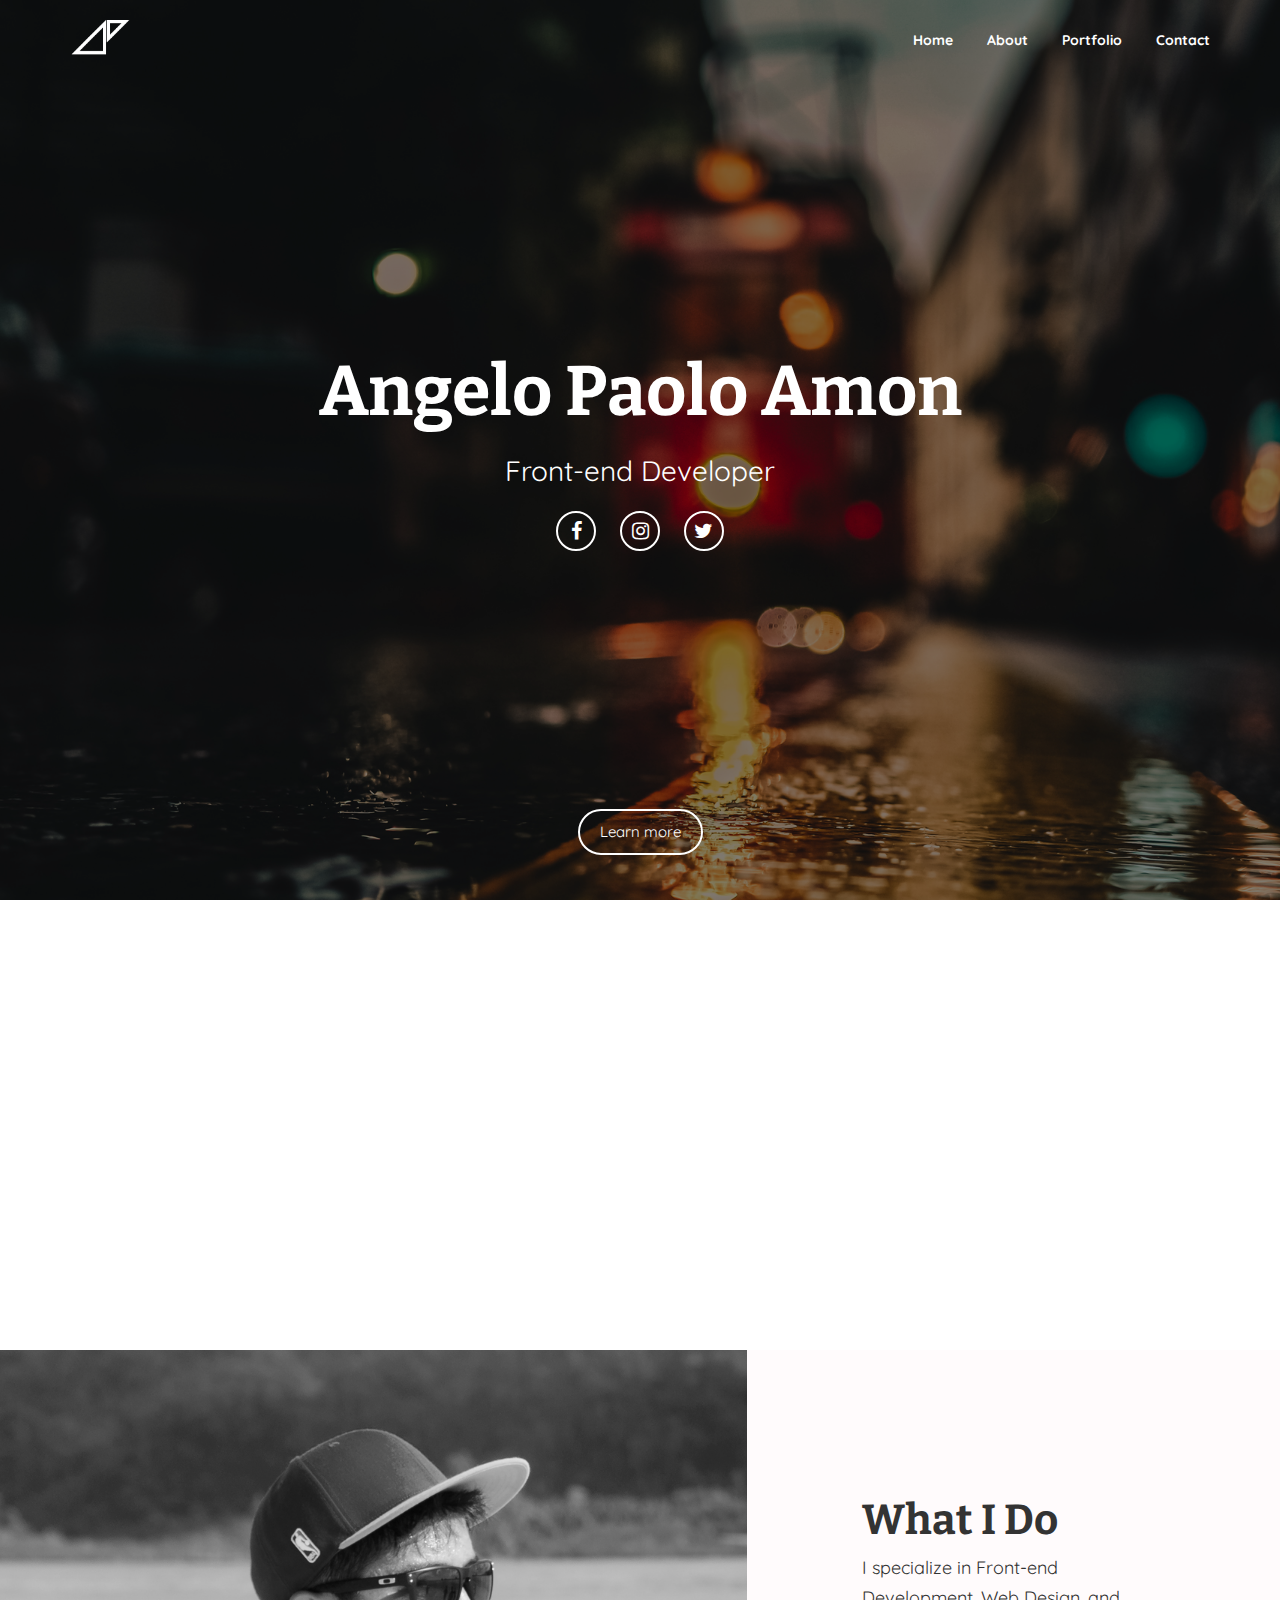
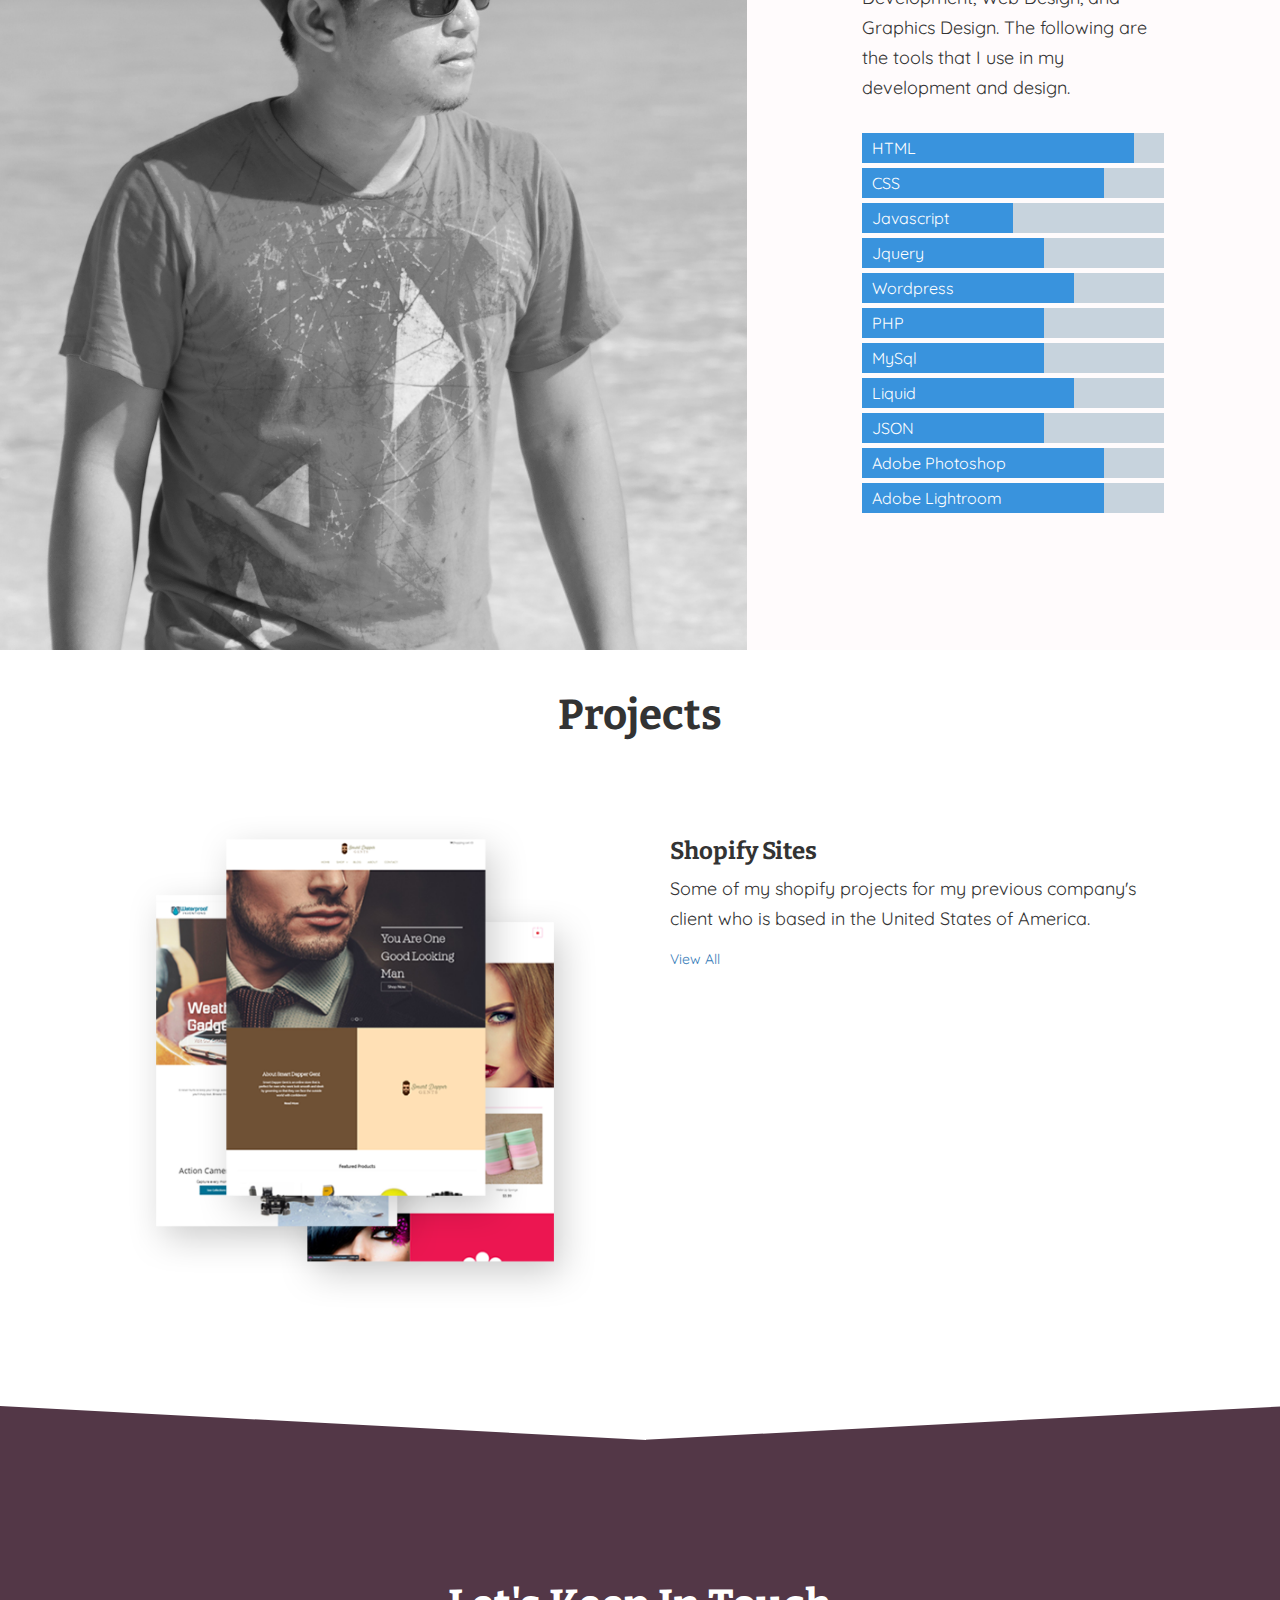
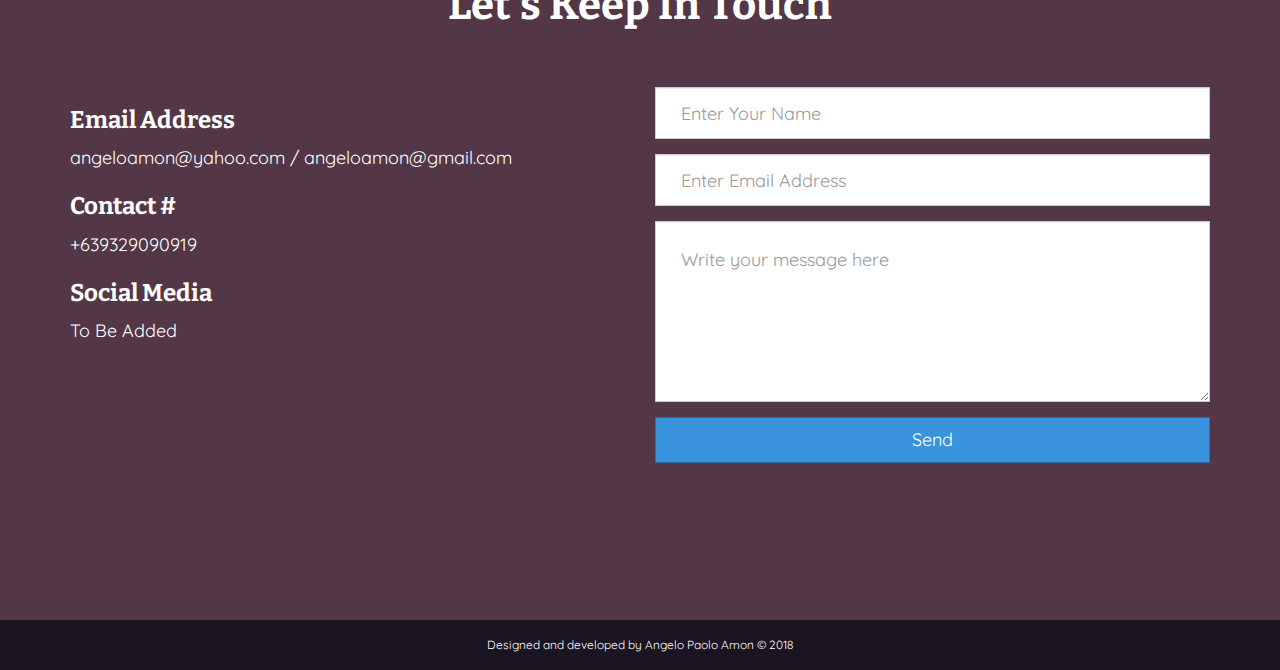
==== commit ae86cf0f: "updated thumbnails" ====
--- a/index.html
+++ b/index.html
@@ -119,7 +119,7 @@
 						</div>
 						<div class="apa-sample-projects-thumb col-md-12">
 							<div class="apa-project-image col-md-6">
-								<img class="img-fluid" src="images/shopify_thumb.png" alt="image">
+								<img class="img-fluid" src="images/shopify-thumbnail.png" alt="image">
 							</div>
 							<div class="apa-project-title col-md-6">
 								<h3>Shopify Sites</h3>
--- a/css/main.css
+++ b/css/main.css
@@ -319,17 +319,19 @@
       .apa-sample-projects .apa-sample-projects-inner .apa-sample-projects-wrapper .apa-sample-projects-thumb .apa-project-image img {
         max-width: 100%;
         height: auto; }
-      @media (max-width: 768px) {
-        .apa-sample-projects .apa-sample-projects-inner .apa-sample-projects-wrapper .apa-sample-projects-thumb .apa-project-title h3 {
-          font-size: 18px; } }
-      @media (max-width: 768px) {
-        .apa-sample-projects .apa-sample-projects-inner .apa-sample-projects-wrapper .apa-sample-projects-thumb .apa-project-title p {
-          font-size: 14px; } }
-      .apa-sample-projects .apa-sample-projects-inner .apa-sample-projects-wrapper .apa-sample-projects-thumb .apa-project-title a {
-        line-height: 50px; }
-        @media (max-width: 768px) {
-          .apa-sample-projects .apa-sample-projects-inner .apa-sample-projects-wrapper .apa-sample-projects-thumb .apa-project-title a {
-            line-height: 30px; } }
+      .apa-sample-projects .apa-sample-projects-inner .apa-sample-projects-wrapper .apa-sample-projects-thumb .apa-project-title {
+        padding: 30px; }
+        @media (max-width: 768px) {
+          .apa-sample-projects .apa-sample-projects-inner .apa-sample-projects-wrapper .apa-sample-projects-thumb .apa-project-title h3 {
+            font-size: 18px; } }
+        @media (max-width: 768px) {
+          .apa-sample-projects .apa-sample-projects-inner .apa-sample-projects-wrapper .apa-sample-projects-thumb .apa-project-title p {
+            font-size: 14px; } }
+        .apa-sample-projects .apa-sample-projects-inner .apa-sample-projects-wrapper .apa-sample-projects-thumb .apa-project-title a {
+          line-height: 50px; }
+          @media (max-width: 768px) {
+            .apa-sample-projects .apa-sample-projects-inner .apa-sample-projects-wrapper .apa-sample-projects-thumb .apa-project-title a {
+              line-height: 30px; } }
 
 footer {
   height: 100vh;
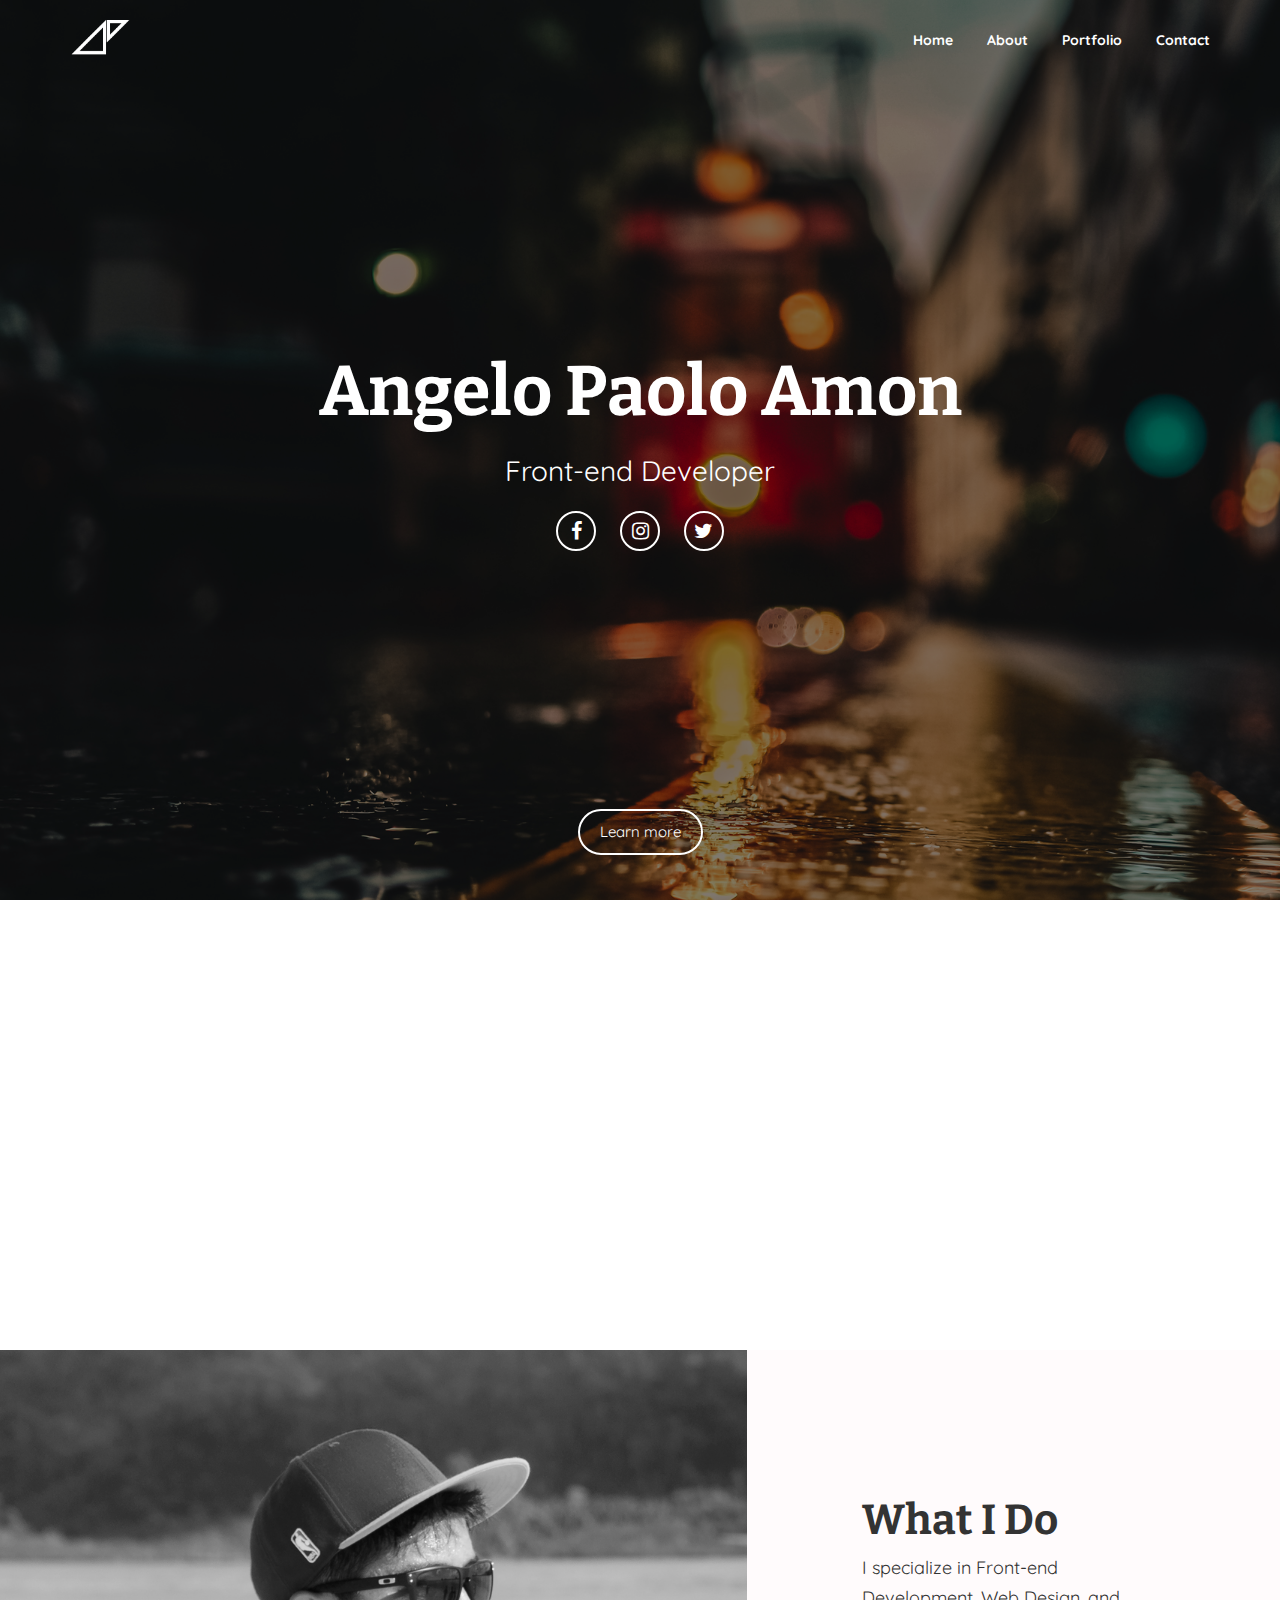
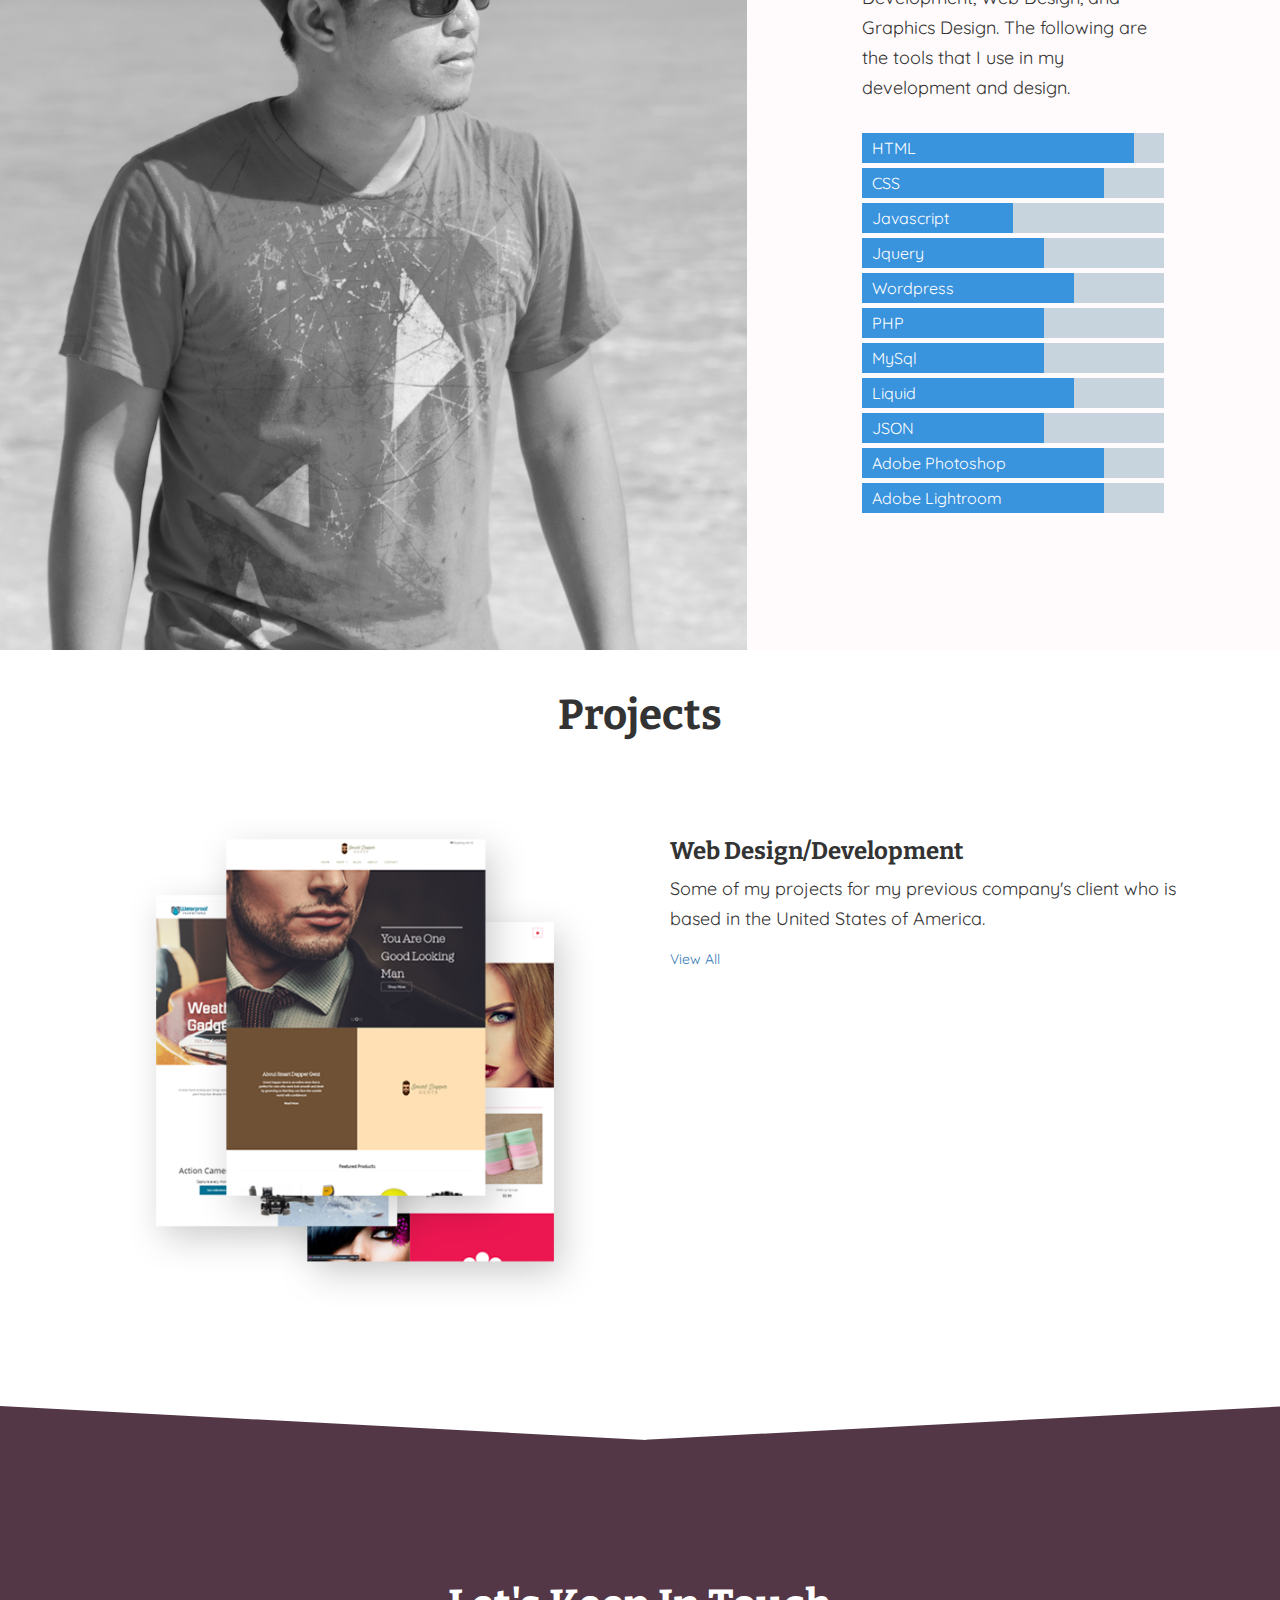
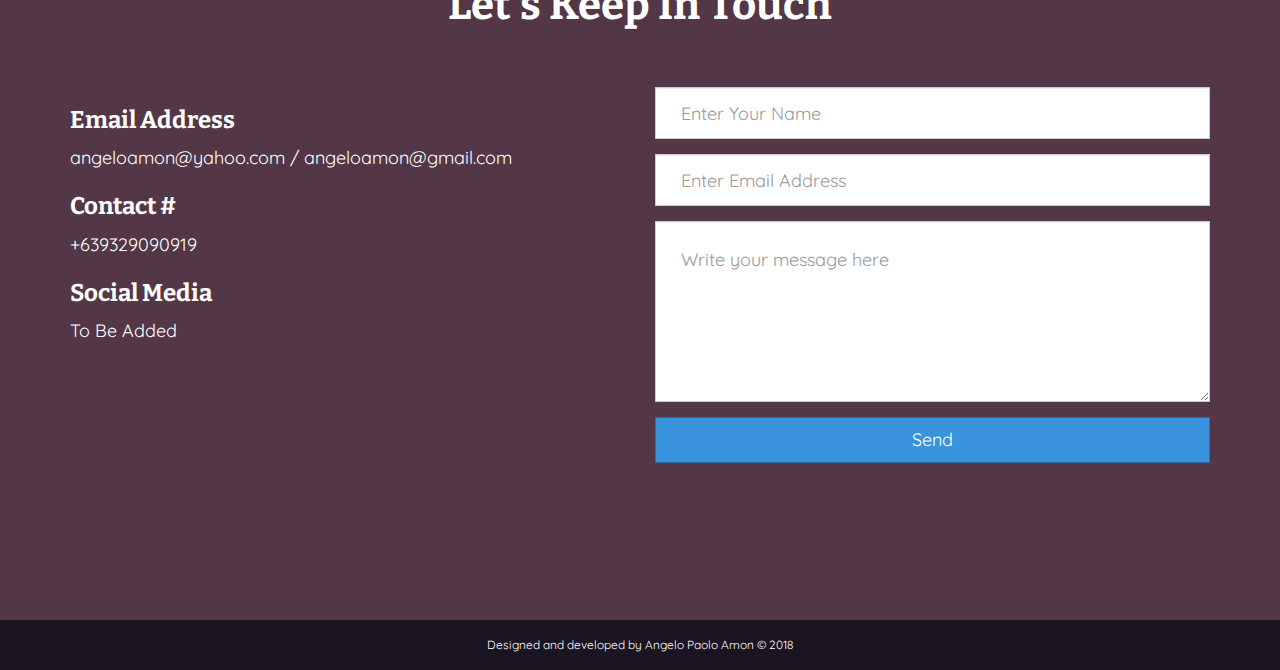
==== commit 6508c89d: "added links and pages" ====
--- a/index.html
+++ b/index.html
@@ -122,8 +122,8 @@
 								<img class="img-fluid" src="images/shopify-thumbnail.png" alt="image">
 							</div>
 							<div class="apa-project-title col-md-6">
-								<h3>Shopify Sites</h3>
-								<p>Some of my shopify projects for my previous company's client who is based in the United States of America.</p>
+								<h3>Web Design/Development</h3>
+								<p>Some of my projects for my previous company's client who is based in the United States of America.</p>
 								<a href="projects.html">View All</a>
 							</div>
 						</div>
--- a/css/main.css
+++ b/css/main.css
@@ -446,7 +446,7 @@
 .apa-shopify-gallery {
   height: 100vh; }
   .apa-shopify-gallery .apa-inner-shopify-gallery .apa-shopify-gallery-title h1 {
-    font-size: 15em;
+    font-size: 10em;
     opacity: 0.05; }
   .apa-shopify-gallery .apa-inner-shopify-gallery .apa-shopify-sites ul {
     margin: 0;
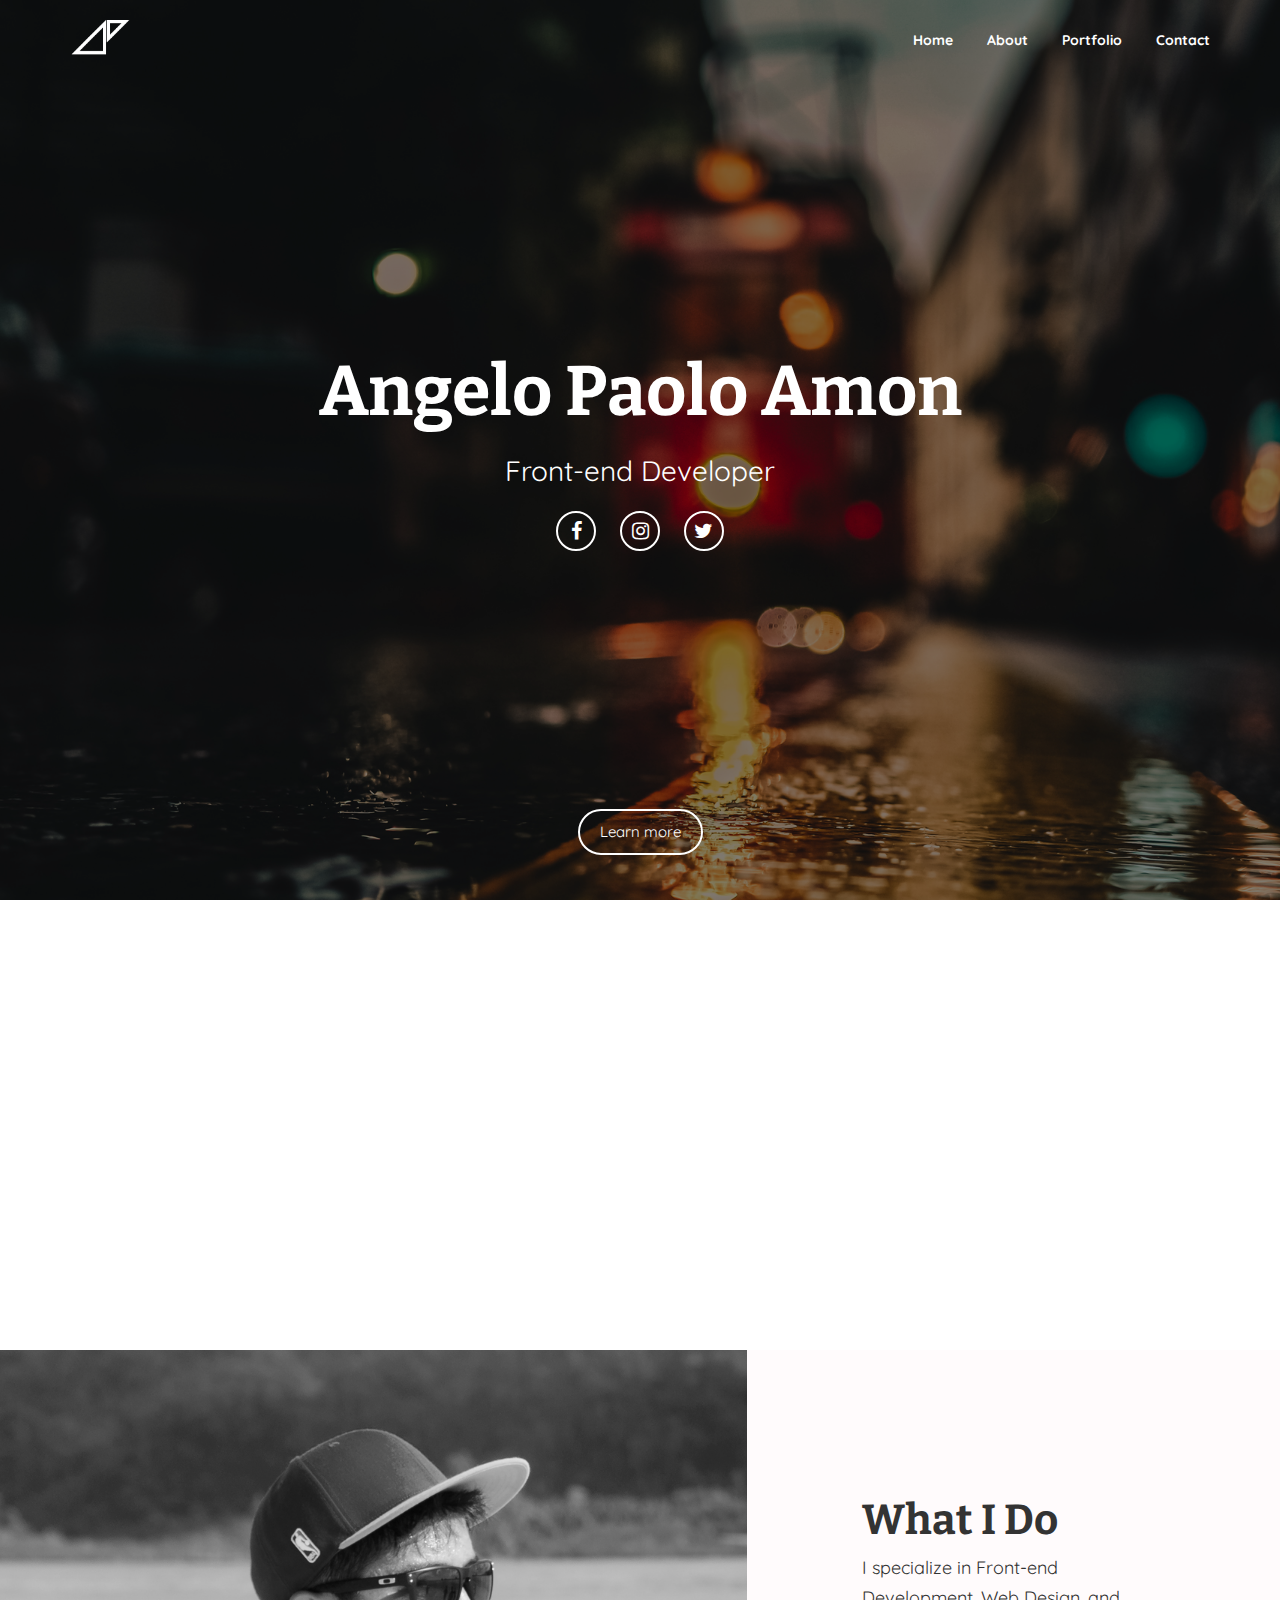
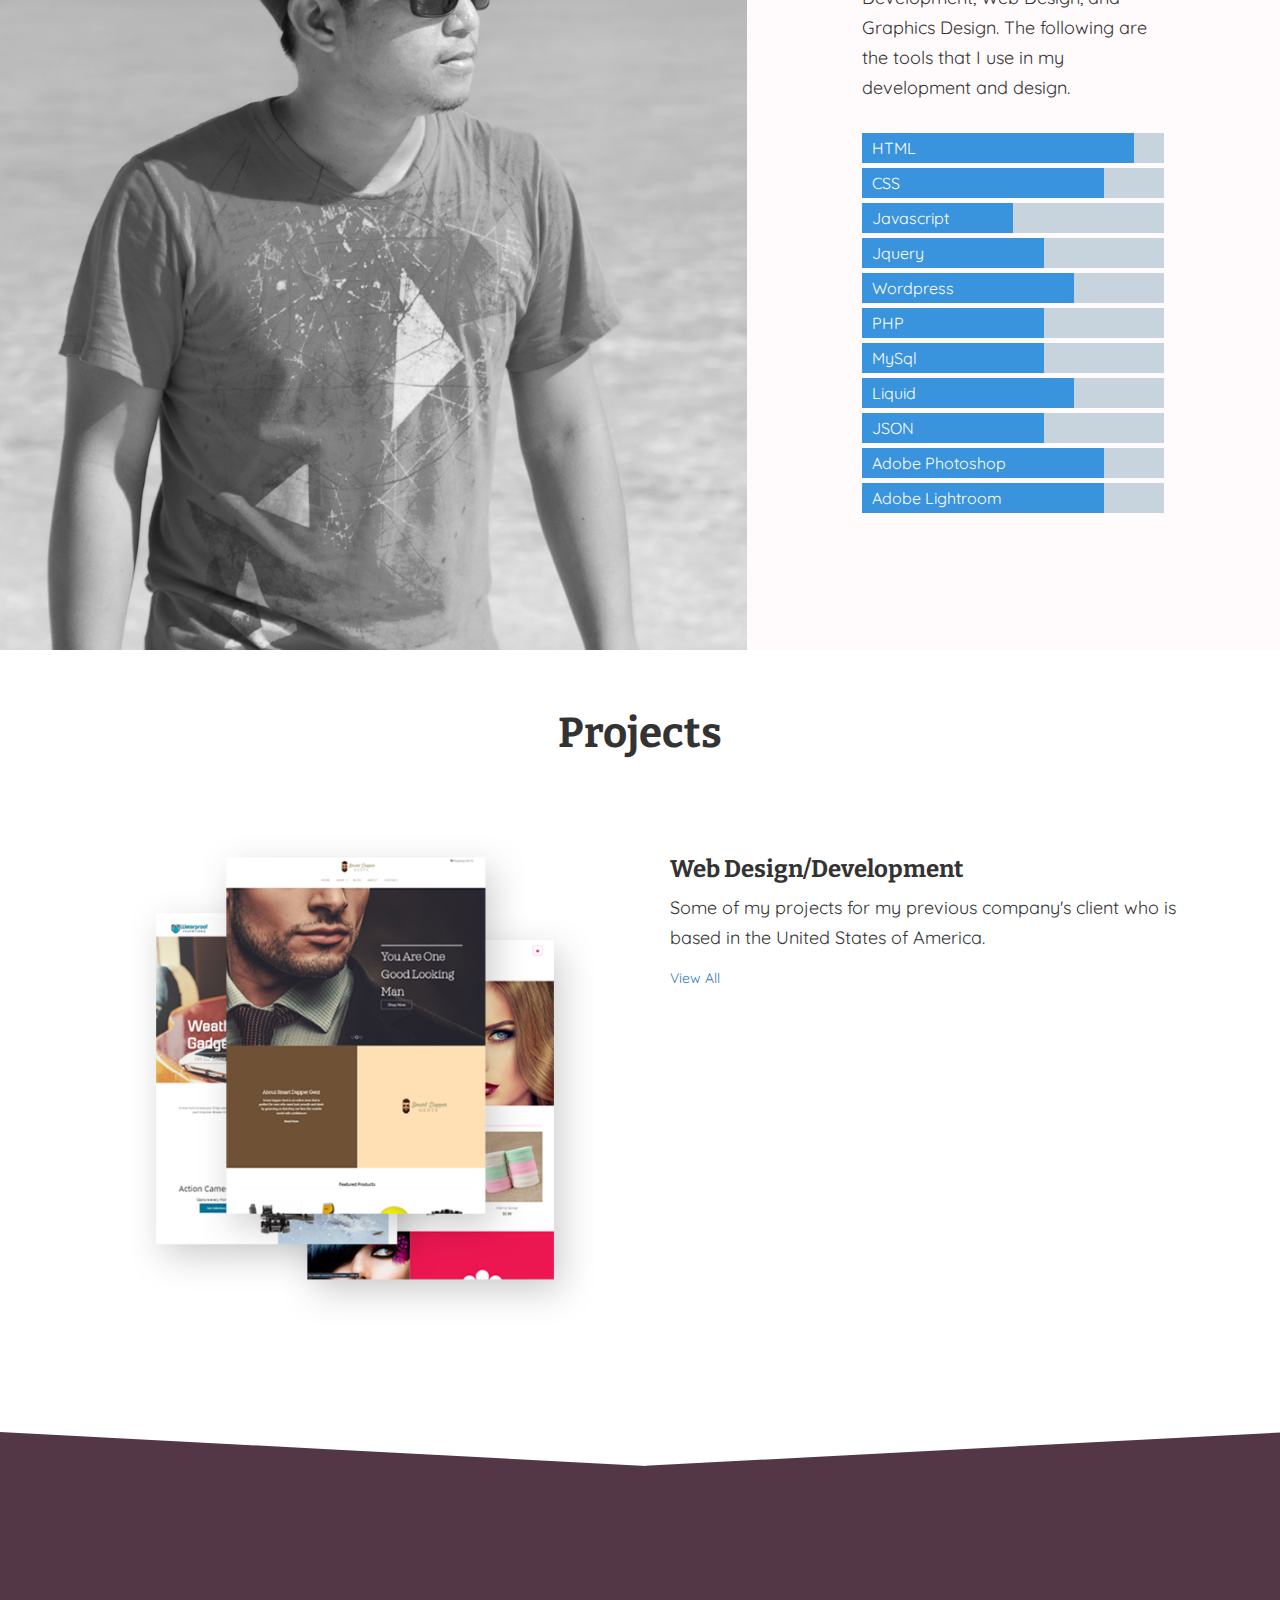
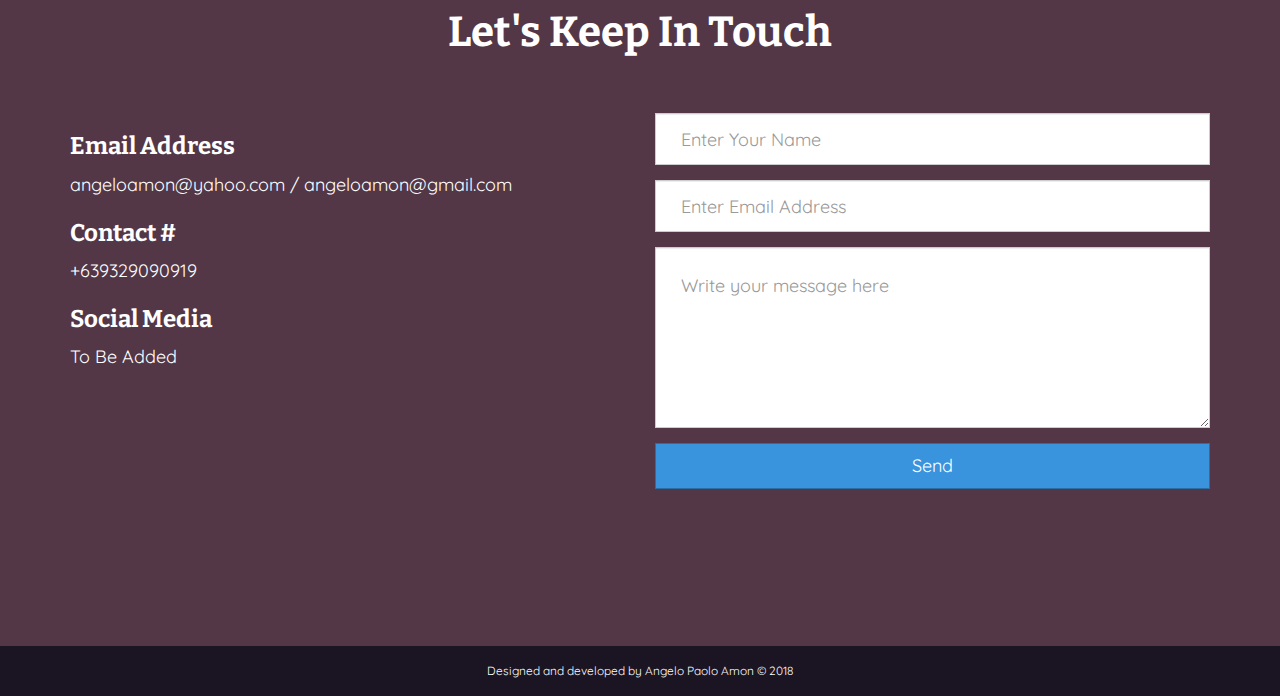
==== commit ed9d1085: "added javascript events" ====
--- a/index.html
+++ b/index.html
@@ -12,7 +12,7 @@
 </head>
 <body>
 	<!-- header -->
-	<header class="apa-header">
+	<header class="apa-header" id="index">
 		<div class="apa-header-inner">
 			
 		</div>
@@ -28,10 +28,10 @@
 										<i class="fa fa-bars menu" aria-hidden="true"></i>
 									</div>
 									<ul class="nav-links">
-										<li><a href="index.html">Home</a></li>
-										<li><a href="#">About</a></li>
-										<li><a href="projects.html">Portfolio</a></li>
-										<li><a href="#">Contact</a></li>
+										<li><a href="#index">Home</a></li>
+										<li><a href="#about">About</a></li>
+										<li><a href="#projects">Portfolio</a></li>
+										<li><a href="#footer">Contact</a></li>
 									</ul>
 								</div>
 							</div>
@@ -48,13 +48,13 @@
 					<li><a href="#"><i class="fa fa-twitter" aria-hidden="true"></i></a></li>
 				</ul>
 			</div>
-			<a href="#" class="scroll-down text-center">Learn more</i></a>
+			<a href="#about" class="scroll-down text-center">Learn more</i></a>
 		</div>
 	</header>
 
 	<!-- About Section -->
 
-	<section class="apa-about-content">
+	<section class="apa-about-content" id="about">
 		<div class="apa-about-content-inner">
 			<div class="container">
 				<div class="row">
@@ -109,7 +109,7 @@
 
 	<!-- Projects Section -->
 
-	<section class="apa-sample-projects">
+	<section class="apa-sample-projects" id="projects">
 		<div class="apa-sample-projects-inner">
 			<div class="container">
 				<div class="row">
@@ -135,7 +135,7 @@
 
 	<!-- footer -->
 
-	<footer class="apa-footer">
+	<footer class="apa-footer" id="footer">
 		<div class="apa-footer-inner">
 			<div class="container">
 				<div class="row">
@@ -196,6 +196,31 @@
 				$('.apa-navmenu').toggleClass('navmenu-bg');
 			});
 
+			//about scroll from top
+			// handle links with @href started with '#' only
+			$(document).on('click', 'a[href^="#"]', function(e){
+				// prevent standard hash navigation (avoid blinking in IE)
+				(e).preventDefault();
+
+				// target element id
+				var id = $(this).attr('href');
+
+				// target element
+				var $id = $(id);
+				if ($id.length === 0) 
+				{
+					return;
+				}
+
+				// top position relative to the document
+				var pos = $id.offset().top;
+
+				 // animated top scrolling
+				$('html, body').animate({
+					scrollTop: pos
+				});
+			});
+
 			//about content animation
 
 			var aboutContent = $('.apa-about-content-info'),
--- a/css/main.css
+++ b/css/main.css
@@ -267,7 +267,7 @@
                     padding: 0 10px; } }
 
 .apa-sample-projects {
-  height: 80vh;
+  height: auto;
   position: relative;
   /*&::before {
   	content: '';
@@ -300,38 +300,41 @@
   	z-index: 1;
   }*/ }
   .apa-sample-projects .apa-sample-projects-inner {
-    height: 80vh;
+    height: auto;
     display: flex;
     align-items: center;
     justify-content: center; }
-    .apa-sample-projects .apa-sample-projects-inner .apa-sample-projects-wrapper .apa-sample-project-title h2 {
-      margin-top: 0;
-      margin-bottom: 0; }
-      @media (max-width: 768px) {
-        .apa-sample-projects .apa-sample-projects-inner .apa-sample-projects-wrapper .apa-sample-project-title h2 {
-          font-size: 28px;
-          margin-bottom: 10px; } }
-    .apa-sample-projects .apa-sample-projects-inner .apa-sample-projects-wrapper .apa-sample-projects-thumb {
-      margin-top: 50px; }
-      @media (max-width: 768px) {
-        .apa-sample-projects .apa-sample-projects-inner .apa-sample-projects-wrapper .apa-sample-projects-thumb {
-          margin-top: 0; } }
-      .apa-sample-projects .apa-sample-projects-inner .apa-sample-projects-wrapper .apa-sample-projects-thumb .apa-project-image img {
-        max-width: 100%;
-        height: auto; }
-      .apa-sample-projects .apa-sample-projects-inner .apa-sample-projects-wrapper .apa-sample-projects-thumb .apa-project-title {
-        padding: 30px; }
-        @media (max-width: 768px) {
-          .apa-sample-projects .apa-sample-projects-inner .apa-sample-projects-wrapper .apa-sample-projects-thumb .apa-project-title h3 {
-            font-size: 18px; } }
-        @media (max-width: 768px) {
-          .apa-sample-projects .apa-sample-projects-inner .apa-sample-projects-wrapper .apa-sample-projects-thumb .apa-project-title p {
-            font-size: 14px; } }
-        .apa-sample-projects .apa-sample-projects-inner .apa-sample-projects-wrapper .apa-sample-projects-thumb .apa-project-title a {
-          line-height: 50px; }
-          @media (max-width: 768px) {
-            .apa-sample-projects .apa-sample-projects-inner .apa-sample-projects-wrapper .apa-sample-projects-thumb .apa-project-title a {
-              line-height: 30px; } }
+    .apa-sample-projects .apa-sample-projects-inner .apa-sample-projects-wrapper {
+      margin-top: 60px; }
+      .apa-sample-projects .apa-sample-projects-inner .apa-sample-projects-wrapper .apa-sample-project-title h2 {
+        margin-top: 0;
+        margin-bottom: 0; }
+        @media (max-width: 768px) {
+          .apa-sample-projects .apa-sample-projects-inner .apa-sample-projects-wrapper .apa-sample-project-title h2 {
+            font-size: 28px;
+            margin-bottom: 10px; } }
+      .apa-sample-projects .apa-sample-projects-inner .apa-sample-projects-wrapper .apa-sample-projects-thumb {
+        margin-top: 50px;
+        margin-bottom: 50px; }
+        @media (max-width: 768px) {
+          .apa-sample-projects .apa-sample-projects-inner .apa-sample-projects-wrapper .apa-sample-projects-thumb {
+            margin-top: 0; } }
+        .apa-sample-projects .apa-sample-projects-inner .apa-sample-projects-wrapper .apa-sample-projects-thumb .apa-project-image img {
+          max-width: 100%;
+          height: auto; }
+        .apa-sample-projects .apa-sample-projects-inner .apa-sample-projects-wrapper .apa-sample-projects-thumb .apa-project-title {
+          padding: 30px; }
+          @media (max-width: 768px) {
+            .apa-sample-projects .apa-sample-projects-inner .apa-sample-projects-wrapper .apa-sample-projects-thumb .apa-project-title h3 {
+              font-size: 18px; } }
+          @media (max-width: 768px) {
+            .apa-sample-projects .apa-sample-projects-inner .apa-sample-projects-wrapper .apa-sample-projects-thumb .apa-project-title p {
+              font-size: 14px; } }
+          .apa-sample-projects .apa-sample-projects-inner .apa-sample-projects-wrapper .apa-sample-projects-thumb .apa-project-title a {
+            line-height: 50px; }
+            @media (max-width: 768px) {
+              .apa-sample-projects .apa-sample-projects-inner .apa-sample-projects-wrapper .apa-sample-projects-thumb .apa-project-title a {
+                line-height: 30px; } }
 
 footer {
   height: 100vh;
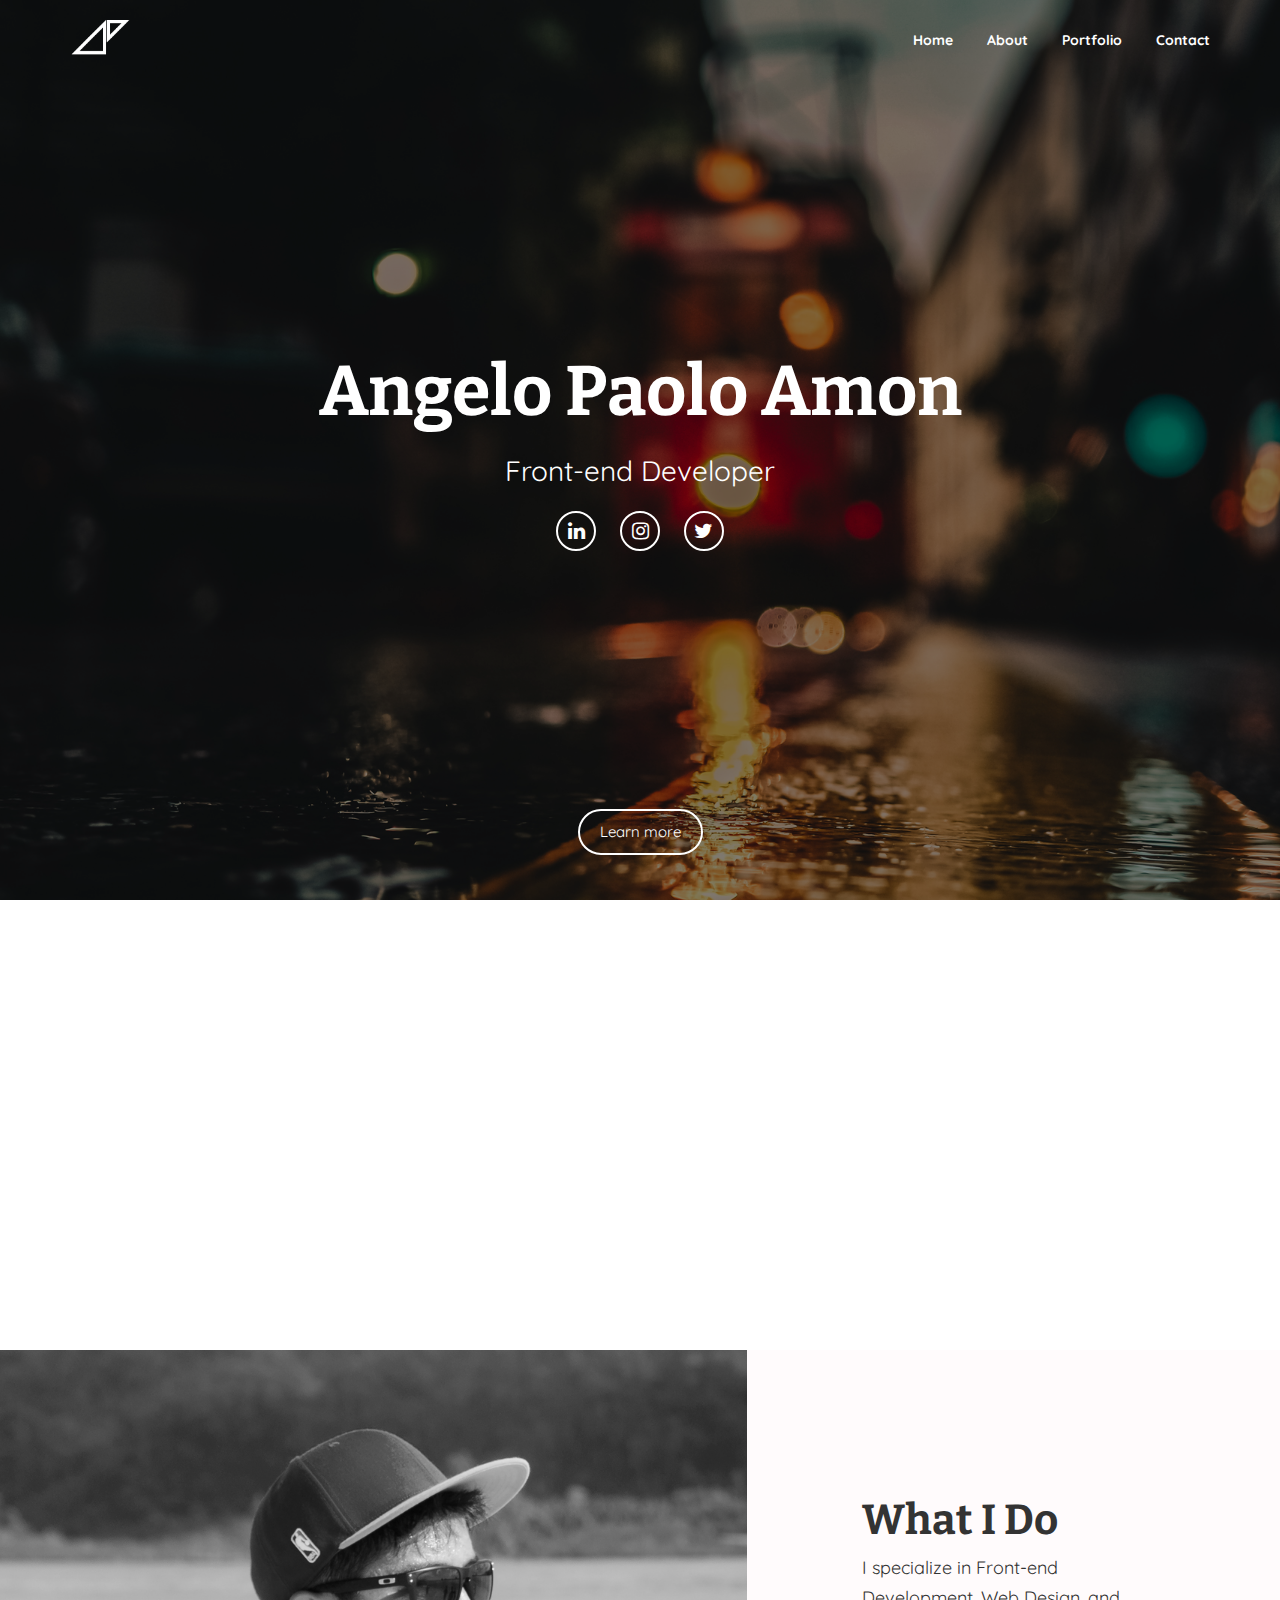
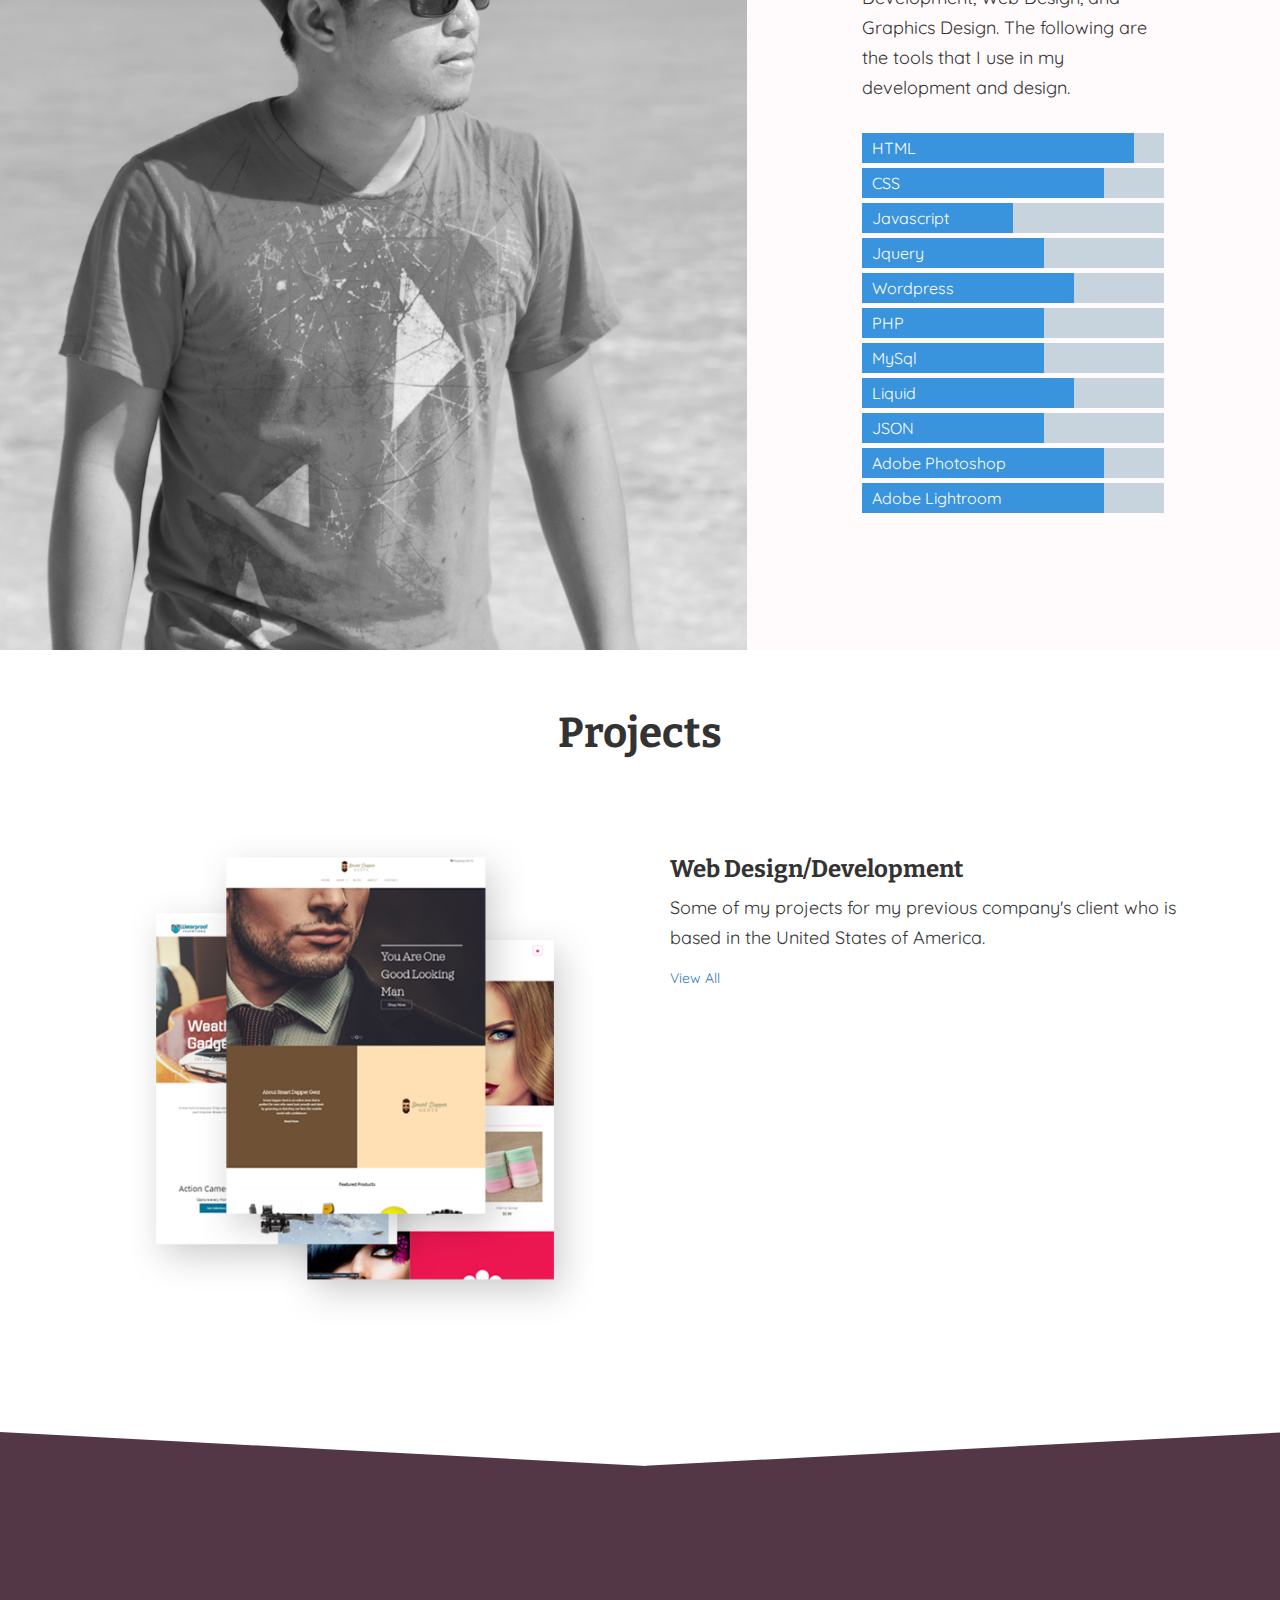
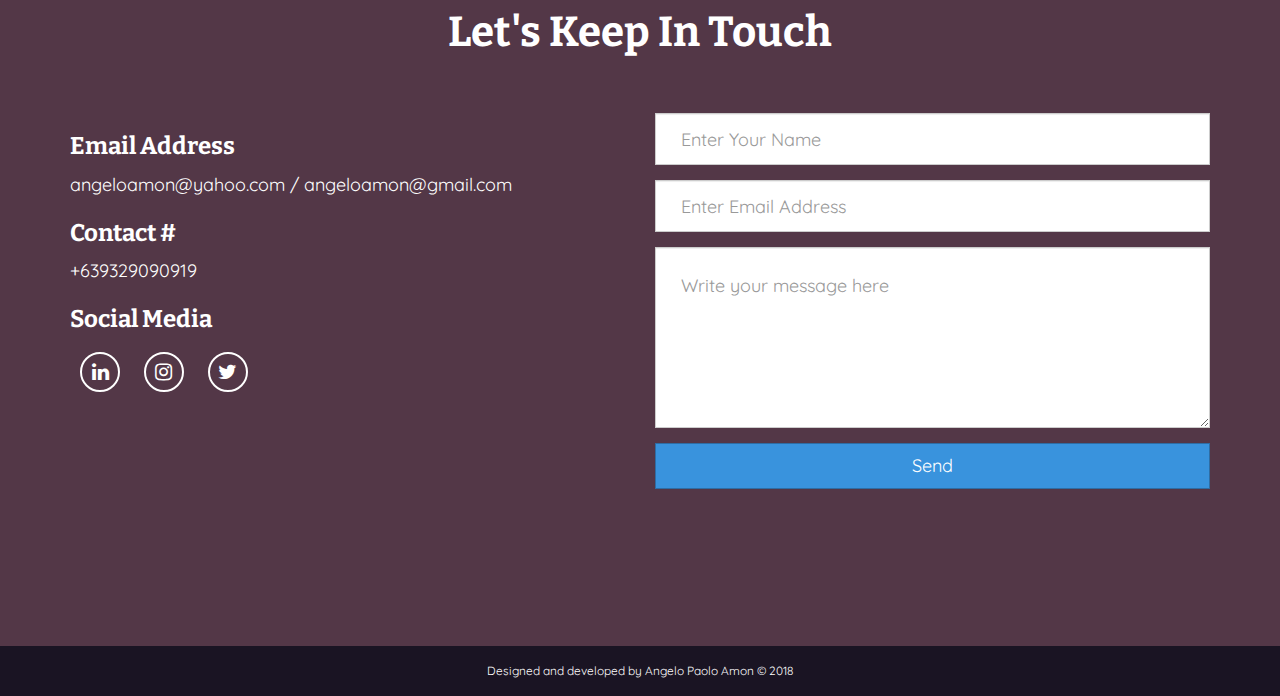
==== commit 49150aa6: "fixed the links and javascript" ====
--- a/index.html
+++ b/index.html
@@ -43,9 +43,9 @@
 			<p>Front-end Developer</p>
 			<div class="social-icons">
 				<ul>
-					<li><a href="#"><i class="fa fa-facebook" aria-hidden="true"></i></a></li>
-					<li><a href="#"><i class="fa fa-instagram" aria-hidden="true"></i></a></li>
-					<li><a href="#"><i class="fa fa-twitter" aria-hidden="true"></i></a></li>
+					<li><a href="https://www.linkedin.com/in/angelo-paolo-amon-48578143/"><i class="fa fa-linkedin" aria-hidden="true"></i></a></li>
+					<li><a href="https://www.instagram.com/angeloamon/"><i class="fa fa-instagram" aria-hidden="true"></i></a></li>
+					<li><a href="https://twitter.com/AngeloAmon"><i class="fa fa-twitter" aria-hidden="true"></i></a></li>
 				</ul>
 			</div>
 			<a href="#about" class="scroll-down text-center">Learn more</i></a>
@@ -152,7 +152,13 @@
 								</div>
 								<div class="social-media-links">
 									<h3>Social Media</h3>
-									<p>To Be Added</p>
+									<div class="social-icons-footer">
+										<ul>
+											<li><a href="https://www.linkedin.com/in/angelo-paolo-amon-48578143/"><i class="fa fa-linkedin" aria-hidden="true"></i></a></li>
+											<li><a href="https://www.instagram.com/angeloamon/"><i class="fa fa-instagram" aria-hidden="true"></i></a></li>
+											<li><a href="https://twitter.com/AngeloAmon"><i class="fa fa-twitter" aria-hidden="true"></i></a></li>
+										</ul>
+									</div>
 								</div>
 							</div>
 							<div class="col-md-6 contact-form">
@@ -224,7 +230,7 @@
 			//about content animation
 
 			var aboutContent = $('.apa-about-content-info'),
-				aboutOffset = aboutContent.offset().top/2;
+				aboutOffset = aboutContent.offset().top/2.5;
 
 			$(document).on('scroll', function(){
 				if($(document).scrollTop() > aboutOffset && aboutContent.hasClass('apa-hidden')) {
--- a/css/main.css
+++ b/css/main.css
@@ -2,6 +2,13 @@
 @import url("https://fonts.googleapis.com/css?family=Bree+Serif");
 @import url("https://fonts.googleapis.com/css?family=Lora");
 @import url("https://fonts.googleapis.com/css?family=Bitter");
+body {
+  height: 100%;
+  width: 100%;
+  margin: 0;
+  padding: 0;
+  overflow-x: hidden; }
+
 /* fonts */
 h1 {
   font-size: 5em; }
@@ -412,11 +419,31 @@
       @media (max-width: 768px) {
         footer .apa-footer-inner .apa-footer-wrapper .contact-info .social-media-links h3 {
           display: none; } }
-    footer .apa-footer-inner .apa-footer-wrapper .contact-info .social-media-links p {
-      color: #ffffff; }
-      @media (max-width: 768px) {
-        footer .apa-footer-inner .apa-footer-wrapper .contact-info .social-media-links p {
-          font-size: 14px; } }
+    footer .apa-footer-inner .apa-footer-wrapper .contact-info .social-media-links .social-icons-footer ul {
+      margin: 0;
+      padding: 0;
+      line-height: 65px; }
+      footer .apa-footer-inner .apa-footer-wrapper .contact-info .social-media-links .social-icons-footer ul li {
+        display: inline-block;
+        line-height: 40px;
+        height: 40px;
+        width: 40px;
+        border: 2px solid #ffffff;
+        border-radius: 50%;
+        margin: 0 10px;
+        text-align: center; }
+        @media (max-width: 768px) {
+          footer .apa-footer-inner .apa-footer-wrapper .contact-info .social-media-links .social-icons-footer ul li {
+            height: 35px;
+            width: 35px;
+            margin: 0 5px;
+            line-height: 0; } }
+        footer .apa-footer-inner .apa-footer-wrapper .contact-info .social-media-links .social-icons-footer ul li a {
+          color: #ffffff;
+          font-size: 20px; }
+          @media (max-width: 768px) {
+            footer .apa-footer-inner .apa-footer-wrapper .contact-info .social-media-links .social-icons-footer ul li a {
+              font-size: 14px; } }
   footer .apa-footer-inner .apa-footer-wrapper .contact-form .form-text {
     border-radius: 0;
     font-size: 18px;
